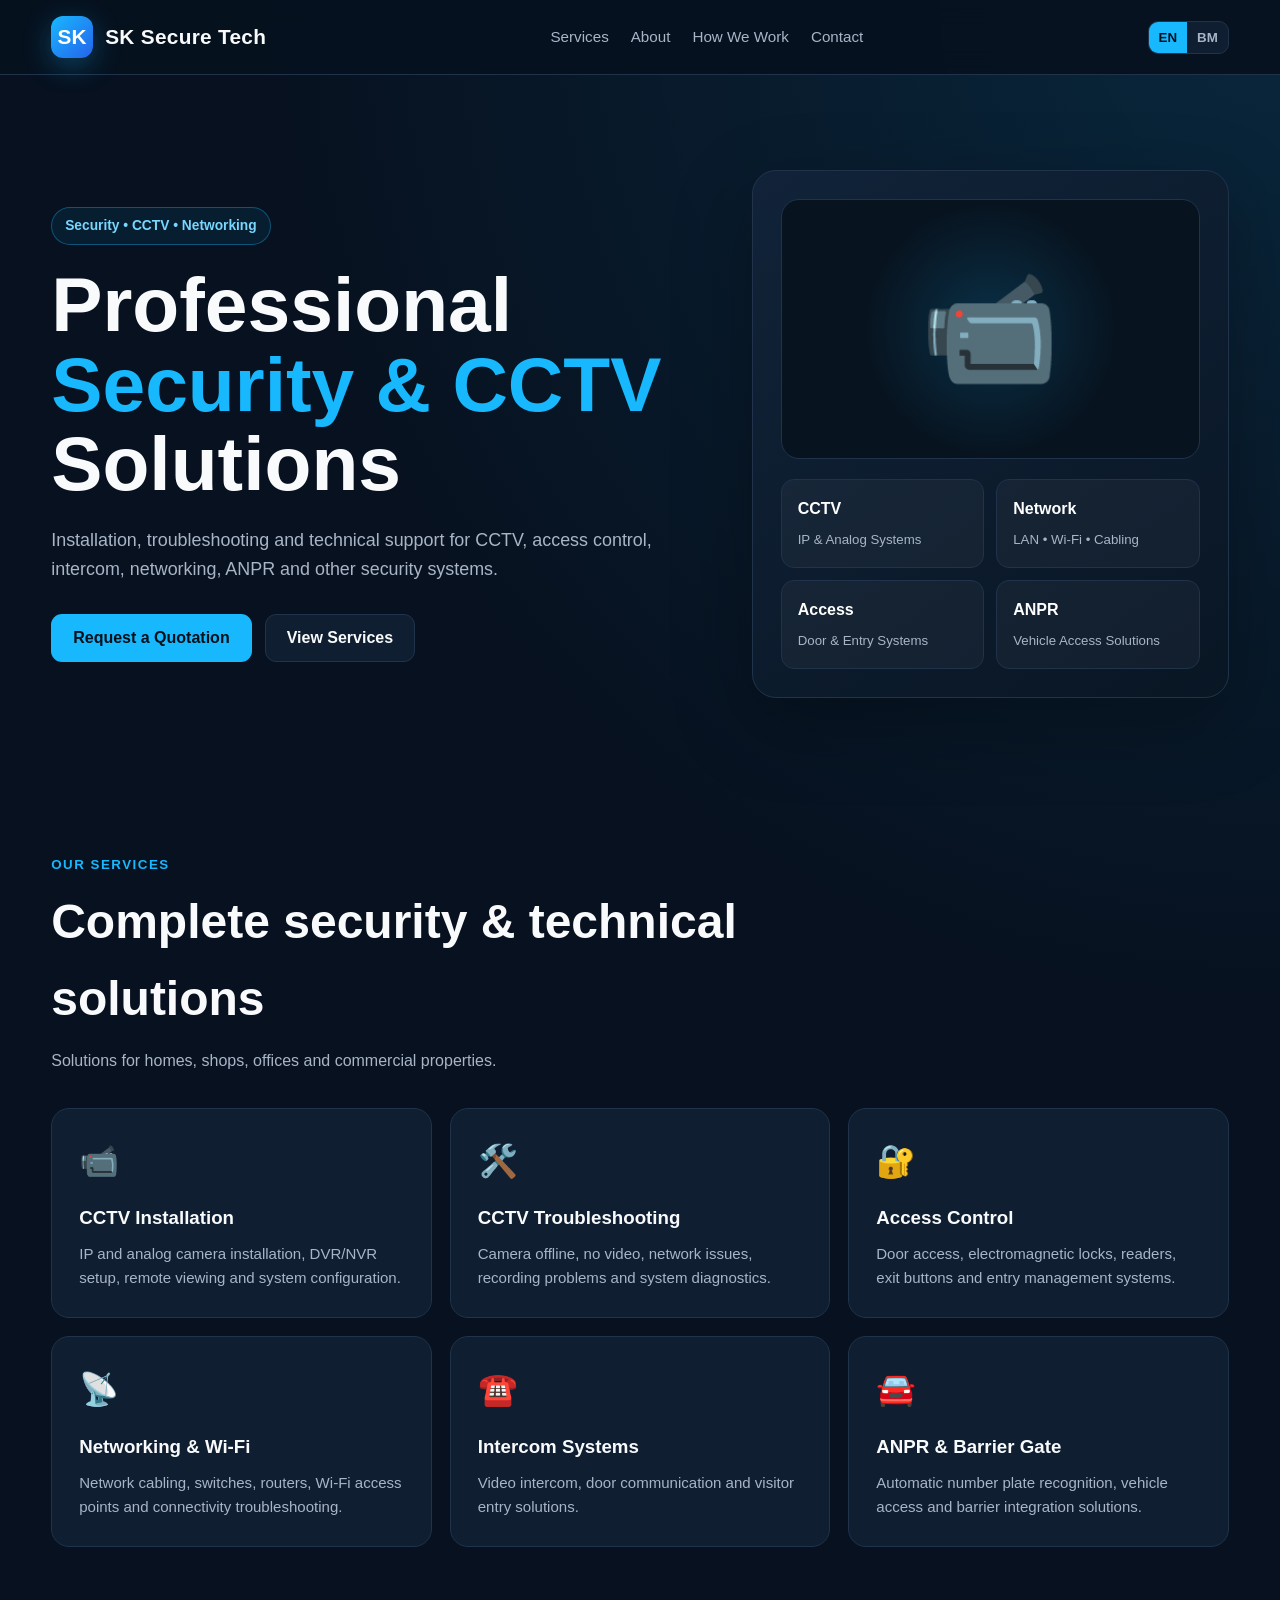
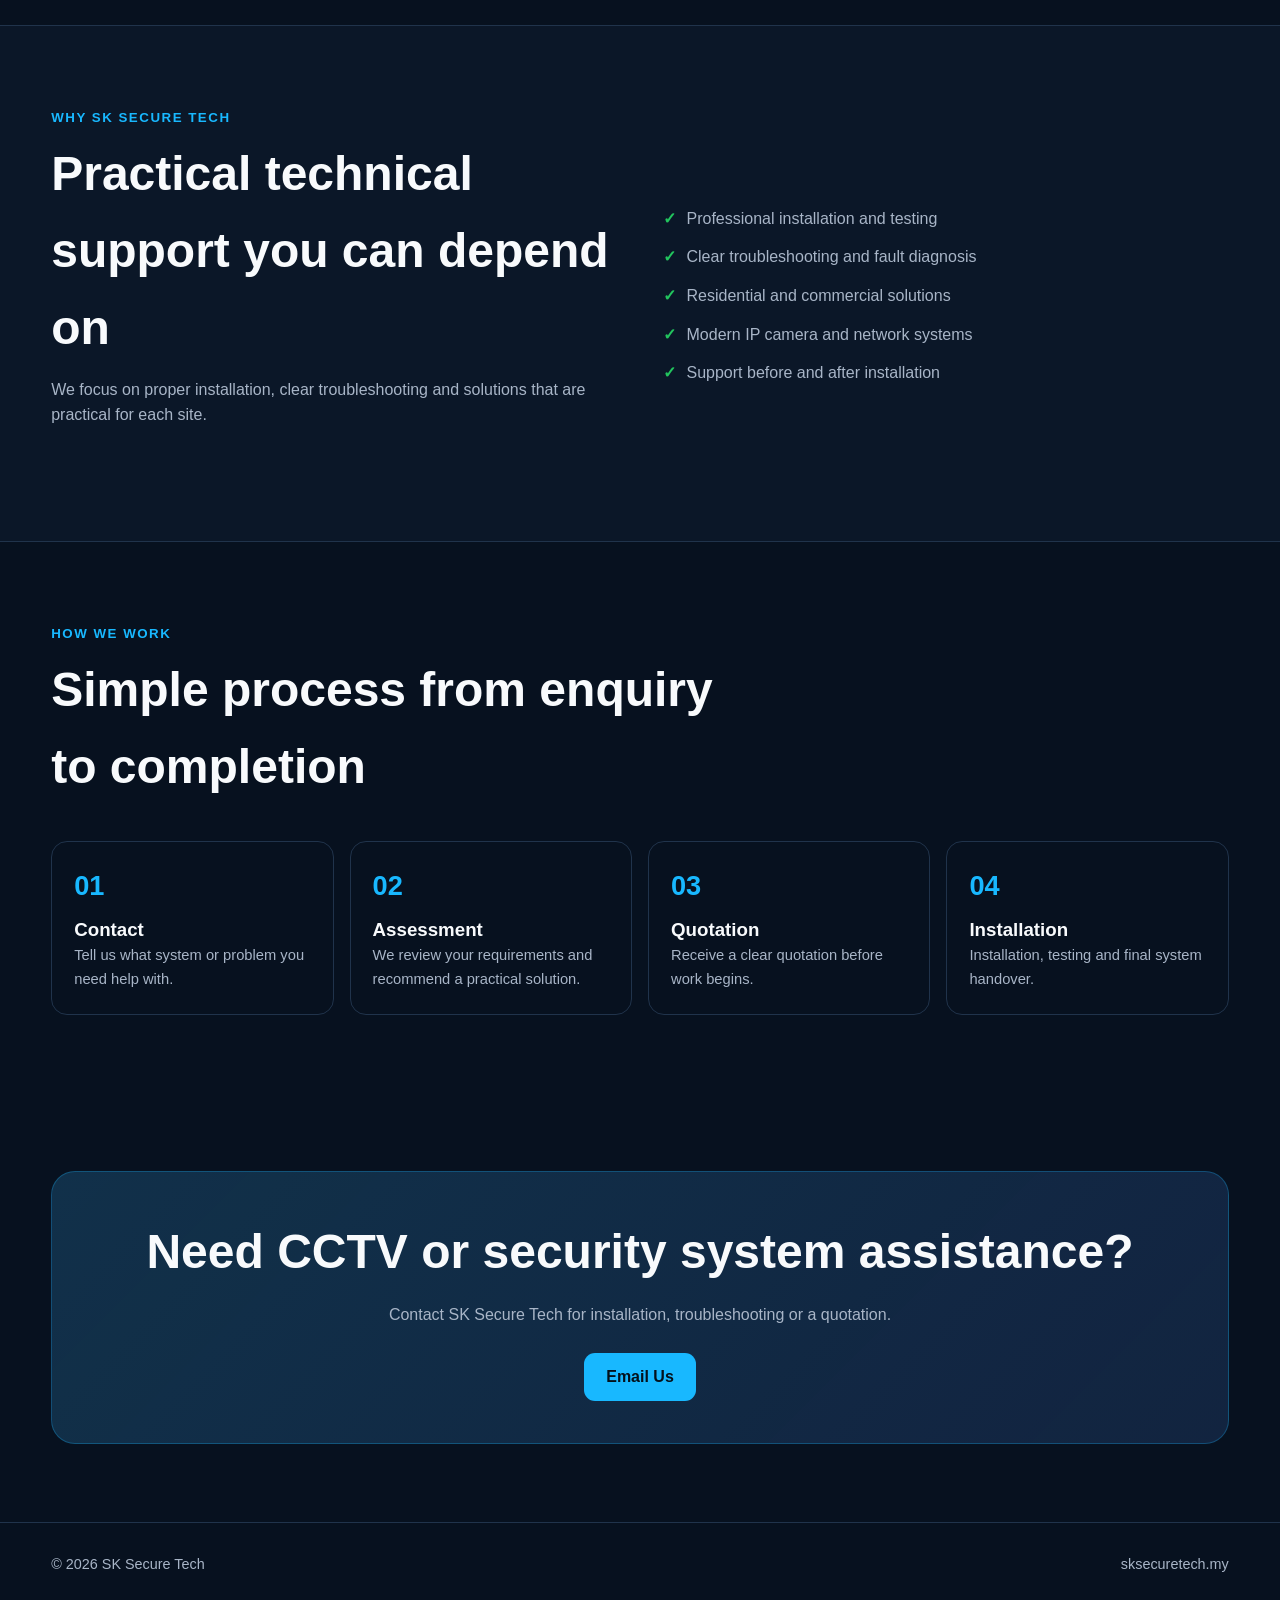
==== index.html @ 191e1c5c "Add initial index.html for SK Secure Tech website Initial commit of the index.html file containing t" ====
<!DOCTYPE html>
<html lang="en">
<head>
  <meta charset="UTF-8">
  <meta name="viewport" content="width=device-width, initial-scale=1.0">

  <title>SK Secure Tech | CCTV & Security Solutions Malaysia</title>

  <meta
    name="description"
    content="SK Secure Tech provides CCTV installation, CCTV troubleshooting, access control, networking, intercom, ANPR and security system services in Malaysia."
  >

  <style>
    :root {
      --bg: #07111f;
      --bg2: #0b1728;
      --card: #101e31;
      --line: #20334b;
      --primary: #18b8ff;
      --primary-dark: #008bcc;
      --green: #22c55e;
      --text: #f8fafc;
      --muted: #a8b5c7;
      --white: #ffffff;
      --max: 1180px;
    }

    * {
      box-sizing: border-box;
      margin: 0;
      padding: 0;
    }

    html {
      scroll-behavior: smooth;
    }

    body {
      font-family: Arial, Helvetica, sans-serif;
      background:
        radial-gradient(circle at top right, rgba(24,184,255,.13), transparent 30%),
        var(--bg);
      color: var(--text);
      line-height: 1.6;
    }

    a {
      color: inherit;
      text-decoration: none;
    }

    .container {
      width: min(92%, var(--max));
      margin: auto;
    }

    header {
      position: sticky;
      top: 0;
      z-index: 1000;
      background: rgba(7,17,31,.94);
      backdrop-filter: blur(12px);
      border-bottom: 1px solid var(--line);
    }

    nav {
      min-height: 74px;
      display: flex;
      align-items: center;
      justify-content: space-between;
      gap: 20px;
    }

    .brand {
      display: flex;
      align-items: center;
      gap: 12px;
      font-size: 1.3rem;
      font-weight: 800;
      letter-spacing: .3px;
    }

    .logo {
      width: 42px;
      height: 42px;
      display: grid;
      place-items: center;
      border-radius: 12px;
      background: linear-gradient(135deg, var(--primary), #2563eb);
      color: white;
      font-weight: 900;
      box-shadow: 0 8px 28px rgba(24,184,255,.3);
    }

    .nav-links {
      display: flex;
      align-items: center;
      gap: 22px;
      color: var(--muted);
      font-size: .95rem;
    }

    .nav-links a:hover {
      color: var(--white);
    }

    .language {
      display: flex;
      background: var(--card);
      border: 1px solid var(--line);
      border-radius: 10px;
      overflow: hidden;
    }

    .language button {
      border: 0;
      padding: 8px 10px;
      background: transparent;
      color: var(--muted);
      cursor: pointer;
      font-weight: 700;
    }

    .language button.active {
      background: var(--primary);
      color: #03111b;
    }

    .hero {
      padding: 95px 0 75px;
      min-height: 610px;
      display: flex;
      align-items: center;
    }

    .hero-grid {
      display: grid;
      grid-template-columns: 1.15fr .85fr;
      gap: 55px;
      align-items: center;
    }

    .eyebrow {
      display: inline-flex;
      align-items: center;
      gap: 8px;
      border: 1px solid rgba(24,184,255,.35);
      background: rgba(24,184,255,.08);
      color: #77d7ff;
      border-radius: 999px;
      padding: 7px 13px;
      margin-bottom: 20px;
      font-size: .86rem;
      font-weight: 700;
    }

    h1 {
      font-size: clamp(2.5rem, 6vw, 4.8rem);
      line-height: 1.04;
      max-width: 850px;
      margin-bottom: 22px;
    }

    .highlight {
      color: var(--primary);
    }

    .hero p {
      color: var(--muted);
      max-width: 700px;
      font-size: 1.12rem;
      margin-bottom: 30px;
    }

    .buttons {
      display: flex;
      flex-wrap: wrap;
      gap: 13px;
    }

    .btn {
      display: inline-flex;
      align-items: center;
      justify-content: center;
      min-height: 48px;
      padding: 0 21px;
      border-radius: 11px;
      font-weight: 800;
      transition: .2s ease;
      border: 1px solid transparent;
    }

    .btn-primary {
      background: var(--primary);
      color: #04111b;
    }

    .btn-primary:hover {
      background: #5fd0ff;
      transform: translateY(-2px);
    }

    .btn-secondary {
      border-color: var(--line);
      background: var(--card);
    }

    .btn-secondary:hover {
      border-color: var(--primary);
      transform: translateY(-2px);
    }

    .hero-panel {
      padding: 28px;
      border: 1px solid var(--line);
      background: linear-gradient(145deg, #112339, #091624);
      border-radius: 24px;
      box-shadow: 0 25px 80px rgba(0,0,0,.28);
    }

    .camera-art {
      height: 260px;
      display: grid;
      place-items: center;
      border-radius: 18px;
      background:
        radial-gradient(circle, rgba(24,184,255,.18), transparent 52%),
        #07131f;
      border: 1px solid var(--line);
      font-size: 7rem;
      margin-bottom: 20px;
    }

    .mini-grid {
      display: grid;
      grid-template-columns: repeat(2,1fr);
      gap: 12px;
    }

    .mini-card {
      padding: 16px;
      border-radius: 13px;
      background: rgba(255,255,255,.035);
      border: 1px solid var(--line);
    }

    .mini-card strong {
      display: block;
      color: var(--white);
      margin-bottom: 4px;
    }

    .mini-card span {
      font-size: .83rem;
      color: var(--muted);
    }

    section {
      padding: 78px 0;
    }

    .section-title {
      max-width: 700px;
      margin-bottom: 35px;
    }

    .section-title small {
      color: var(--primary);
      font-weight: 800;
      text-transform: uppercase;
      letter-spacing: 1.5px;
    }

    .section-title h2 {
      font-size: clamp(2rem, 4vw, 3rem);
      margin-top: 7px;
    }

    .section-title p {
      color: var(--muted);
      margin-top: 10px;
    }

    .services {
      display: grid;
      grid-template-columns: repeat(3,1fr);
      gap: 18px;
    }

    .service {
      border: 1px solid var(--line);
      background: var(--card);
      border-radius: 18px;
      padding: 27px;
      transition: .2s ease;
    }

    .service:hover {
      transform: translateY(-5px);
      border-color: rgba(24,184,255,.65);
    }

    .icon {
      font-size: 2rem;
      margin-bottom: 16px;
    }

    .service h3 {
      margin-bottom: 9px;
    }

    .service p {
      color: var(--muted);
      font-size: .94rem;
    }

    .about {
      background: var(--bg2);
      border-top: 1px solid var(--line);
      border-bottom: 1px solid var(--line);
    }

    .about-grid {
      display: grid;
      grid-template-columns: 1fr 1fr;
      gap: 45px;
      align-items: center;
    }

    .checklist {
      display: grid;
      gap: 13px;
      margin-top: 25px;
    }

    .check {
      display: flex;
      gap: 11px;
      align-items: flex-start;
      color: var(--muted);
    }

    .check span:first-child {
      color: var(--green);
      font-weight: 900;
    }

    .process {
      display: grid;
      grid-template-columns: repeat(4,1fr);
      gap: 16px;
    }

    .step {
      padding: 22px;
      border: 1px solid var(--line);
      border-radius: 16px;
    }

    .step-number {
      color: var(--primary);
      font-size: 1.7rem;
      font-weight: 900;
      margin-bottom: 7px;
    }

    .step p {
      color: var(--muted);
      font-size: .92rem;
    }

    .contact-box {
      padding: 42px;
      background:
        linear-gradient(135deg, rgba(24,184,255,.12), rgba(37,99,235,.08)),
        var(--card);
      border: 1px solid rgba(24,184,255,.28);
      border-radius: 24px;
      text-align: center;
    }

    .contact-box h2 {
      font-size: clamp(2rem, 4vw, 3rem);
      margin-bottom: 12px;
    }

    .contact-box p {
      color: var(--muted);
      max-width: 700px;
      margin: 0 auto 25px;
    }

    footer {
      padding: 30px 0;
      border-top: 1px solid var(--line);
      color: var(--muted);
      font-size: .9rem;
    }

    .footer-row {
      display: flex;
      justify-content: space-between;
      gap: 15px;
      flex-wrap: wrap;
    }

    @media (max-width: 900px) {
      .nav-links {
        display: none;
      }

      .hero-grid,
      .about-grid {
        grid-template-columns: 1fr;
      }

      .services {
        grid-template-columns: repeat(2,1fr);
      }

      .process {
        grid-template-columns: repeat(2,1fr);
      }

      .hero {
        padding-top: 65px;
      }
    }

    @media (max-width: 600px) {
      nav {
        min-height: 66px;
      }

      .brand {
        font-size: 1.05rem;
      }

      .logo {
        width: 37px;
        height: 37px;
      }

      .hero {
        padding: 55px 0;
      }

      .services,
      .process,
      .mini-grid {
        grid-template-columns: 1fr;
      }

      section {
        padding: 58px 0;
      }

      .camera-art {
        height: 190px;
        font-size: 5rem;
      }

      .contact-box {
        padding: 30px 20px;
      }

      .buttons .btn {
        width: 100%;
      }
    }
  </style>
</head>

<body>

<header>
  <div class="container">
    <nav>
      <a class="brand" href="#">
        <div class="logo">SK</div>
        <span>SK Secure Tech</span>
      </a>

      <div class="nav-links">
        <a href="#services" data-en="Services" data-ms="Perkhidmatan">Services</a>
        <a href="#about" data-en="About" data-ms="Tentang Kami">About</a>
        <a href="#process" data-en="How We Work" data-ms="Cara Kami Bekerja">How We Work</a>
        <a href="#contact" data-en="Contact" data-ms="Hubungi">Contact</a>
      </div>

      <div class="language">
        <button id="enBtn" class="active" onclick="setLanguage('en')">EN</button>
        <button id="msBtn" onclick="setLanguage('ms')">BM</button>
      </div>
    </nav>
  </div>
</header>

<main>

  <section class="hero">
    <div class="container hero-grid">

      <div>
        <div
          class="eyebrow"
          data-en="Security • CCTV • Networking"
          data-ms="Keselamatan • CCTV • Rangkaian"
        >
          Security • CCTV • Networking
        </div>

        <h1
          data-en="Professional <span class='highlight'>Security & CCTV</span> Solutions"
          data-ms="Penyelesaian <span class='highlight'>Keselamatan & CCTV</span> Profesional"
        >
          Professional <span class="highlight">Security & CCTV</span> Solutions
        </h1>

        <p
          data-en="Installation, troubleshooting and technical support for CCTV, access control, intercom, networking, ANPR and other security systems."
          data-ms="Pemasangan, penyelesaian masalah dan sokongan teknikal untuk CCTV, kawalan akses, interkom, rangkaian, ANPR dan sistem keselamatan lain."
        >
          Installation, troubleshooting and technical support for CCTV,
          access control, intercom, networking, ANPR and other security systems.
        </p>

        <div class="buttons">
          <a
            href="#contact"
            class="btn btn-primary"
            data-en="Request a Quotation"
            data-ms="Minta Sebut Harga"
          >
            Request a Quotation
          </a>

          <a
            href="#services"
            class="btn btn-secondary"
            data-en="View Services"
            data-ms="Lihat Perkhidmatan"
          >
            View Services
          </a>
        </div>
      </div>

      <div class="hero-panel">
        <div class="camera-art">📹</div>

        <div class="mini-grid">
          <div class="mini-card">
            <strong>CCTV</strong>
            <span data-en="IP & Analog Systems" data-ms="Sistem IP & Analog">
              IP & Analog Systems
            </span>
          </div>

          <div class="mini-card">
            <strong>Network</strong>
            <span data-en="LAN • Wi-Fi • Cabling" data-ms="LAN • Wi-Fi • Pendawaian">
              LAN • Wi-Fi • Cabling
            </span>
          </div>

          <div class="mini-card">
            <strong>Access</strong>
            <span data-en="Door & Entry Systems" data-ms="Sistem Pintu & Akses">
              Door & Entry Systems
            </span>
          </div>

          <div class="mini-card">
            <strong>ANPR</strong>
            <span data-en="Vehicle Access Solutions" data-ms="Penyelesaian Akses Kenderaan">
              Vehicle Access Solutions
            </span>
          </div>
        </div>
      </div>

    </div>
  </section>


  <section id="services">
    <div class="container">

      <div class="section-title">
        <small data-en="Our Services" data-ms="Perkhidmatan Kami">
          Our Services
        </small>

        <h2
          data-en="Complete security & technical solutions"
          data-ms="Penyelesaian keselamatan & teknikal lengkap"
        >
          Complete security & technical solutions
        </h2>

        <p
          data-en="Solutions for homes, shops, offices and commercial properties."
          data-ms="Penyelesaian untuk rumah, kedai, pejabat dan premis komersial."
        >
          Solutions for homes, shops, offices and commercial properties.
        </p>
      </div>


      <div class="services">

        <article class="service">
          <div class="icon">📹</div>
          <h3 data-en="CCTV Installation" data-ms="Pemasangan CCTV">
            CCTV Installation
          </h3>
          <p
            data-en="IP and analog camera installation, DVR/NVR setup, remote viewing and system configuration."
            data-ms="Pemasangan kamera IP dan analog, tetapan DVR/NVR, paparan jarak jauh dan konfigurasi sistem."
          >
            IP and analog camera installation, DVR/NVR setup,
            remote viewing and system configuration.
          </p>
        </article>


        <article class="service">
          <div class="icon">🛠️</div>
          <h3 data-en="CCTV Troubleshooting" data-ms="Baik Pulih CCTV">
            CCTV Troubleshooting
          </h3>
          <p
            data-en="Camera offline, no video, network issues, recording problems and system diagnostics."
            data-ms="Kamera offline, tiada video, masalah rangkaian, rakaman dan diagnostik sistem."
          >
            Camera offline, no video, network issues,
            recording problems and system diagnostics.
          </p>
        </article>


        <article class="service">
          <div class="icon">🔐</div>
          <h3 data-en="Access Control" data-ms="Kawalan Akses">
            Access Control
          </h3>
          <p
            data-en="Door access, electromagnetic locks, readers, exit buttons and entry management systems."
            data-ms="Kawalan pintu, kunci elektromagnet, pembaca, butang keluar dan sistem pengurusan akses."
          >
            Door access, electromagnetic locks, readers,
            exit buttons and entry management systems.
          </p>
        </article>


        <article class="service">
          <div class="icon">📡</div>
          <h3 data-en="Networking & Wi-Fi" data-ms="Rangkaian & Wi-Fi">
            Networking & Wi-Fi
          </h3>
          <p
            data-en="Network cabling, switches, routers, Wi-Fi access points and connectivity troubleshooting."
            data-ms="Pendawaian rangkaian, switch, router, access point Wi-Fi dan penyelesaian masalah sambungan."
          >
            Network cabling, switches, routers,
            Wi-Fi access points and connectivity troubleshooting.
          </p>
        </article>


        <article class="service">
          <div class="icon">☎️</div>
          <h3 data-en="Intercom Systems" data-ms="Sistem Interkom">
            Intercom Systems
          </h3>
          <p
            data-en="Video intercom, door communication and visitor entry solutions."
            data-ms="Interkom video, komunikasi pintu dan penyelesaian kemasukan pelawat."
          >
            Video intercom, door communication and visitor entry solutions.
          </p>
        </article>


        <article class="service">
          <div class="icon">🚘</div>
          <h3 data-en="ANPR & Barrier Gate" data-ms="ANPR & Palang Automatik">
            ANPR & Barrier Gate
          </h3>
          <p
            data-en="Automatic number plate recognition, vehicle access and barrier integration solutions."
            data-ms="Pengecaman nombor plat automatik, akses kenderaan dan integrasi palang."
          >
            Automatic number plate recognition,
            vehicle access and barrier integration solutions.
          </p>
        </article>

      </div>
    </div>
  </section>


  <section id="about" class="about">
    <div class="container about-grid">

      <div>
        <div class="section-title">
          <small data-en="Why SK Secure Tech" data-ms="Mengapa SK Secure Tech">
            Why SK Secure Tech
          </small>

          <h2
            data-en="Practical technical support you can depend on"
            data-ms="Sokongan teknikal praktikal yang boleh dipercayai"
          >
            Practical technical support you can depend on
          </h2>

          <p
            data-en="We focus on proper installation, clear troubleshooting and solutions that are practical for each site."
            data-ms="Kami memberi tumpuan kepada pemasangan yang betul, penyelesaian masalah yang jelas dan penyelesaian praktikal untuk setiap lokasi."
          >
            We focus on proper installation, clear troubleshooting
            and solutions that are practical for each site.
          </p>
        </div>
      </div>


      <div class="checklist">

        <div class="check">
          <span>✓</span>
          <div data-en="Professional installation and testing"
               data-ms="Pemasangan dan ujian profesional">
            Professional installation and testing
          </div>
        </div>

        <div class="check">
          <span>✓</span>
          <div data-en="Clear troubleshooting and fault diagnosis"
               data-ms="Penyelesaian masalah dan diagnosis kerosakan yang jelas">
            Clear troubleshooting and fault diagnosis
          </div>
        </div>

        <div class="check">
          <span>✓</span>
          <div data-en="Residential and commercial solutions"
               data-ms="Penyelesaian kediaman dan komersial">
            Residential and commercial solutions
          </div>
        </div>

        <div class="check">
          <span>✓</span>
          <div data-en="Modern IP camera and network systems"
               data-ms="Sistem kamera IP dan rangkaian moden">
            Modern IP camera and network systems
          </div>
        </div>

        <div class="check">
          <span>✓</span>
          <div data-en="Support before and after installation"
               data-ms="Sokongan sebelum dan selepas pemasangan">
            Support before and after installation
          </div>
        </div>

      </div>

    </div>
  </section>


  <section id="process">
    <div class="container">

      <div class="section-title">
        <small data-en="How We Work" data-ms="Cara Kami Bekerja">
          How We Work
        </small>

        <h2
          data-en="Simple process from enquiry to completion"
          data-ms="Proses mudah dari pertanyaan hingga siap"
        >
          Simple process from enquiry to completion
        </h2>
      </div>


      <div class="process">

        <div class="step">
          <div class="step-number">01</div>
          <h3 data-en="Contact" data-ms="Hubungi">Contact</h3>
          <p
            data-en="Tell us what system or problem you need help with."
            data-ms="Beritahu kami sistem atau masalah yang memerlukan bantuan."
          >
            Tell us what system or problem you need help with.
          </p>
        </div>

        <div class="step">
          <div class="step-number">02</div>
          <h3 data-en="Assessment" data-ms="Penilaian">Assessment</h3>
          <p
            data-en="We review your requirements and recommend a practical solution."
            data-ms="Kami menilai keperluan dan mencadangkan penyelesaian praktikal."
          >
            We review your requirements and recommend a practical solution.
          </p>
        </div>

        <div class="step">
          <div class="step-number">03</div>
          <h3 data-en="Quotation" data-ms="Sebut Harga">Quotation</h3>
          <p
            data-en="Receive a clear quotation before work begins."
            data-ms="Terima sebut harga yang jelas sebelum kerja bermula."
          >
            Receive a clear quotation before work begins.
          </p>
        </div>

        <div class="step">
          <div class="step-number">04</div>
          <h3 data-en="Installation" data-ms="Pemasangan">Installation</h3>
          <p
            data-en="Installation, testing and final system handover."
            data-ms="Pemasangan, ujian dan penyerahan sistem."
          >
            Installation, testing and final system handover.
          </p>
        </div>

      </div>

    </div>
  </section>


  <section id="contact">
    <div class="container">

      <div class="contact-box">
        <h2
          data-en="Need CCTV or security system assistance?"
          data-ms="Perlukan bantuan CCTV atau sistem keselamatan?"
        >
          Need CCTV or security system assistance?
        </h2>

        <p
          data-en="Contact SK Secure Tech for installation, troubleshooting or a quotation."
          data-ms="Hubungi SK Secure Tech untuk pemasangan, penyelesaian masalah atau sebut harga."
        >
          Contact SK Secure Tech for installation,
          troubleshooting or a quotation.
        </p>

        <div class="buttons" style="justify-content:center;">
          <a
            class="btn btn-primary"
            href="mailto:info@sksecuretech.my"
            data-en="Email Us"
            data-ms="E-mel Kami"
          >
            Email Us
          </a>
        </div>
      </div>

    </div>
  </section>

</main>


<footer>
  <div class="container footer-row">
    <div>© <span id="year"></span> SK Secure Tech</div>
    <div>sksecuretech.my</div>
  </div>
</footer>


<script>
  document.getElementById("year").textContent =
    new Date().getFullYear();

  function setLanguage(lang) {
    document.querySelectorAll("[data-en]").forEach(element => {
      element.innerHTML =
        lang === "ms"
          ? element.getAttribute("data-ms")
          : element.getAttribute("data-en");
    });

    document.getElementById("enBtn")
      .classList.toggle("active", lang === "en");

    document.getElementById("msBtn")
      .classList.toggle("active", lang === "ms");

    document.documentElement.lang =
      lang === "ms" ? "ms" : "en";
  }
</script>

</body>
</html>
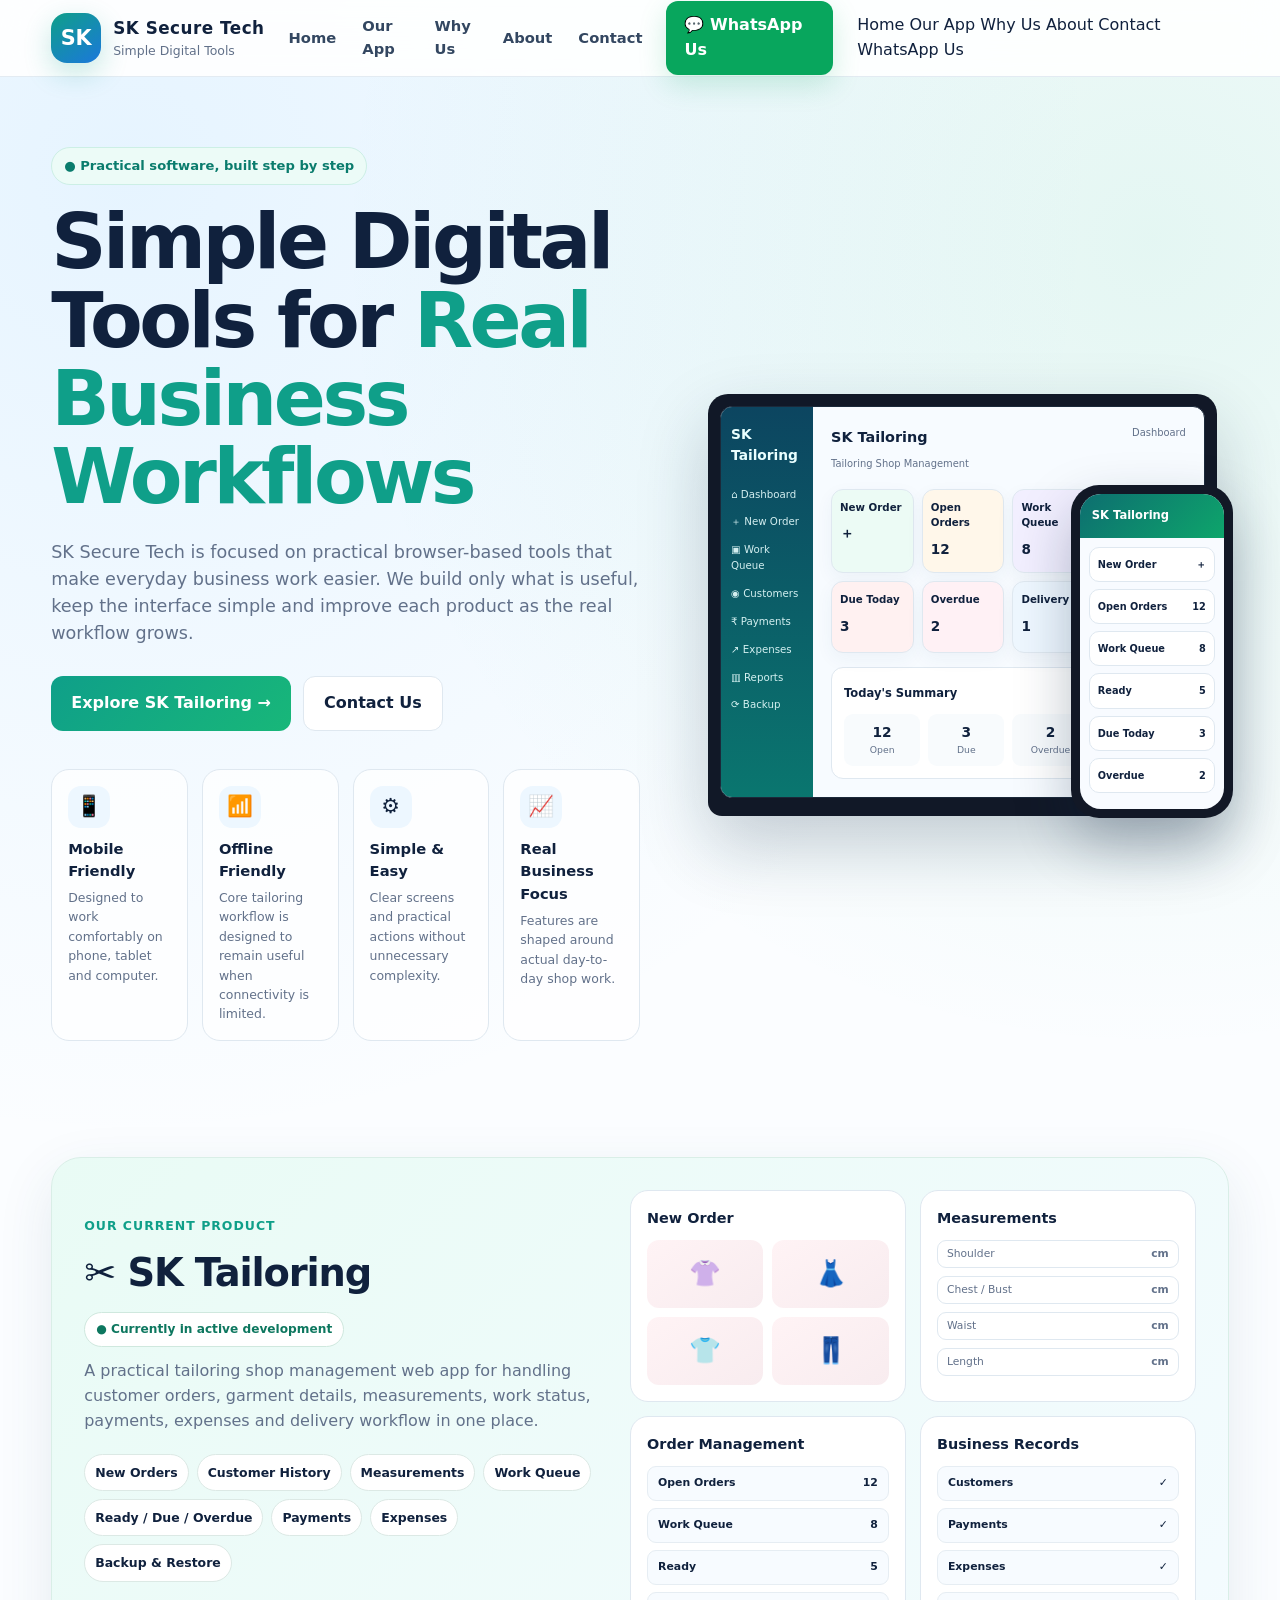
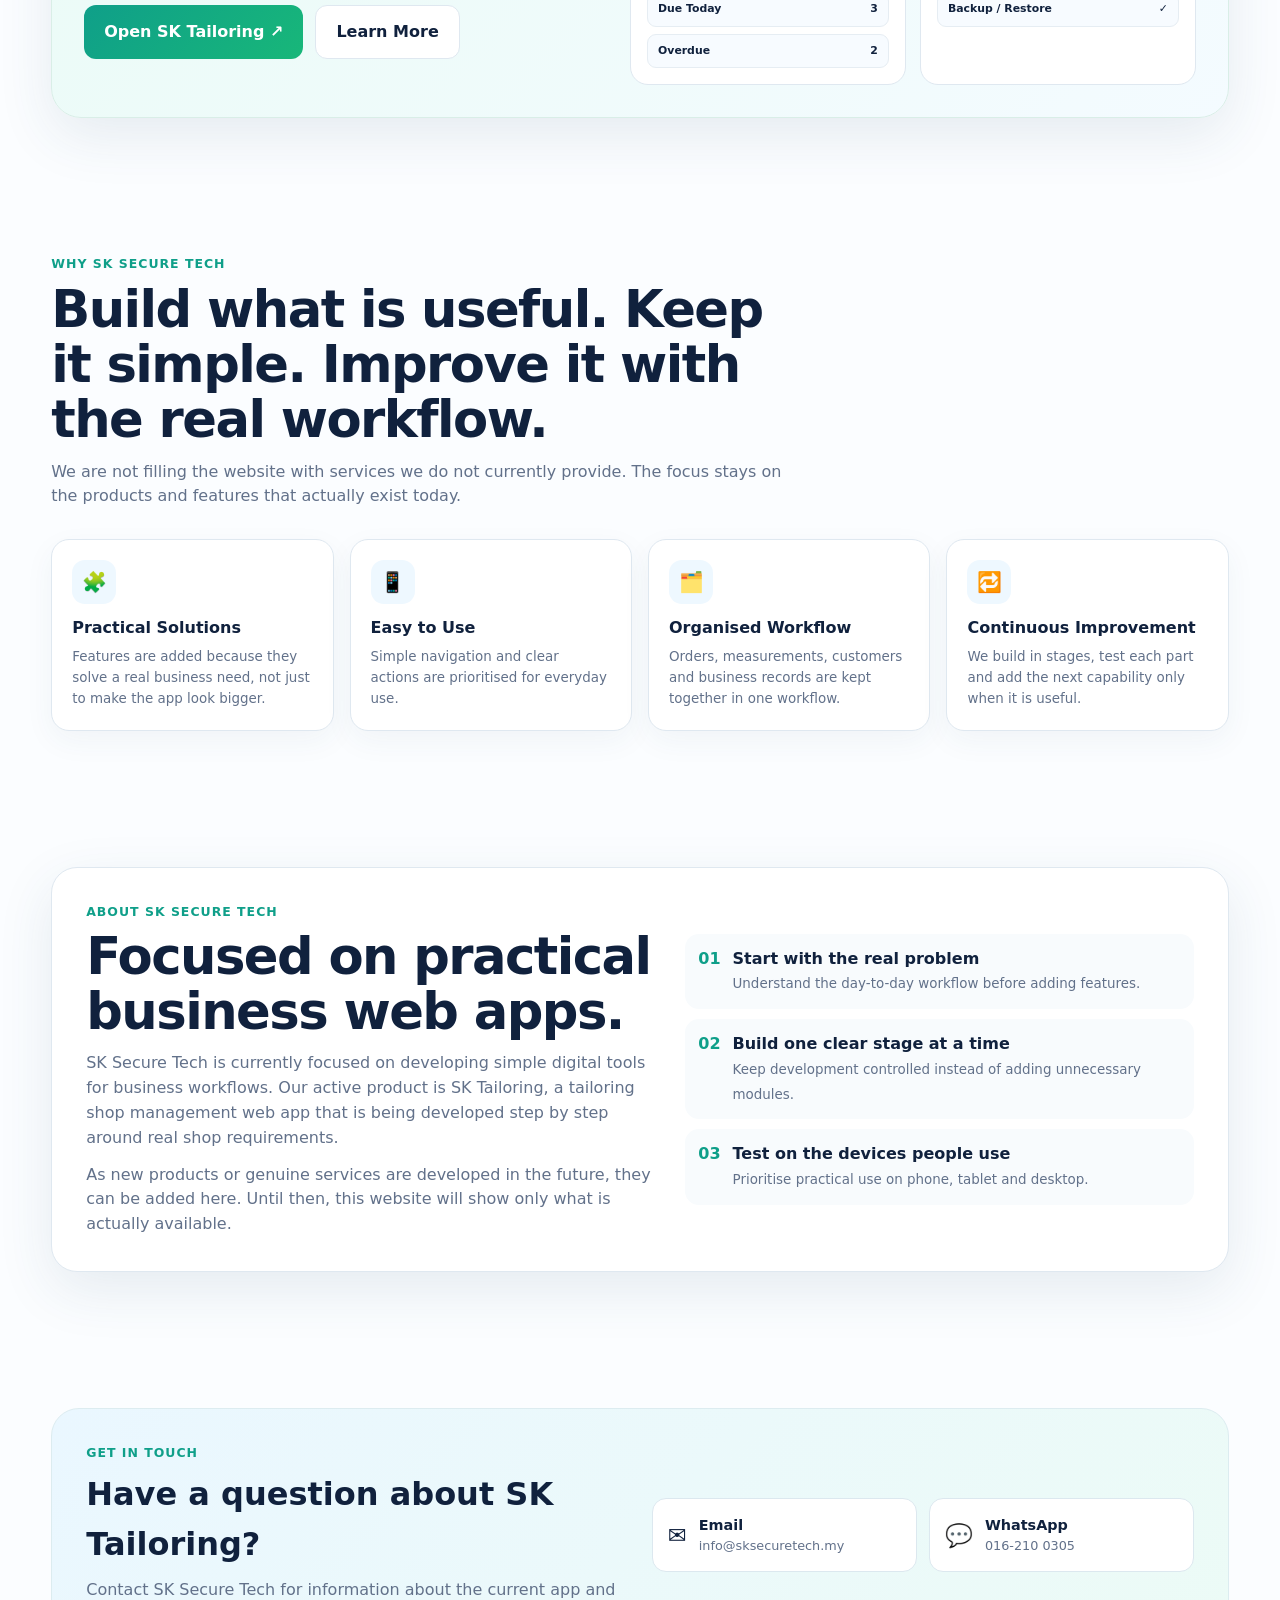
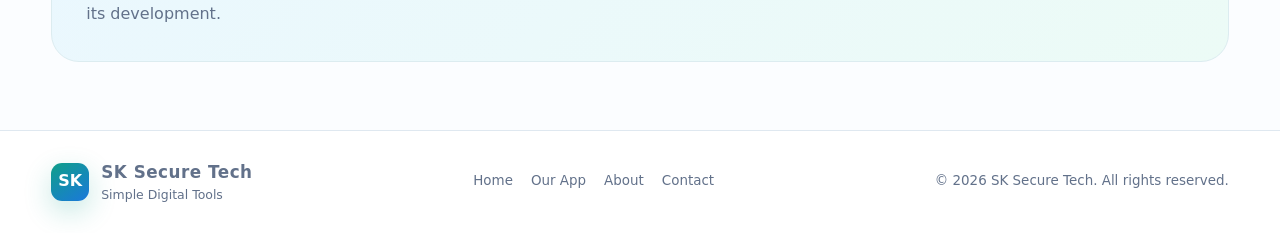
==== commit 2e308b62: "Redesign homepage around current app development focus" ====
--- a/index.html
+++ b/index.html
@@ -3,918 +3,532 @@
 <head>
   <meta charset="UTF-8">
   <meta name="viewport" content="width=device-width, initial-scale=1.0">
-
-  <title>SK Secure Tech | CCTV & Security Solutions Malaysia</title>
-
-  <meta
-    name="description"
-    content="SK Secure Tech provides CCTV installation, CCTV troubleshooting, access control, networking, intercom, ANPR and security system services in Malaysia."
-  >
-
+  <meta name="theme-color" content="#f7fbff">
+  <title>SK Secure Tech | Simple Digital Tools</title>
+  <meta name="description" content="SK Secure Tech builds practical browser-based tools for real business workflows. Explore SK Tailoring, our tailoring shop management web app.">
   <style>
-    :root {
-      --bg: #07111f;
-      --bg2: #0b1728;
-      --card: #101e31;
-      --line: #20334b;
-      --primary: #18b8ff;
-      --primary-dark: #008bcc;
-      --green: #22c55e;
-      --text: #f8fafc;
-      --muted: #a8b5c7;
-      --white: #ffffff;
-      --max: 1180px;
-    }
-
-    * {
-      box-sizing: border-box;
-      margin: 0;
-      padding: 0;
-    }
-
-    html {
-      scroll-behavior: smooth;
-    }
-
-    body {
-      font-family: Arial, Helvetica, sans-serif;
+    :root{
+      --ink:#10213d;
+      --muted:#62718a;
+      --line:#dfe8f0;
+      --soft:#f5fbff;
+      --mint:#eafbf4;
+      --blue:#edf7ff;
+      --teal:#0f9f89;
+      --teal-dark:#0a7c6d;
+      --green:#16a36f;
+      --navy:#0d2948;
+      --white:#fff;
+      --shadow:0 18px 55px rgba(35,74,105,.10);
+      --radius:24px;
+      --max:1180px;
+    }
+    *{box-sizing:border-box;margin:0;padding:0}
+    html{scroll-behavior:smooth}
+    body{
+      font-family:Inter,ui-sans-serif,system-ui,-apple-system,BlinkMacSystemFont,"Segoe UI",sans-serif;
+      color:var(--ink);
       background:
-        radial-gradient(circle at top right, rgba(24,184,255,.13), transparent 30%),
-        var(--bg);
-      color: var(--text);
-      line-height: 1.6;
-    }
-
-    a {
-      color: inherit;
-      text-decoration: none;
-    }
-
-    .container {
-      width: min(92%, var(--max));
-      margin: auto;
-    }
-
-    header {
-      position: sticky;
-      top: 0;
-      z-index: 1000;
-      background: rgba(7,17,31,.94);
-      backdrop-filter: blur(12px);
-      border-bottom: 1px solid var(--line);
-    }
-
-    nav {
-      min-height: 74px;
-      display: flex;
-      align-items: center;
-      justify-content: space-between;
-      gap: 20px;
-    }
-
-    .brand {
-      display: flex;
-      align-items: center;
-      gap: 12px;
-      font-size: 1.3rem;
-      font-weight: 800;
-      letter-spacing: .3px;
-    }
-
-    .logo {
-      width: 42px;
-      height: 42px;
-      display: grid;
-      place-items: center;
-      border-radius: 12px;
-      background: linear-gradient(135deg, var(--primary), #2563eb);
-      color: white;
-      font-weight: 900;
-      box-shadow: 0 8px 28px rgba(24,184,255,.3);
-    }
-
-    .nav-links {
-      display: flex;
-      align-items: center;
-      gap: 22px;
-      color: var(--muted);
-      font-size: .95rem;
-    }
-
-    .nav-links a:hover {
-      color: var(--white);
-    }
-
-    .language {
-      display: flex;
-      background: var(--card);
-      border: 1px solid var(--line);
-      border-radius: 10px;
-      overflow: hidden;
-    }
-
-    .language button {
-      border: 0;
-      padding: 8px 10px;
-      background: transparent;
-      color: var(--muted);
-      cursor: pointer;
-      font-weight: 700;
-    }
-
-    .language button.active {
-      background: var(--primary);
-      color: #03111b;
-    }
-
-    .hero {
-      padding: 95px 0 75px;
-      min-height: 610px;
-      display: flex;
-      align-items: center;
-    }
-
-    .hero-grid {
-      display: grid;
-      grid-template-columns: 1.15fr .85fr;
-      gap: 55px;
-      align-items: center;
-    }
-
-    .eyebrow {
-      display: inline-flex;
-      align-items: center;
-      gap: 8px;
-      border: 1px solid rgba(24,184,255,.35);
-      background: rgba(24,184,255,.08);
-      color: #77d7ff;
-      border-radius: 999px;
-      padding: 7px 13px;
-      margin-bottom: 20px;
-      font-size: .86rem;
-      font-weight: 700;
-    }
-
-    h1 {
-      font-size: clamp(2.5rem, 6vw, 4.8rem);
-      line-height: 1.04;
-      max-width: 850px;
-      margin-bottom: 22px;
-    }
-
-    .highlight {
-      color: var(--primary);
-    }
-
-    .hero p {
-      color: var(--muted);
-      max-width: 700px;
-      font-size: 1.12rem;
-      margin-bottom: 30px;
-    }
-
-    .buttons {
-      display: flex;
-      flex-wrap: wrap;
-      gap: 13px;
-    }
-
-    .btn {
-      display: inline-flex;
-      align-items: center;
-      justify-content: center;
-      min-height: 48px;
-      padding: 0 21px;
-      border-radius: 11px;
-      font-weight: 800;
-      transition: .2s ease;
-      border: 1px solid transparent;
-    }
-
-    .btn-primary {
-      background: var(--primary);
-      color: #04111b;
-    }
-
-    .btn-primary:hover {
-      background: #5fd0ff;
-      transform: translateY(-2px);
-    }
-
-    .btn-secondary {
-      border-color: var(--line);
-      background: var(--card);
-    }
-
-    .btn-secondary:hover {
-      border-color: var(--primary);
-      transform: translateY(-2px);
-    }
-
-    .hero-panel {
-      padding: 28px;
-      border: 1px solid var(--line);
-      background: linear-gradient(145deg, #112339, #091624);
-      border-radius: 24px;
-      box-shadow: 0 25px 80px rgba(0,0,0,.28);
-    }
-
-    .camera-art {
-      height: 260px;
-      display: grid;
-      place-items: center;
-      border-radius: 18px;
-      background:
-        radial-gradient(circle, rgba(24,184,255,.18), transparent 52%),
-        #07131f;
-      border: 1px solid var(--line);
-      font-size: 7rem;
-      margin-bottom: 20px;
-    }
-
-    .mini-grid {
-      display: grid;
-      grid-template-columns: repeat(2,1fr);
-      gap: 12px;
-    }
-
-    .mini-card {
-      padding: 16px;
-      border-radius: 13px;
-      background: rgba(255,255,255,.035);
-      border: 1px solid var(--line);
-    }
-
-    .mini-card strong {
-      display: block;
-      color: var(--white);
-      margin-bottom: 4px;
-    }
-
-    .mini-card span {
-      font-size: .83rem;
-      color: var(--muted);
-    }
-
-    section {
-      padding: 78px 0;
-    }
-
-    .section-title {
-      max-width: 700px;
-      margin-bottom: 35px;
-    }
-
-    .section-title small {
-      color: var(--primary);
-      font-weight: 800;
-      text-transform: uppercase;
-      letter-spacing: 1.5px;
-    }
-
-    .section-title h2 {
-      font-size: clamp(2rem, 4vw, 3rem);
-      margin-top: 7px;
-    }
-
-    .section-title p {
-      color: var(--muted);
-      margin-top: 10px;
-    }
-
-    .services {
-      display: grid;
-      grid-template-columns: repeat(3,1fr);
-      gap: 18px;
-    }
-
-    .service {
-      border: 1px solid var(--line);
-      background: var(--card);
-      border-radius: 18px;
-      padding: 27px;
-      transition: .2s ease;
-    }
-
-    .service:hover {
-      transform: translateY(-5px);
-      border-color: rgba(24,184,255,.65);
-    }
-
-    .icon {
-      font-size: 2rem;
-      margin-bottom: 16px;
-    }
-
-    .service h3 {
-      margin-bottom: 9px;
-    }
-
-    .service p {
-      color: var(--muted);
-      font-size: .94rem;
-    }
-
-    .about {
-      background: var(--bg2);
-      border-top: 1px solid var(--line);
-      border-bottom: 1px solid var(--line);
-    }
-
-    .about-grid {
-      display: grid;
-      grid-template-columns: 1fr 1fr;
-      gap: 45px;
-      align-items: center;
-    }
-
-    .checklist {
-      display: grid;
-      gap: 13px;
-      margin-top: 25px;
-    }
-
-    .check {
-      display: flex;
-      gap: 11px;
-      align-items: flex-start;
-      color: var(--muted);
-    }
-
-    .check span:first-child {
-      color: var(--green);
-      font-weight: 900;
-    }
-
-    .process {
-      display: grid;
-      grid-template-columns: repeat(4,1fr);
-      gap: 16px;
-    }
-
-    .step {
-      padding: 22px;
-      border: 1px solid var(--line);
-      border-radius: 16px;
-    }
-
-    .step-number {
-      color: var(--primary);
-      font-size: 1.7rem;
-      font-weight: 900;
-      margin-bottom: 7px;
-    }
-
-    .step p {
-      color: var(--muted);
-      font-size: .92rem;
-    }
-
-    .contact-box {
-      padding: 42px;
-      background:
-        linear-gradient(135deg, rgba(24,184,255,.12), rgba(37,99,235,.08)),
-        var(--card);
-      border: 1px solid rgba(24,184,255,.28);
-      border-radius: 24px;
-      text-align: center;
-    }
-
-    .contact-box h2 {
-      font-size: clamp(2rem, 4vw, 3rem);
-      margin-bottom: 12px;
-    }
-
-    .contact-box p {
-      color: var(--muted);
-      max-width: 700px;
-      margin: 0 auto 25px;
-    }
-
-    footer {
-      padding: 30px 0;
-      border-top: 1px solid var(--line);
-      color: var(--muted);
-      font-size: .9rem;
-    }
-
-    .footer-row {
-      display: flex;
-      justify-content: space-between;
-      gap: 15px;
-      flex-wrap: wrap;
-    }
-
-    @media (max-width: 900px) {
-      .nav-links {
-        display: none;
-      }
-
-      .hero-grid,
-      .about-grid {
-        grid-template-columns: 1fr;
-      }
-
-      .services {
-        grid-template-columns: repeat(2,1fr);
-      }
-
-      .process {
-        grid-template-columns: repeat(2,1fr);
-      }
-
-      .hero {
-        padding-top: 65px;
-      }
-    }
-
-    @media (max-width: 600px) {
-      nav {
-        min-height: 66px;
-      }
-
-      .brand {
-        font-size: 1.05rem;
-      }
-
-      .logo {
-        width: 37px;
-        height: 37px;
-      }
-
-      .hero {
-        padding: 55px 0;
-      }
-
-      .services,
-      .process,
-      .mini-grid {
-        grid-template-columns: 1fr;
-      }
-
-      section {
-        padding: 58px 0;
-      }
-
-      .camera-art {
-        height: 190px;
-        font-size: 5rem;
-      }
-
-      .contact-box {
-        padding: 30px 20px;
-      }
-
-      .buttons .btn {
-        width: 100%;
-      }
+        radial-gradient(circle at 10% 5%,rgba(88,184,255,.13),transparent 28%),
+        radial-gradient(circle at 90% 7%,rgba(27,188,135,.10),transparent 24%),
+        #fbfdff;
+      line-height:1.55;
+    }
+    a{text-decoration:none;color:inherit}
+    button{font:inherit}
+    .container{width:min(92%,var(--max));margin:auto}
+    .topbar{
+      position:sticky;top:0;z-index:30;
+      background:rgba(255,255,255,.9);
+      backdrop-filter:blur(16px);
+      border-bottom:1px solid rgba(223,232,240,.85);
+    }
+    nav{
+      min-height:76px;display:flex;align-items:center;justify-content:space-between;gap:24px;
+    }
+    .brand{display:flex;align-items:center;gap:12px;min-width:max-content}
+    .brand-mark{
+      width:50px;height:50px;border-radius:16px;
+      background:linear-gradient(145deg,#0f9f89,#1b78db);
+      display:grid;place-items:center;color:#fff;font-weight:900;font-size:1.3rem;
+      box-shadow:0 10px 28px rgba(15,159,137,.24);
+    }
+    .brand-copy strong{display:block;font-size:1.05rem;letter-spacing:.03em}
+    .brand-copy span{display:block;font-size:.78rem;color:var(--muted)}
+    .nav-links{display:flex;align-items:center;gap:26px;font-size:.92rem;color:#334761;font-weight:650}
+    .nav-links a:hover{color:var(--teal)}
+    .wa-btn,.primary-btn,.secondary-btn{
+      display:inline-flex;align-items:center;justify-content:center;gap:9px;
+      border-radius:12px;font-weight:800;transition:.2s ease;
+    }
+    .wa-btn{padding:12px 18px;background:#08a65d;color:#fff;box-shadow:0 10px 28px rgba(8,166,93,.18)}
+    .wa-btn:hover,.primary-btn:hover{transform:translateY(-2px)}
+    .menu-btn{display:none;border:0;background:transparent;font-size:1.5rem;color:var(--navy);cursor:pointer}
+    .hero{padding:70px 0 48px}
+    .hero-grid{display:grid;grid-template-columns:1.05fr .95fr;gap:56px;align-items:center}
+    .badge{
+      display:inline-flex;align-items:center;gap:8px;padding:8px 12px;border-radius:999px;
+      background:#ecfbf7;color:var(--teal-dark);font-weight:800;font-size:.82rem;margin-bottom:18px;
+      border:1px solid #ccefe5;
+    }
+    h1{font-size:clamp(2.7rem,6vw,5.25rem);line-height:1.02;letter-spacing:-.045em;margin-bottom:22px}
+    .accent{color:var(--teal)}
+    .hero-copy p{font-size:1.1rem;color:var(--muted);max-width:650px;margin-bottom:28px}
+    .hero-actions{display:flex;flex-wrap:wrap;gap:12px}
+    .primary-btn{padding:14px 20px;background:linear-gradient(135deg,#0f9f89,#18b779);color:#fff}
+    .secondary-btn{padding:14px 20px;background:#fff;color:var(--ink);border:1px solid var(--line)}
+    .secondary-btn:hover{border-color:#9fdacb;transform:translateY(-2px)}
+    .trust-row{display:grid;grid-template-columns:repeat(4,1fr);gap:14px;margin-top:38px}
+    .trust-card{
+      border:1px solid var(--line);background:rgba(255,255,255,.78);border-radius:18px;padding:16px;
+      min-height:125px;
+    }
+    .trust-icon{
+      width:42px;height:42px;border-radius:13px;display:grid;place-items:center;
+      background:var(--blue);font-size:1.3rem;margin-bottom:10px;
+    }
+    .trust-card strong{display:block;font-size:.92rem;margin-bottom:5px}
+    .trust-card span{display:block;color:var(--muted);font-size:.78rem}
+    .device-stage{
+      min-height:500px;position:relative;padding:22px 12px 0;
+      display:flex;align-items:center;justify-content:center;
+    }
+    .glow{
+      position:absolute;width:390px;height:390px;border-radius:50%;
+      background:radial-gradient(circle,rgba(29,187,151,.18),rgba(63,159,255,.09),transparent 70%);
+      filter:blur(8px);
+    }
+    .laptop{
+      width:min(100%,520px);background:#111827;border-radius:20px 20px 14px 14px;padding:12px 12px 18px;
+      box-shadow:0 30px 70px rgba(14,42,68,.22);position:relative;z-index:2;
+    }
+    .screen{
+      min-height:330px;border-radius:12px;background:#f7fbff;overflow:hidden;border:1px solid #1b293a;
+      display:grid;grid-template-columns:92px 1fr;
+    }
+    .side{
+      background:linear-gradient(180deg,#0c4560,#0a766f);color:#e9ffff;padding:17px 10px;
+    }
+    .side-logo{font-weight:900;margin-bottom:20px;font-size:.86rem}
+    .side-item{font-size:.64rem;margin:12px 0;opacity:.9}
+    .app-main{padding:18px}
+    .app-title{display:flex;justify-content:space-between;gap:8px;margin-bottom:14px}
+    .app-title strong{font-size:.9rem}.app-title span{font-size:.62rem;color:var(--muted)}
+    .status-grid{display:grid;grid-template-columns:repeat(4,1fr);gap:8px}
+    .status-card{
+      background:#fff;border:1px solid var(--line);border-radius:12px;padding:10px 8px;min-height:72px;
+      box-shadow:0 6px 18px rgba(43,77,111,.05)
+    }
+    .status-card b{display:block;font-size:.64rem;margin-bottom:6px}
+    .status-card em{font-style:normal;font-size:.85rem;font-weight:900}
+    .status-card:nth-child(1){background:#ecfbf5}.status-card:nth-child(2){background:#fff7ea}
+    .status-card:nth-child(3){background:#f2efff}.status-card:nth-child(4){background:#effaf3}
+    .status-card:nth-child(5){background:#fff1f1}.status-card:nth-child(6){background:#fff1f5}
+    .status-card:nth-child(7){background:#eef7ff}.status-card:nth-child(8){background:#effbf9}
+    .app-strip{margin-top:14px;border-radius:12px;background:#fff;border:1px solid var(--line);padding:12px}
+    .app-strip strong{font-size:.72rem}.mini-row{display:grid;grid-template-columns:repeat(4,1fr);gap:8px;margin-top:9px}
+    .mini-stat{padding:8px;border-radius:9px;background:#f8fbfd;text-align:center;font-size:.58rem;color:var(--muted)}
+    .mini-stat b{display:block;color:var(--ink);font-size:.86rem}
+    .phone{
+      position:absolute;right:-4px;bottom:26px;width:162px;background:#121826;border-radius:28px;padding:9px;
+      box-shadow:0 25px 55px rgba(15,36,61,.28);z-index:4;
+    }
+    .phone-screen{background:#f8fbff;border-radius:21px;overflow:hidden;min-height:310px}
+    .phone-head{background:linear-gradient(135deg,#0d6e70,#0ea56b);color:#fff;padding:13px 12px;font-weight:900;font-size:.72rem}
+    .phone-body{padding:9px}
+    .phone-item{
+      background:#fff;border:1px solid var(--line);border-radius:10px;padding:9px 8px;margin-bottom:7px;
+      font-size:.61rem;font-weight:800;display:flex;justify-content:space-between
+    }
+    section{padding:68px 0}
+    .section-head{max-width:760px;margin-bottom:30px}
+    .eyebrow{font-size:.78rem;color:var(--teal);font-weight:900;letter-spacing:.08em;text-transform:uppercase}
+    .section-head h2{font-size:clamp(2rem,4vw,3.35rem);line-height:1.08;letter-spacing:-.03em;margin:8px 0 12px}
+    .section-head p{color:var(--muted)}
+    .product-wrap{
+      padding:32px;border-radius:30px;
+      background:linear-gradient(135deg,#e9fbf5,#f4fbff);
+      border:1px solid #d9eee7;box-shadow:var(--shadow)
+    }
+    .product-grid{display:grid;grid-template-columns:.95fr 1.05fr;gap:34px;align-items:center}
+    .product-copy h3{font-size:2.4rem;letter-spacing:-.03em;margin:8px 0 10px}
+    .product-copy p{color:var(--muted);margin-bottom:20px}
+    .product-note{
+      display:inline-flex;gap:8px;align-items:center;color:#0d775f;background:#fff;border:1px solid #cfe8de;
+      border-radius:999px;padding:7px 11px;font-size:.76rem;font-weight:800;margin-bottom:12px;
+    }
+    .feature-chips{display:flex;flex-wrap:wrap;gap:8px;margin:18px 0 23px}
+    .feature-chips span{background:#fff;border:1px solid #dce9e5;border-radius:999px;padding:8px 10px;font-size:.78rem;font-weight:700}
+    .preview-panel{display:grid;grid-template-columns:1fr 1fr;gap:14px}
+    .preview-card{background:#fff;border:1px solid var(--line);border-radius:18px;padding:16px;min-height:190px}
+    .preview-card h4{font-size:.9rem;margin-bottom:11px}
+    .garments{display:grid;grid-template-columns:repeat(2,1fr);gap:9px}
+    .garment{
+      min-height:68px;border-radius:12px;background:linear-gradient(145deg,#fff3f5,#f8ecef);display:grid;place-items:center;
+      font-size:1.6rem
+    }
+    .measure-lines{display:grid;gap:8px}
+    .measure-line{height:28px;border:1px solid var(--line);border-radius:9px;display:flex;align-items:center;justify-content:space-between;padding:0 9px;font-size:.67rem;color:var(--muted)}
+    .status-list{display:grid;gap:7px}
+    .status-line{border-radius:9px;padding:8px 10px;font-size:.68rem;font-weight:800;display:flex;justify-content:space-between;background:#f7fbff;border:1px solid #e6edf3}
+    .why-grid{display:grid;grid-template-columns:repeat(4,1fr);gap:16px}
+    .why-card{background:#fff;border:1px solid var(--line);border-radius:18px;padding:20px;box-shadow:0 10px 30px rgba(35,74,105,.05)}
+    .why-card .icon{width:44px;height:44px;border-radius:13px;display:grid;place-items:center;background:#eef8ff;font-size:1.25rem;margin-bottom:12px}
+    .why-card h3{font-size:1rem;margin-bottom:6px}.why-card p{font-size:.84rem;color:var(--muted)}
+    .about-box{
+      display:grid;grid-template-columns:1fr .9fr;gap:34px;align-items:center;
+      background:#fff;border:1px solid var(--line);border-radius:26px;padding:34px;box-shadow:var(--shadow)
+    }
+    .about-box p{color:var(--muted);margin-top:12px}
+    .principles{display:grid;gap:10px}
+    .principle{display:flex;gap:12px;align-items:flex-start;padding:13px;border-radius:14px;background:#f8fbfd}
+    .principle b{color:var(--teal)}
+    .contact{
+      background:linear-gradient(135deg,#eaf7ff,#ecfbf6);border:1px solid #dcecf0;border-radius:28px;padding:34px;
+      display:grid;grid-template-columns:1fr 1fr;gap:24px;align-items:center
+    }
+    .contact p{color:var(--muted);margin-top:8px}
+    .contact-actions{display:grid;grid-template-columns:1fr 1fr;gap:12px}
+    .contact-card{
+      display:flex;align-items:center;gap:12px;background:#fff;border:1px solid #dce8ef;border-radius:14px;padding:15px
+    }
+    .contact-card span{font-size:.8rem;color:var(--muted);display:block}
+    .contact-card strong{display:block;font-size:.9rem}
+    footer{padding:28px 0;border-top:1px solid var(--line);background:#fff}
+    .footer-row{display:flex;justify-content:space-between;gap:18px;align-items:center;flex-wrap:wrap;color:var(--muted);font-size:.84rem}
+    .footer-links{display:flex;gap:18px;flex-wrap:wrap}
+    @media(max-width:980px){
+      .hero-grid,.product-grid,.about-box,.contact{grid-template-columns:1fr}
+      .device-stage{min-height:460px}
+      .why-grid{grid-template-columns:repeat(2,1fr)}
+      .trust-row{grid-template-columns:repeat(2,1fr)}
+      .nav-links{display:none}
+      .menu-btn{display:block}
+      .wa-btn.nav-wa{display:none}
+      .mobile-menu{display:none;position:absolute;left:4%;right:4%;top:72px;background:#fff;border:1px solid var(--line);border-radius:16px;padding:12px;box-shadow:var(--shadow)}
+      .mobile-menu.open{display:grid}
+      .mobile-menu a{padding:11px;border-radius:10px;font-weight:700}
+    }
+    @media(max-width:640px){
+      nav{min-height:68px}
+      .brand-mark{width:42px;height:42px;border-radius:13px}
+      .brand-copy span{display:none}
+      .hero{padding-top:42px}
+      .hero-grid{gap:28px}
+      .trust-row,.why-grid,.contact-actions{grid-template-columns:1fr}
+      .trust-card{min-height:auto}
+      .device-stage{min-height:390px;padding-left:0;padding-right:0}
+      .laptop{width:100%;padding:8px 8px 14px}
+      .screen{grid-template-columns:68px 1fr;min-height:280px}
+      .side{padding:13px 6px}.side-item{font-size:.52rem}.side-logo{font-size:.65rem}
+      .app-main{padding:12px}
+      .status-grid{grid-template-columns:repeat(2,1fr)}
+      .phone{width:128px;right:-4px;bottom:4px}.phone-screen{min-height:250px}
+      .product-wrap{padding:20px}
+      .preview-panel{grid-template-columns:1fr}
+      .product-copy h3{font-size:2rem}
+      section{padding:50px 0}
+      .about-box,.contact{padding:22px}
+      .footer-row{align-items:flex-start;flex-direction:column}
     }
   </style>
 </head>
-
 <body>
-
-<header>
+<header class="topbar">
   <div class="container">
     <nav>
-      <a class="brand" href="#">
-        <div class="logo">SK</div>
-        <span>SK Secure Tech</span>
+      <a class="brand" href="#home" aria-label="SK Secure Tech home">
+        <div class="brand-mark">SK</div>
+        <div class="brand-copy">
+          <strong>SK Secure Tech</strong>
+          <span>Simple Digital Tools</span>
+        </div>
       </a>
-
       <div class="nav-links">
-        <a href="#services" data-en="Services" data-ms="Perkhidmatan">Services</a>
-        <a href="#about" data-en="About" data-ms="Tentang Kami">About</a>
-        <a href="#process" data-en="How We Work" data-ms="Cara Kami Bekerja">How We Work</a>
-        <a href="#contact" data-en="Contact" data-ms="Hubungi">Contact</a>
-      </div>
-
-      <div class="language">
-        <button id="enBtn" class="active" onclick="setLanguage('en')">EN</button>
-        <button id="msBtn" onclick="setLanguage('ms')">BM</button>
+        <a href="#home">Home</a>
+        <a href="#our-app">Our App</a>
+        <a href="#why">Why Us</a>
+        <a href="#about">About</a>
+        <a href="#contact">Contact</a>
+      </div>
+      <a class="wa-btn nav-wa" href="https://wa.me/60162100305?text=Hello%20SK%20Secure%20Tech" target="_blank" rel="noopener">💬 WhatsApp Us</a>
+      <button class="menu-btn" id="menuBtn" aria-label="Open menu">☰</button>
+      <div class="mobile-menu" id="mobileMenu">
+        <a href="#home">Home</a>
+        <a href="#our-app">Our App</a>
+        <a href="#why">Why Us</a>
+        <a href="#about">About</a>
+        <a href="#contact">Contact</a>
+        <a href="https://wa.me/60162100305?text=Hello%20SK%20Secure%20Tech" target="_blank" rel="noopener">WhatsApp Us</a>
       </div>
     </nav>
   </div>
 </header>
 
 <main>
-
-  <section class="hero">
-    <div class="container hero-grid">
-
+<section class="hero" id="home">
+  <div class="container hero-grid">
+    <div class="hero-copy">
+      <div class="badge">● Practical software, built step by step</div>
+      <h1>Simple Digital Tools for <span class="accent">Real Business Workflows</span></h1>
+      <p>SK Secure Tech is focused on practical browser-based tools that make everyday business work easier. We build only what is useful, keep the interface simple and improve each product as the real workflow grows.</p>
+      <div class="hero-actions">
+        <a class="primary-btn" href="#our-app">Explore SK Tailoring →</a>
+        <a class="secondary-btn" href="#contact">Contact Us</a>
+      </div>
+
+      <div class="trust-row">
+        <div class="trust-card">
+          <div class="trust-icon">📱</div>
+          <strong>Mobile Friendly</strong>
+          <span>Designed to work comfortably on phone, tablet and computer.</span>
+        </div>
+        <div class="trust-card">
+          <div class="trust-icon">📶</div>
+          <strong>Offline Friendly</strong>
+          <span>Core tailoring workflow is designed to remain useful when connectivity is limited.</span>
+        </div>
+        <div class="trust-card">
+          <div class="trust-icon">⚙️</div>
+          <strong>Simple & Easy</strong>
+          <span>Clear screens and practical actions without unnecessary complexity.</span>
+        </div>
+        <div class="trust-card">
+          <div class="trust-icon">📈</div>
+          <strong>Real Business Focus</strong>
+          <span>Features are shaped around actual day-to-day shop work.</span>
+        </div>
+      </div>
+    </div>
+
+    <div class="device-stage" aria-label="SK Tailoring app preview">
+      <div class="glow"></div>
+      <div class="laptop">
+        <div class="screen">
+          <aside class="side">
+            <div class="side-logo">SK Tailoring</div>
+            <div class="side-item">⌂ Dashboard</div>
+            <div class="side-item">＋ New Order</div>
+            <div class="side-item">▣ Work Queue</div>
+            <div class="side-item">◉ Customers</div>
+            <div class="side-item">₹ Payments</div>
+            <div class="side-item">↗ Expenses</div>
+            <div class="side-item">▥ Reports</div>
+            <div class="side-item">⟳ Backup</div>
+          </aside>
+          <div class="app-main">
+            <div class="app-title">
+              <div><strong>SK Tailoring</strong><br><span>Tailoring Shop Management</span></div>
+              <span>Dashboard</span>
+            </div>
+            <div class="status-grid">
+              <div class="status-card"><b>New Order</b><em>＋</em></div>
+              <div class="status-card"><b>Open Orders</b><em>12</em></div>
+              <div class="status-card"><b>Work Queue</b><em>8</em></div>
+              <div class="status-card"><b>Ready</b><em>5</em></div>
+              <div class="status-card"><b>Due Today</b><em>3</em></div>
+              <div class="status-card"><b>Overdue</b><em>2</em></div>
+              <div class="status-card"><b>Delivery</b><em>1</em></div>
+              <div class="status-card"><b>Customers</b><em>◉</em></div>
+            </div>
+            <div class="app-strip">
+              <strong>Today's Summary</strong>
+              <div class="mini-row">
+                <div class="mini-stat"><b>12</b>Open</div>
+                <div class="mini-stat"><b>3</b>Due</div>
+                <div class="mini-stat"><b>2</b>Overdue</div>
+                <div class="mini-stat"><b>5</b>Ready</div>
+              </div>
+            </div>
+          </div>
+        </div>
+      </div>
+      <div class="phone">
+        <div class="phone-screen">
+          <div class="phone-head">SK Tailoring</div>
+          <div class="phone-body">
+            <div class="phone-item"><span>New Order</span><span>＋</span></div>
+            <div class="phone-item"><span>Open Orders</span><span>12</span></div>
+            <div class="phone-item"><span>Work Queue</span><span>8</span></div>
+            <div class="phone-item"><span>Ready</span><span>5</span></div>
+            <div class="phone-item"><span>Due Today</span><span>3</span></div>
+            <div class="phone-item"><span>Overdue</span><span>2</span></div>
+          </div>
+        </div>
+      </div>
+    </div>
+  </div>
+</section>
+
+<section id="our-app">
+  <div class="container">
+    <div class="product-wrap">
+      <div class="product-grid">
+        <div class="product-copy">
+          <div class="eyebrow">Our Current Product</div>
+          <h3>✂️ SK Tailoring</h3>
+          <div class="product-note">● Currently in active development</div>
+          <p>A practical tailoring shop management web app for handling customer orders, garment details, measurements, work status, payments, expenses and delivery workflow in one place.</p>
+          <div class="feature-chips">
+            <span>New Orders</span>
+            <span>Customer History</span>
+            <span>Measurements</span>
+            <span>Work Queue</span>
+            <span>Ready / Due / Overdue</span>
+            <span>Payments</span>
+            <span>Expenses</span>
+            <span>Backup & Restore</span>
+          </div>
+          <div class="hero-actions">
+            <a class="primary-btn" href="https://tailoring.sksecuretech.my" target="_blank" rel="noopener">Open SK Tailoring ↗</a>
+            <a class="secondary-btn" href="#about">Learn More</a>
+          </div>
+        </div>
+
+        <div class="preview-panel">
+          <div class="preview-card">
+            <h4>New Order</h4>
+            <div class="garments">
+              <div class="garment">👚</div>
+              <div class="garment">👗</div>
+              <div class="garment">👕</div>
+              <div class="garment">👖</div>
+            </div>
+          </div>
+          <div class="preview-card">
+            <h4>Measurements</h4>
+            <div class="measure-lines">
+              <div class="measure-line"><span>Shoulder</span><b>cm</b></div>
+              <div class="measure-line"><span>Chest / Bust</span><b>cm</b></div>
+              <div class="measure-line"><span>Waist</span><b>cm</b></div>
+              <div class="measure-line"><span>Length</span><b>cm</b></div>
+            </div>
+          </div>
+          <div class="preview-card">
+            <h4>Order Management</h4>
+            <div class="status-list">
+              <div class="status-line"><span>Open Orders</span><b>12</b></div>
+              <div class="status-line"><span>Work Queue</span><b>8</b></div>
+              <div class="status-line"><span>Ready</span><b>5</b></div>
+              <div class="status-line"><span>Due Today</span><b>3</b></div>
+              <div class="status-line"><span>Overdue</span><b>2</b></div>
+            </div>
+          </div>
+          <div class="preview-card">
+            <h4>Business Records</h4>
+            <div class="status-list">
+              <div class="status-line"><span>Customers</span><b>✓</b></div>
+              <div class="status-line"><span>Payments</span><b>✓</b></div>
+              <div class="status-line"><span>Expenses</span><b>✓</b></div>
+              <div class="status-line"><span>Backup / Restore</span><b>✓</b></div>
+            </div>
+          </div>
+        </div>
+      </div>
+    </div>
+  </div>
+</section>
+
+<section id="why">
+  <div class="container">
+    <div class="section-head">
+      <div class="eyebrow">Why SK Secure Tech</div>
+      <h2>Build what is useful. Keep it simple. Improve it with the real workflow.</h2>
+      <p>We are not filling the website with services we do not currently provide. The focus stays on the products and features that actually exist today.</p>
+    </div>
+    <div class="why-grid">
+      <article class="why-card">
+        <div class="icon">🧩</div>
+        <h3>Practical Solutions</h3>
+        <p>Features are added because they solve a real business need, not just to make the app look bigger.</p>
+      </article>
+      <article class="why-card">
+        <div class="icon">📱</div>
+        <h3>Easy to Use</h3>
+        <p>Simple navigation and clear actions are prioritised for everyday use.</p>
+      </article>
+      <article class="why-card">
+        <div class="icon">🗂️</div>
+        <h3>Organised Workflow</h3>
+        <p>Orders, measurements, customers and business records are kept together in one workflow.</p>
+      </article>
+      <article class="why-card">
+        <div class="icon">🔁</div>
+        <h3>Continuous Improvement</h3>
+        <p>We build in stages, test each part and add the next capability only when it is useful.</p>
+      </article>
+    </div>
+  </div>
+</section>
+
+<section id="about">
+  <div class="container">
+    <div class="about-box">
       <div>
-        <div
-          class="eyebrow"
-          data-en="Security • CCTV • Networking"
-          data-ms="Keselamatan • CCTV • Rangkaian"
-        >
-          Security • CCTV • Networking
-        </div>
-
-        <h1
-          data-en="Professional <span class='highlight'>Security & CCTV</span> Solutions"
-          data-ms="Penyelesaian <span class='highlight'>Keselamatan & CCTV</span> Profesional"
-        >
-          Professional <span class="highlight">Security & CCTV</span> Solutions
-        </h1>
-
-        <p
-          data-en="Installation, troubleshooting and technical support for CCTV, access control, intercom, networking, ANPR and other security systems."
-          data-ms="Pemasangan, penyelesaian masalah dan sokongan teknikal untuk CCTV, kawalan akses, interkom, rangkaian, ANPR dan sistem keselamatan lain."
-        >
-          Installation, troubleshooting and technical support for CCTV,
-          access control, intercom, networking, ANPR and other security systems.
-        </p>
-
-        <div class="buttons">
-          <a
-            href="#contact"
-            class="btn btn-primary"
-            data-en="Request a Quotation"
-            data-ms="Minta Sebut Harga"
-          >
-            Request a Quotation
-          </a>
-
-          <a
-            href="#services"
-            class="btn btn-secondary"
-            data-en="View Services"
-            data-ms="Lihat Perkhidmatan"
-          >
-            View Services
-          </a>
-        </div>
-      </div>
-
-      <div class="hero-panel">
-        <div class="camera-art">📹</div>
-
-        <div class="mini-grid">
-          <div class="mini-card">
-            <strong>CCTV</strong>
-            <span data-en="IP & Analog Systems" data-ms="Sistem IP & Analog">
-              IP & Analog Systems
-            </span>
-          </div>
-
-          <div class="mini-card">
-            <strong>Network</strong>
-            <span data-en="LAN • Wi-Fi • Cabling" data-ms="LAN • Wi-Fi • Pendawaian">
-              LAN • Wi-Fi • Cabling
-            </span>
-          </div>
-
-          <div class="mini-card">
-            <strong>Access</strong>
-            <span data-en="Door & Entry Systems" data-ms="Sistem Pintu & Akses">
-              Door & Entry Systems
-            </span>
-          </div>
-
-          <div class="mini-card">
-            <strong>ANPR</strong>
-            <span data-en="Vehicle Access Solutions" data-ms="Penyelesaian Akses Kenderaan">
-              Vehicle Access Solutions
-            </span>
-          </div>
-        </div>
-      </div>
-
-    </div>
-  </section>
-
-
-  <section id="services">
-    <div class="container">
-
-      <div class="section-title">
-        <small data-en="Our Services" data-ms="Perkhidmatan Kami">
-          Our Services
-        </small>
-
-        <h2
-          data-en="Complete security & technical solutions"
-          data-ms="Penyelesaian keselamatan & teknikal lengkap"
-        >
-          Complete security & technical solutions
-        </h2>
-
-        <p
-          data-en="Solutions for homes, shops, offices and commercial properties."
-          data-ms="Penyelesaian untuk rumah, kedai, pejabat dan premis komersial."
-        >
-          Solutions for homes, shops, offices and commercial properties.
-        </p>
-      </div>
-
-
-      <div class="services">
-
-        <article class="service">
-          <div class="icon">📹</div>
-          <h3 data-en="CCTV Installation" data-ms="Pemasangan CCTV">
-            CCTV Installation
-          </h3>
-          <p
-            data-en="IP and analog camera installation, DVR/NVR setup, remote viewing and system configuration."
-            data-ms="Pemasangan kamera IP dan analog, tetapan DVR/NVR, paparan jarak jauh dan konfigurasi sistem."
-          >
-            IP and analog camera installation, DVR/NVR setup,
-            remote viewing and system configuration.
-          </p>
-        </article>
-
-
-        <article class="service">
-          <div class="icon">🛠️</div>
-          <h3 data-en="CCTV Troubleshooting" data-ms="Baik Pulih CCTV">
-            CCTV Troubleshooting
-          </h3>
-          <p
-            data-en="Camera offline, no video, network issues, recording problems and system diagnostics."
-            data-ms="Kamera offline, tiada video, masalah rangkaian, rakaman dan diagnostik sistem."
-          >
-            Camera offline, no video, network issues,
-            recording problems and system diagnostics.
-          </p>
-        </article>
-
-
-        <article class="service">
-          <div class="icon">🔐</div>
-          <h3 data-en="Access Control" data-ms="Kawalan Akses">
-            Access Control
-          </h3>
-          <p
-            data-en="Door access, electromagnetic locks, readers, exit buttons and entry management systems."
-            data-ms="Kawalan pintu, kunci elektromagnet, pembaca, butang keluar dan sistem pengurusan akses."
-          >
-            Door access, electromagnetic locks, readers,
-            exit buttons and entry management systems.
-          </p>
-        </article>
-
-
-        <article class="service">
-          <div class="icon">📡</div>
-          <h3 data-en="Networking & Wi-Fi" data-ms="Rangkaian & Wi-Fi">
-            Networking & Wi-Fi
-          </h3>
-          <p
-            data-en="Network cabling, switches, routers, Wi-Fi access points and connectivity troubleshooting."
-            data-ms="Pendawaian rangkaian, switch, router, access point Wi-Fi dan penyelesaian masalah sambungan."
-          >
-            Network cabling, switches, routers,
-            Wi-Fi access points and connectivity troubleshooting.
-          </p>
-        </article>
-
-
-        <article class="service">
-          <div class="icon">☎️</div>
-          <h3 data-en="Intercom Systems" data-ms="Sistem Interkom">
-            Intercom Systems
-          </h3>
-          <p
-            data-en="Video intercom, door communication and visitor entry solutions."
-            data-ms="Interkom video, komunikasi pintu dan penyelesaian kemasukan pelawat."
-          >
-            Video intercom, door communication and visitor entry solutions.
-          </p>
-        </article>
-
-
-        <article class="service">
-          <div class="icon">🚘</div>
-          <h3 data-en="ANPR & Barrier Gate" data-ms="ANPR & Palang Automatik">
-            ANPR & Barrier Gate
-          </h3>
-          <p
-            data-en="Automatic number plate recognition, vehicle access and barrier integration solutions."
-            data-ms="Pengecaman nombor plat automatik, akses kenderaan dan integrasi palang."
-          >
-            Automatic number plate recognition,
-            vehicle access and barrier integration solutions.
-          </p>
-        </article>
-
-      </div>
-    </div>
-  </section>
-
-
-  <section id="about" class="about">
-    <div class="container about-grid">
-
+        <div class="eyebrow">About SK Secure Tech</div>
+        <div class="section-head" style="margin-bottom:0">
+          <h2>Focused on practical business web apps.</h2>
+        </div>
+        <p>SK Secure Tech is currently focused on developing simple digital tools for business workflows. Our active product is SK Tailoring, a tailoring shop management web app that is being developed step by step around real shop requirements.</p>
+        <p>As new products or genuine services are developed in the future, they can be added here. Until then, this website will show only what is actually available.</p>
+      </div>
+      <div class="principles">
+        <div class="principle"><b>01</b><div><strong>Start with the real problem</strong><br><span style="color:var(--muted);font-size:.84rem">Understand the day-to-day workflow before adding features.</span></div></div>
+        <div class="principle"><b>02</b><div><strong>Build one clear stage at a time</strong><br><span style="color:var(--muted);font-size:.84rem">Keep development controlled instead of adding unnecessary modules.</span></div></div>
+        <div class="principle"><b>03</b><div><strong>Test on the devices people use</strong><br><span style="color:var(--muted);font-size:.84rem">Prioritise practical use on phone, tablet and desktop.</span></div></div>
+      </div>
+    </div>
+  </div>
+</section>
+
+<section id="contact">
+  <div class="container">
+    <div class="contact">
       <div>
-        <div class="section-title">
-          <small data-en="Why SK Secure Tech" data-ms="Mengapa SK Secure Tech">
-            Why SK Secure Tech
-          </small>
-
-          <h2
-            data-en="Practical technical support you can depend on"
-            data-ms="Sokongan teknikal praktikal yang boleh dipercayai"
-          >
-            Practical technical support you can depend on
-          </h2>
-
-          <p
-            data-en="We focus on proper installation, clear troubleshooting and solutions that are practical for each site."
-            data-ms="Kami memberi tumpuan kepada pemasangan yang betul, penyelesaian masalah yang jelas dan penyelesaian praktikal untuk setiap lokasi."
-          >
-            We focus on proper installation, clear troubleshooting
-            and solutions that are practical for each site.
-          </p>
-        </div>
-      </div>
-
-
-      <div class="checklist">
-
-        <div class="check">
-          <span>✓</span>
-          <div data-en="Professional installation and testing"
-               data-ms="Pemasangan dan ujian profesional">
-            Professional installation and testing
-          </div>
-        </div>
-
-        <div class="check">
-          <span>✓</span>
-          <div data-en="Clear troubleshooting and fault diagnosis"
-               data-ms="Penyelesaian masalah dan diagnosis kerosakan yang jelas">
-            Clear troubleshooting and fault diagnosis
-          </div>
-        </div>
-
-        <div class="check">
-          <span>✓</span>
-          <div data-en="Residential and commercial solutions"
-               data-ms="Penyelesaian kediaman dan komersial">
-            Residential and commercial solutions
-          </div>
-        </div>
-
-        <div class="check">
-          <span>✓</span>
-          <div data-en="Modern IP camera and network systems"
-               data-ms="Sistem kamera IP dan rangkaian moden">
-            Modern IP camera and network systems
-          </div>
-        </div>
-
-        <div class="check">
-          <span>✓</span>
-          <div data-en="Support before and after installation"
-               data-ms="Sokongan sebelum dan selepas pemasangan">
-            Support before and after installation
-          </div>
-        </div>
-
-      </div>
-
-    </div>
-  </section>
-
-
-  <section id="process">
-    <div class="container">
-
-      <div class="section-title">
-        <small data-en="How We Work" data-ms="Cara Kami Bekerja">
-          How We Work
-        </small>
-
-        <h2
-          data-en="Simple process from enquiry to completion"
-          data-ms="Proses mudah dari pertanyaan hingga siap"
-        >
-          Simple process from enquiry to completion
-        </h2>
-      </div>
-
-
-      <div class="process">
-
-        <div class="step">
-          <div class="step-number">01</div>
-          <h3 data-en="Contact" data-ms="Hubungi">Contact</h3>
-          <p
-            data-en="Tell us what system or problem you need help with."
-            data-ms="Beritahu kami sistem atau masalah yang memerlukan bantuan."
-          >
-            Tell us what system or problem you need help with.
-          </p>
-        </div>
-
-        <div class="step">
-          <div class="step-number">02</div>
-          <h3 data-en="Assessment" data-ms="Penilaian">Assessment</h3>
-          <p
-            data-en="We review your requirements and recommend a practical solution."
-            data-ms="Kami menilai keperluan dan mencadangkan penyelesaian praktikal."
-          >
-            We review your requirements and recommend a practical solution.
-          </p>
-        </div>
-
-        <div class="step">
-          <div class="step-number">03</div>
-          <h3 data-en="Quotation" data-ms="Sebut Harga">Quotation</h3>
-          <p
-            data-en="Receive a clear quotation before work begins."
-            data-ms="Terima sebut harga yang jelas sebelum kerja bermula."
-          >
-            Receive a clear quotation before work begins.
-          </p>
-        </div>
-
-        <div class="step">
-          <div class="step-number">04</div>
-          <h3 data-en="Installation" data-ms="Pemasangan">Installation</h3>
-          <p
-            data-en="Installation, testing and final system handover."
-            data-ms="Pemasangan, ujian dan penyerahan sistem."
-          >
-            Installation, testing and final system handover.
-          </p>
-        </div>
-
-      </div>
-
-    </div>
-  </section>
-
-
-  <section id="contact">
-    <div class="container">
-
-      <div class="contact-box">
-        <h2
-          data-en="Need CCTV or security system assistance?"
-          data-ms="Perlukan bantuan CCTV atau sistem keselamatan?"
-        >
-          Need CCTV or security system assistance?
-        </h2>
-
-        <p
-          data-en="Contact SK Secure Tech for installation, troubleshooting or a quotation."
-          data-ms="Hubungi SK Secure Tech untuk pemasangan, penyelesaian masalah atau sebut harga."
-        >
-          Contact SK Secure Tech for installation,
-          troubleshooting or a quotation.
-        </p>
-
-        <div class="buttons" style="justify-content:center;">
-          <a
-            class="btn btn-primary"
-            href="mailto:info@sksecuretech.my"
-            data-en="Email Us"
-            data-ms="E-mel Kami"
-          >
-            Email Us
-          </a>
-        </div>
-      </div>
-
-    </div>
-  </section>
-
+        <div class="eyebrow">Get in Touch</div>
+        <h2 style="font-size:2rem;margin-top:8px">Have a question about SK Tailoring?</h2>
+        <p>Contact SK Secure Tech for information about the current app and its development.</p>
+      </div>
+      <div class="contact-actions">
+        <a class="contact-card" href="mailto:info@sksecuretech.my">
+          <div style="font-size:1.4rem">✉️</div>
+          <div><strong>Email</strong><span>info@sksecuretech.my</span></div>
+        </a>
+        <a class="contact-card" href="https://wa.me/60162100305?text=Hello%20SK%20Secure%20Tech%2C%20I%20would%20like%20to%20know%20more%20about%20SK%20Tailoring." target="_blank" rel="noopener">
+          <div style="font-size:1.4rem">💬</div>
+          <div><strong>WhatsApp</strong><span>016-210 0305</span></div>
+        </a>
+      </div>
+    </div>
+  </div>
+</section>
 </main>
-
 
 <footer>
   <div class="container footer-row">
-    <div>© <span id="year"></span> SK Secure Tech</div>
-    <div>sksecuretech.my</div>
+    <div class="brand">
+      <div class="brand-mark" style="width:38px;height:38px;border-radius:11px;font-size:1rem">SK</div>
+      <div class="brand-copy">
+        <strong>SK Secure Tech</strong>
+        <span>Simple Digital Tools</span>
+      </div>
+    </div>
+    <div class="footer-links">
+      <a href="#home">Home</a>
+      <a href="#our-app">Our App</a>
+      <a href="#about">About</a>
+      <a href="#contact">Contact</a>
+    </div>
+    <div>© <span id="year"></span> SK Secure Tech. All rights reserved.</div>
   </div>
 </footer>
 
-
 <script>
-  document.getElementById("year").textContent =
-    new Date().getFullYear();
-
-  function setLanguage(lang) {
-    document.querySelectorAll("[data-en]").forEach(element => {
-      element.innerHTML =
-        lang === "ms"
-          ? element.getAttribute("data-ms")
-          : element.getAttribute("data-en");
-    });
-
-    document.getElementById("enBtn")
-      .classList.toggle("active", lang === "en");
-
-    document.getElementById("msBtn")
-      .classList.toggle("active", lang === "ms");
-
-    document.documentElement.lang =
-      lang === "ms" ? "ms" : "en";
-  }
+  document.getElementById('year').textContent = new Date().getFullYear();
+  const menuBtn = document.getElementById('menuBtn');
+  const mobileMenu = document.getElementById('mobileMenu');
+  menuBtn.addEventListener('click', () => mobileMenu.classList.toggle('open'));
+  mobileMenu.querySelectorAll('a').forEach(link => link.addEventListener('click', () => mobileMenu.classList.remove('open')));
 </script>
-
 </body>
-</html>
+</html>
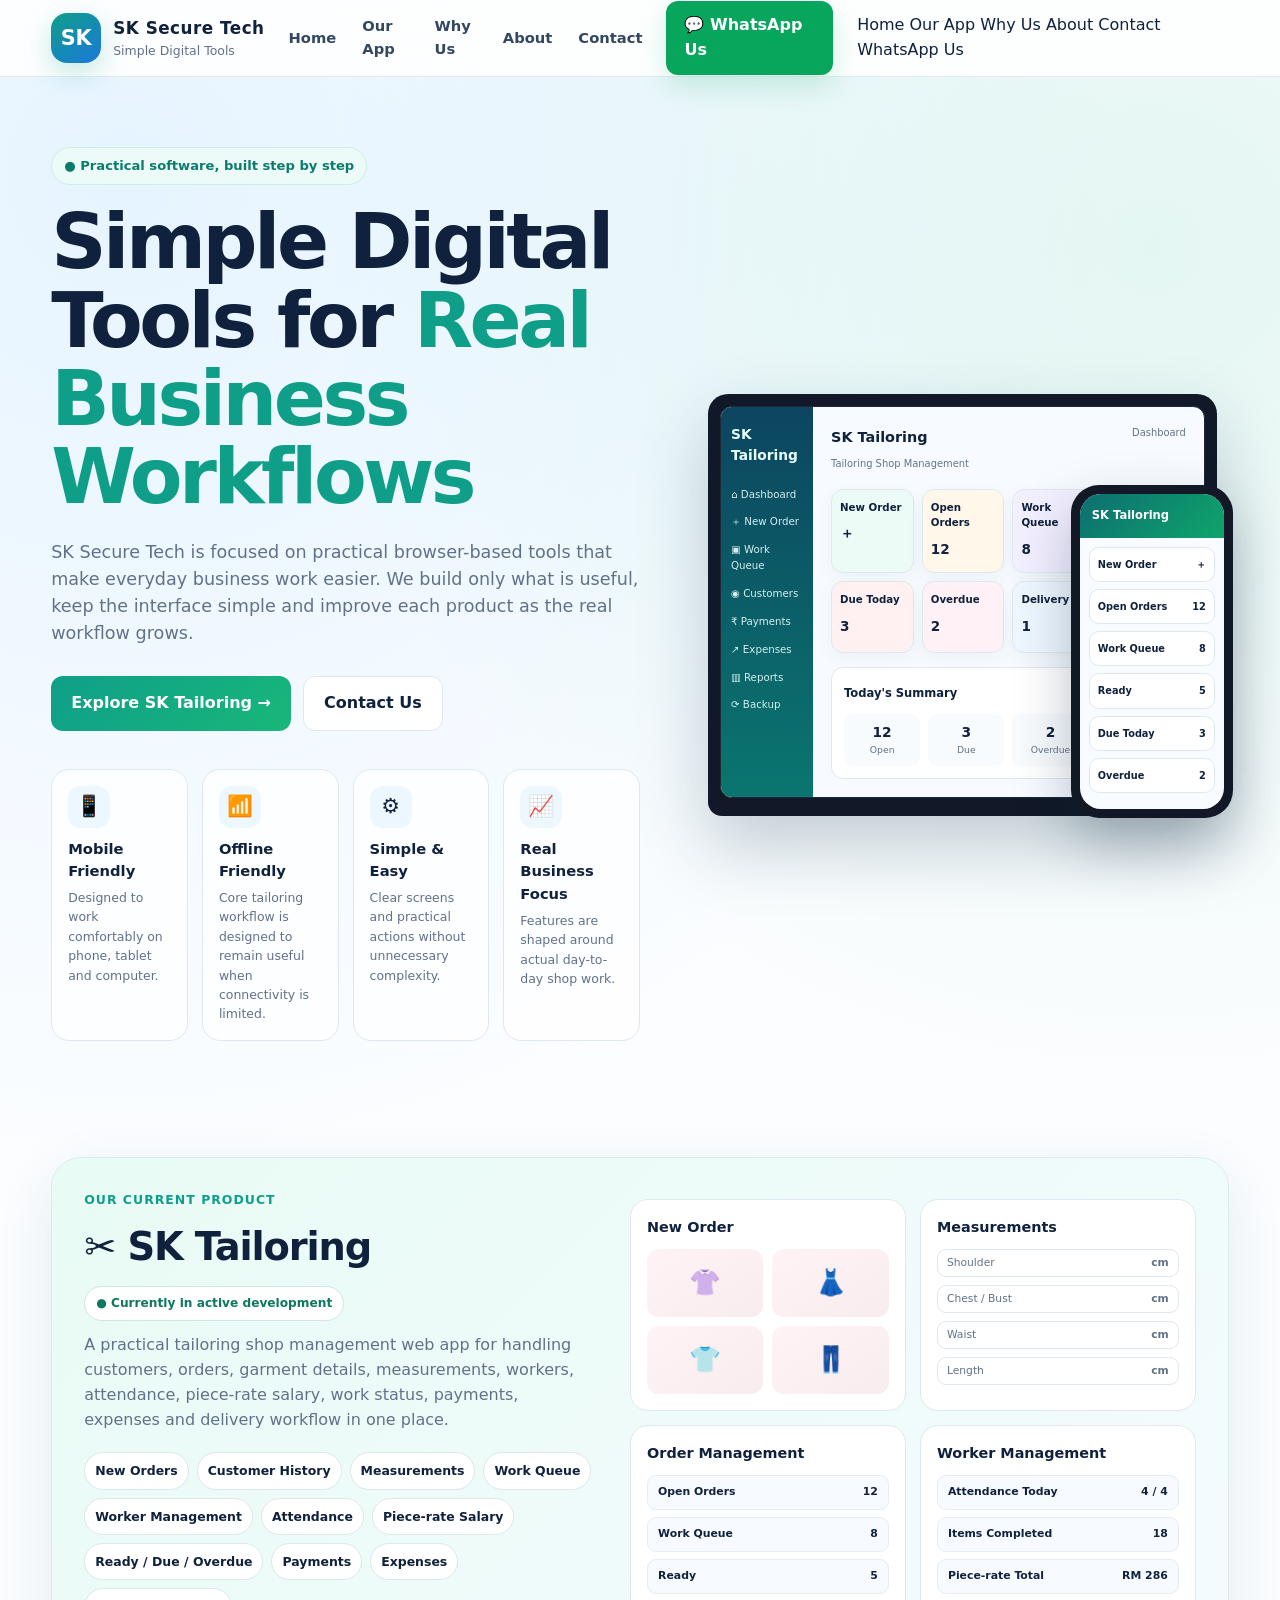
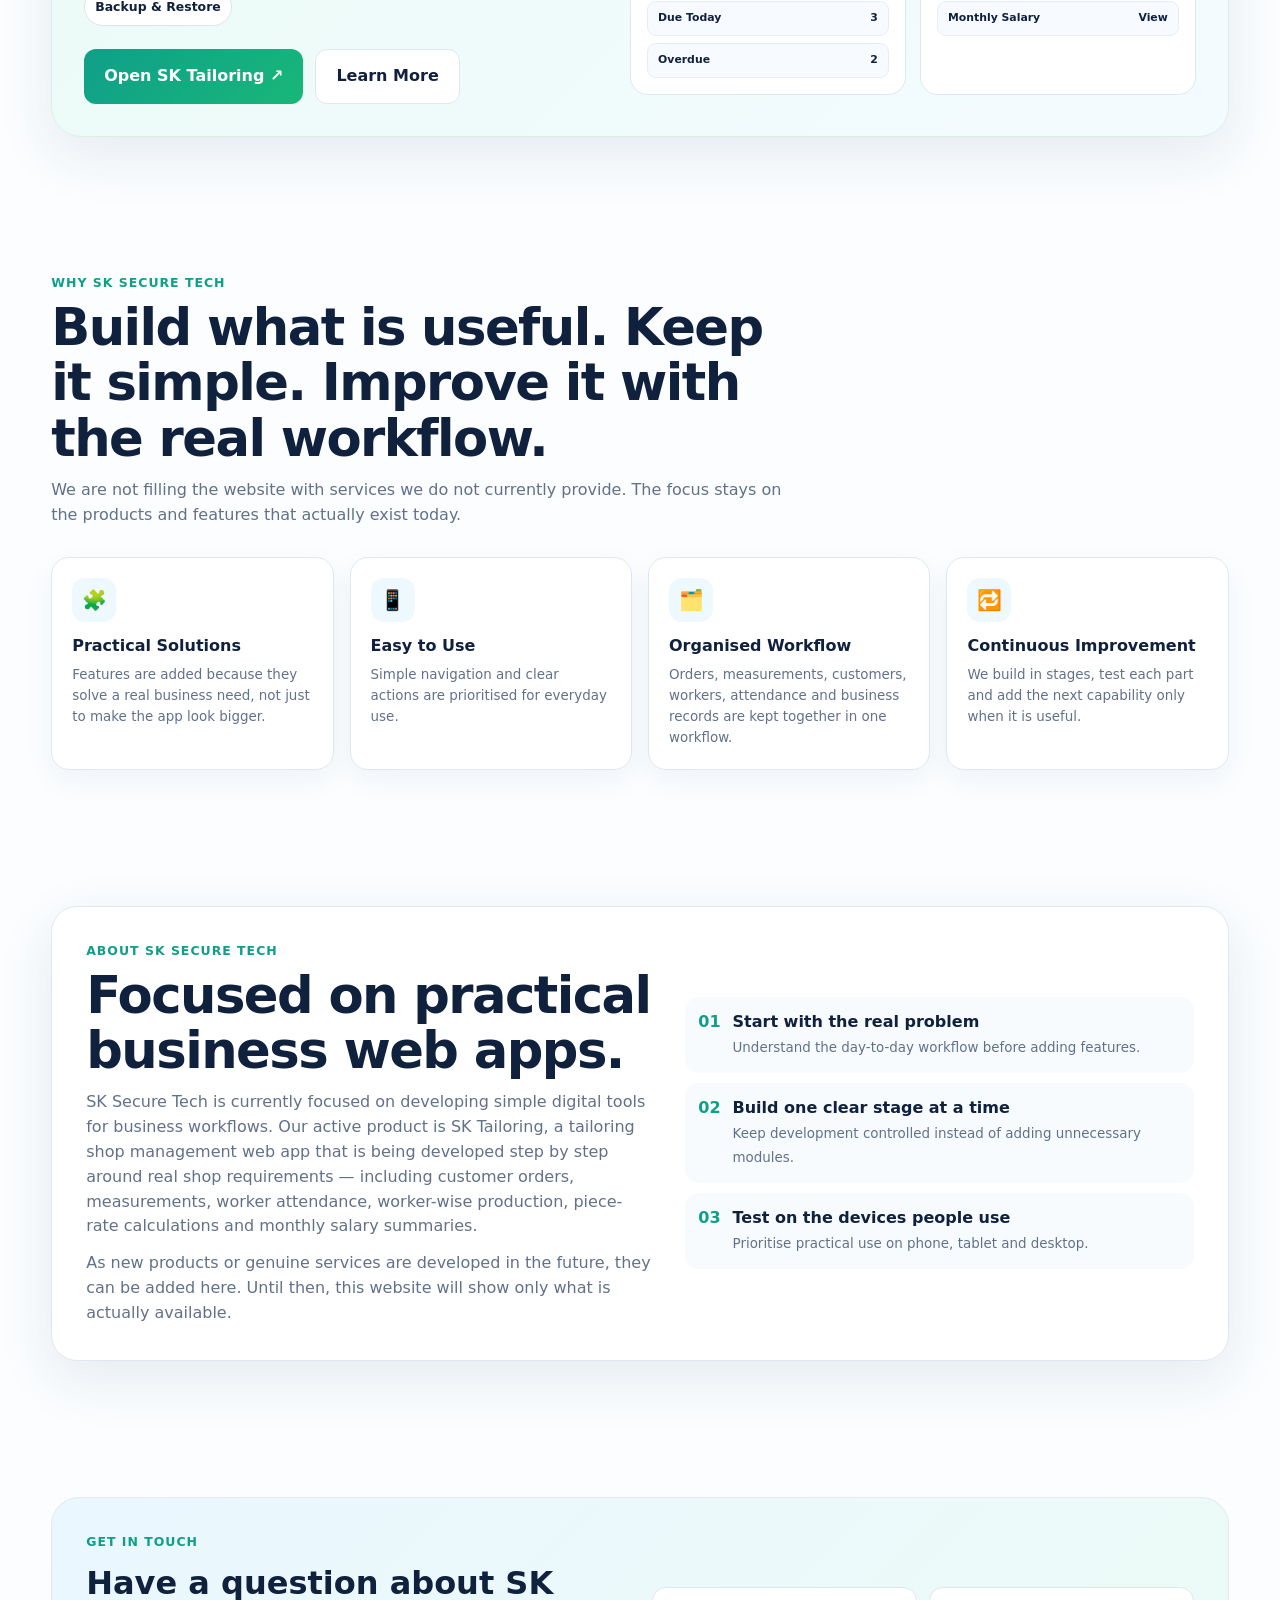
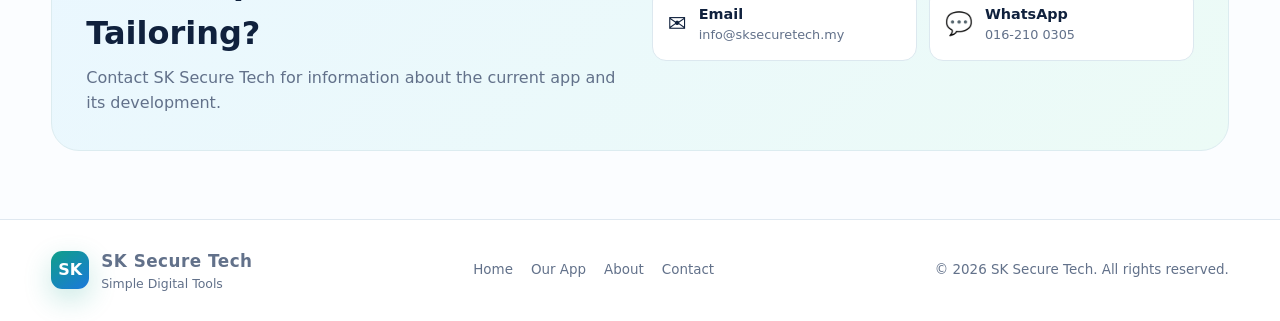
==== commit 3b890d52: "Add worker management, attendance and salary features to SK Tailoring website" ====
--- a/index.html
+++ b/index.html
@@ -368,12 +368,15 @@
           <div class="eyebrow">Our Current Product</div>
           <h3>✂️ SK Tailoring</h3>
           <div class="product-note">● Currently in active development</div>
-          <p>A practical tailoring shop management web app for handling customer orders, garment details, measurements, work status, payments, expenses and delivery workflow in one place.</p>
+          <p>A practical tailoring shop management web app for handling customers, orders, garment details, measurements, workers, attendance, piece-rate salary, work status, payments, expenses and delivery workflow in one place.</p>
           <div class="feature-chips">
             <span>New Orders</span>
             <span>Customer History</span>
             <span>Measurements</span>
             <span>Work Queue</span>
+            <span>Worker Management</span>
+            <span>Attendance</span>
+            <span>Piece-rate Salary</span>
             <span>Ready / Due / Overdue</span>
             <span>Payments</span>
             <span>Expenses</span>
@@ -415,12 +418,12 @@
             </div>
           </div>
           <div class="preview-card">
-            <h4>Business Records</h4>
+            <h4>Worker Management</h4>
             <div class="status-list">
-              <div class="status-line"><span>Customers</span><b>✓</b></div>
-              <div class="status-line"><span>Payments</span><b>✓</b></div>
-              <div class="status-line"><span>Expenses</span><b>✓</b></div>
-              <div class="status-line"><span>Backup / Restore</span><b>✓</b></div>
+              <div class="status-line"><span>Attendance Today</span><b>4 / 4</b></div>
+              <div class="status-line"><span>Items Completed</span><b>18</b></div>
+              <div class="status-line"><span>Piece-rate Total</span><b>RM 286</b></div>
+              <div class="status-line"><span>Monthly Salary</span><b>View</b></div>
             </div>
           </div>
         </div>
@@ -450,7 +453,7 @@
       <article class="why-card">
         <div class="icon">🗂️</div>
         <h3>Organised Workflow</h3>
-        <p>Orders, measurements, customers and business records are kept together in one workflow.</p>
+        <p>Orders, measurements, customers, workers, attendance and business records are kept together in one workflow.</p>
       </article>
       <article class="why-card">
         <div class="icon">🔁</div>
@@ -469,7 +472,7 @@
         <div class="section-head" style="margin-bottom:0">
           <h2>Focused on practical business web apps.</h2>
         </div>
-        <p>SK Secure Tech is currently focused on developing simple digital tools for business workflows. Our active product is SK Tailoring, a tailoring shop management web app that is being developed step by step around real shop requirements.</p>
+        <p>SK Secure Tech is currently focused on developing simple digital tools for business workflows. Our active product is SK Tailoring, a tailoring shop management web app that is being developed step by step around real shop requirements — including customer orders, measurements, worker attendance, worker-wise production, piece-rate calculations and monthly salary summaries.</p>
         <p>As new products or genuine services are developed in the future, they can be added here. Until then, this website will show only what is actually available.</p>
       </div>
       <div class="principles">
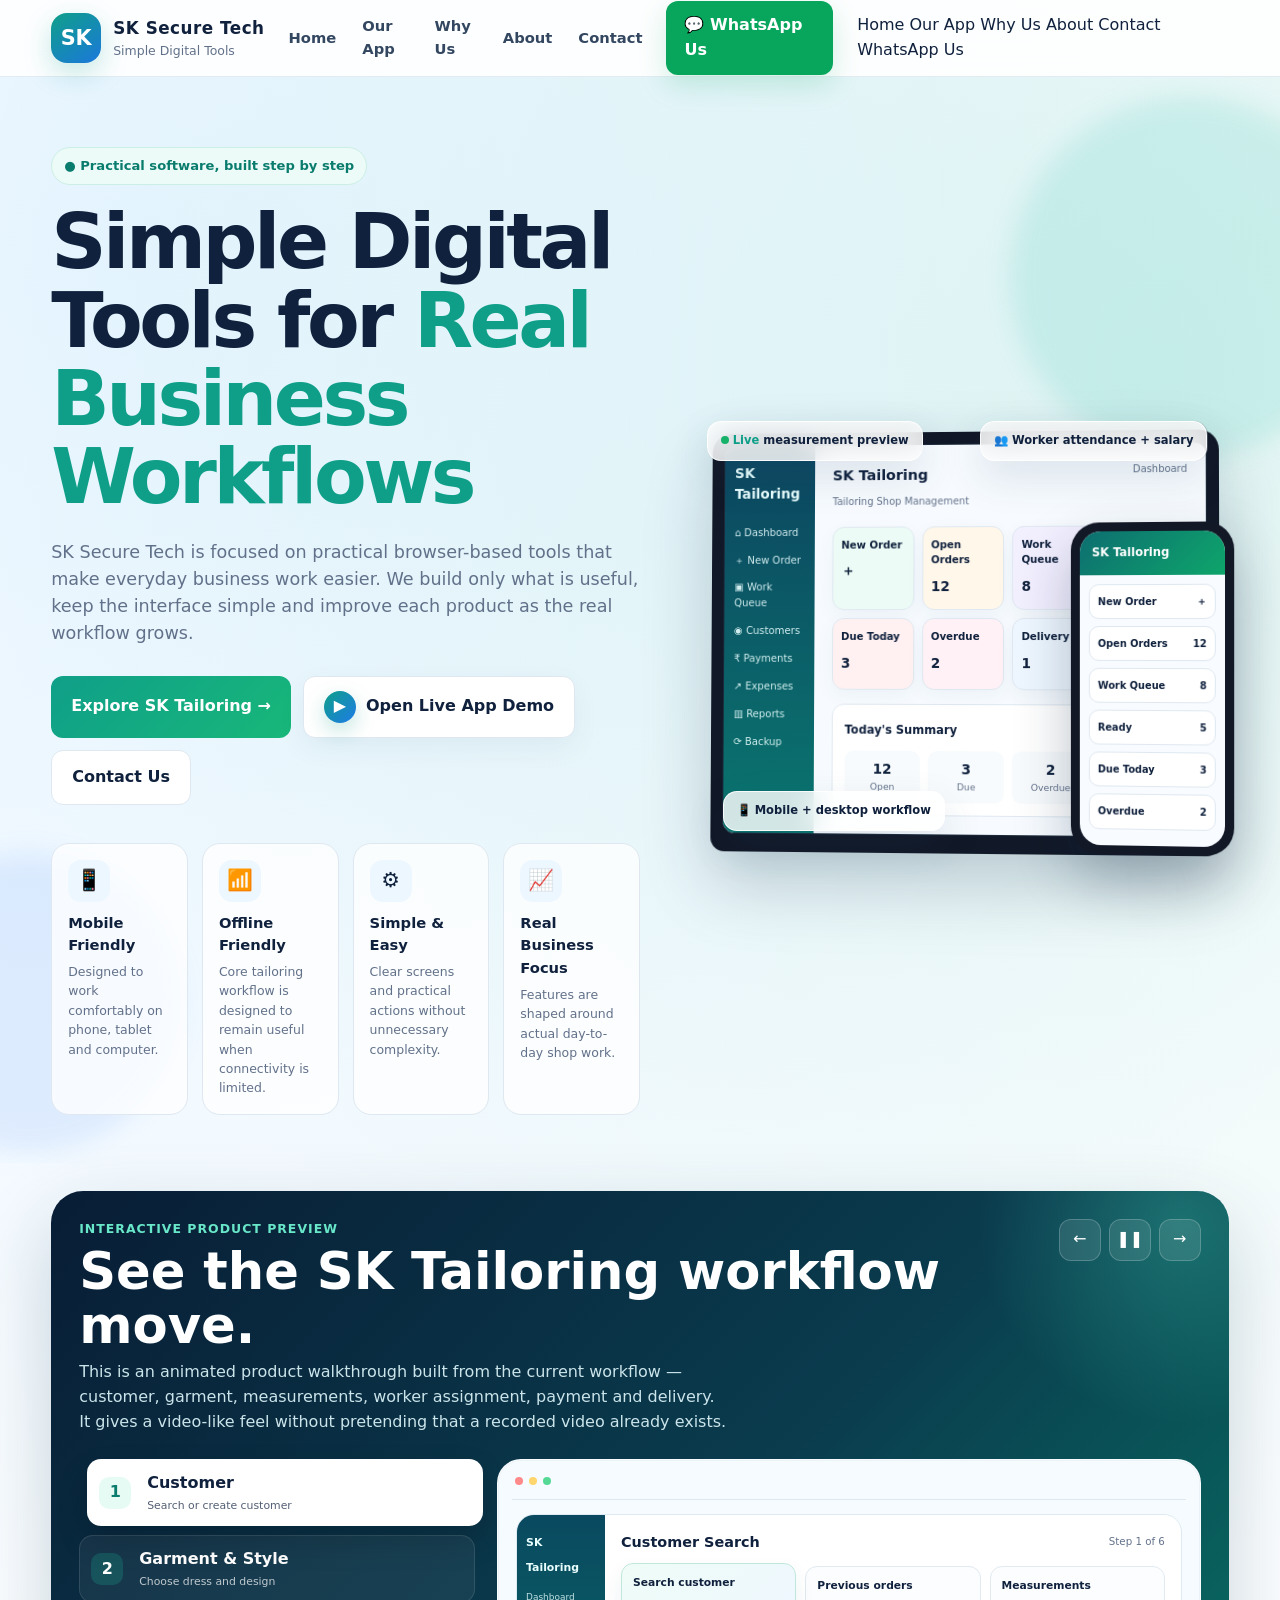
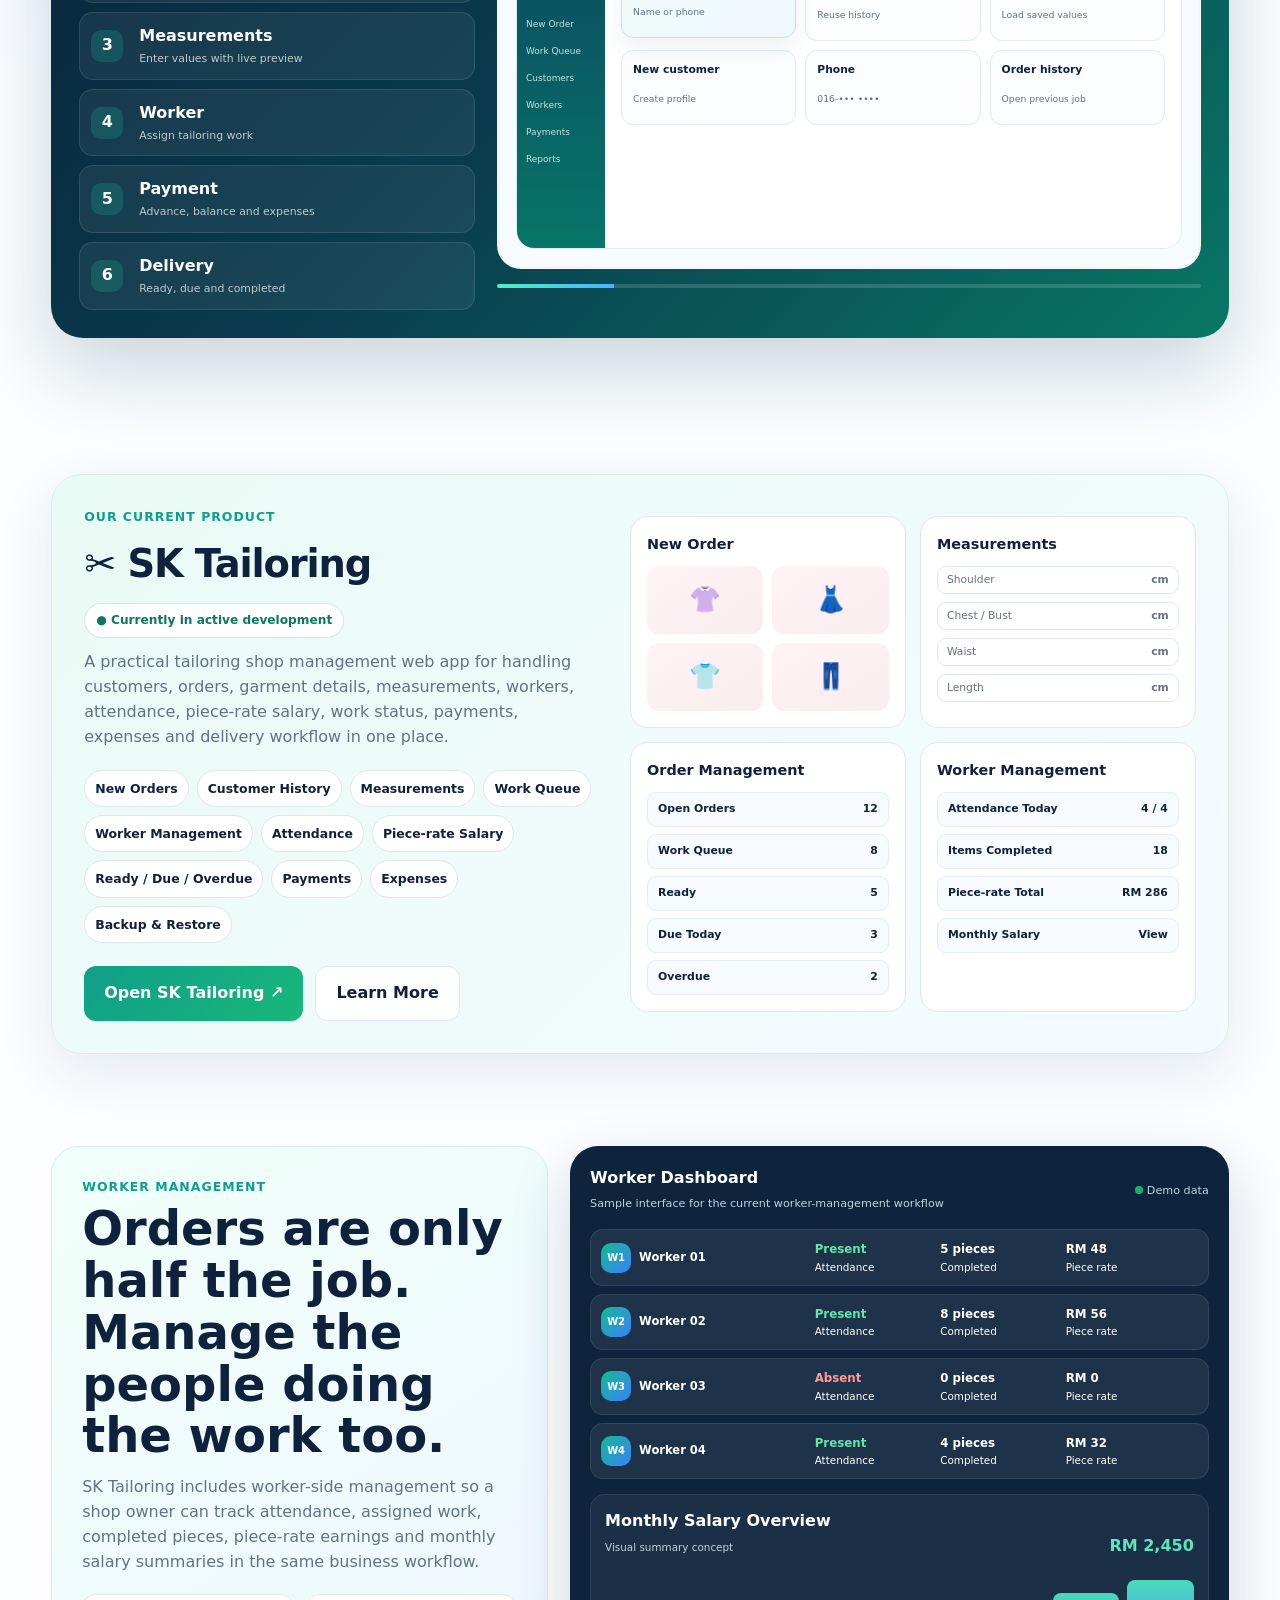
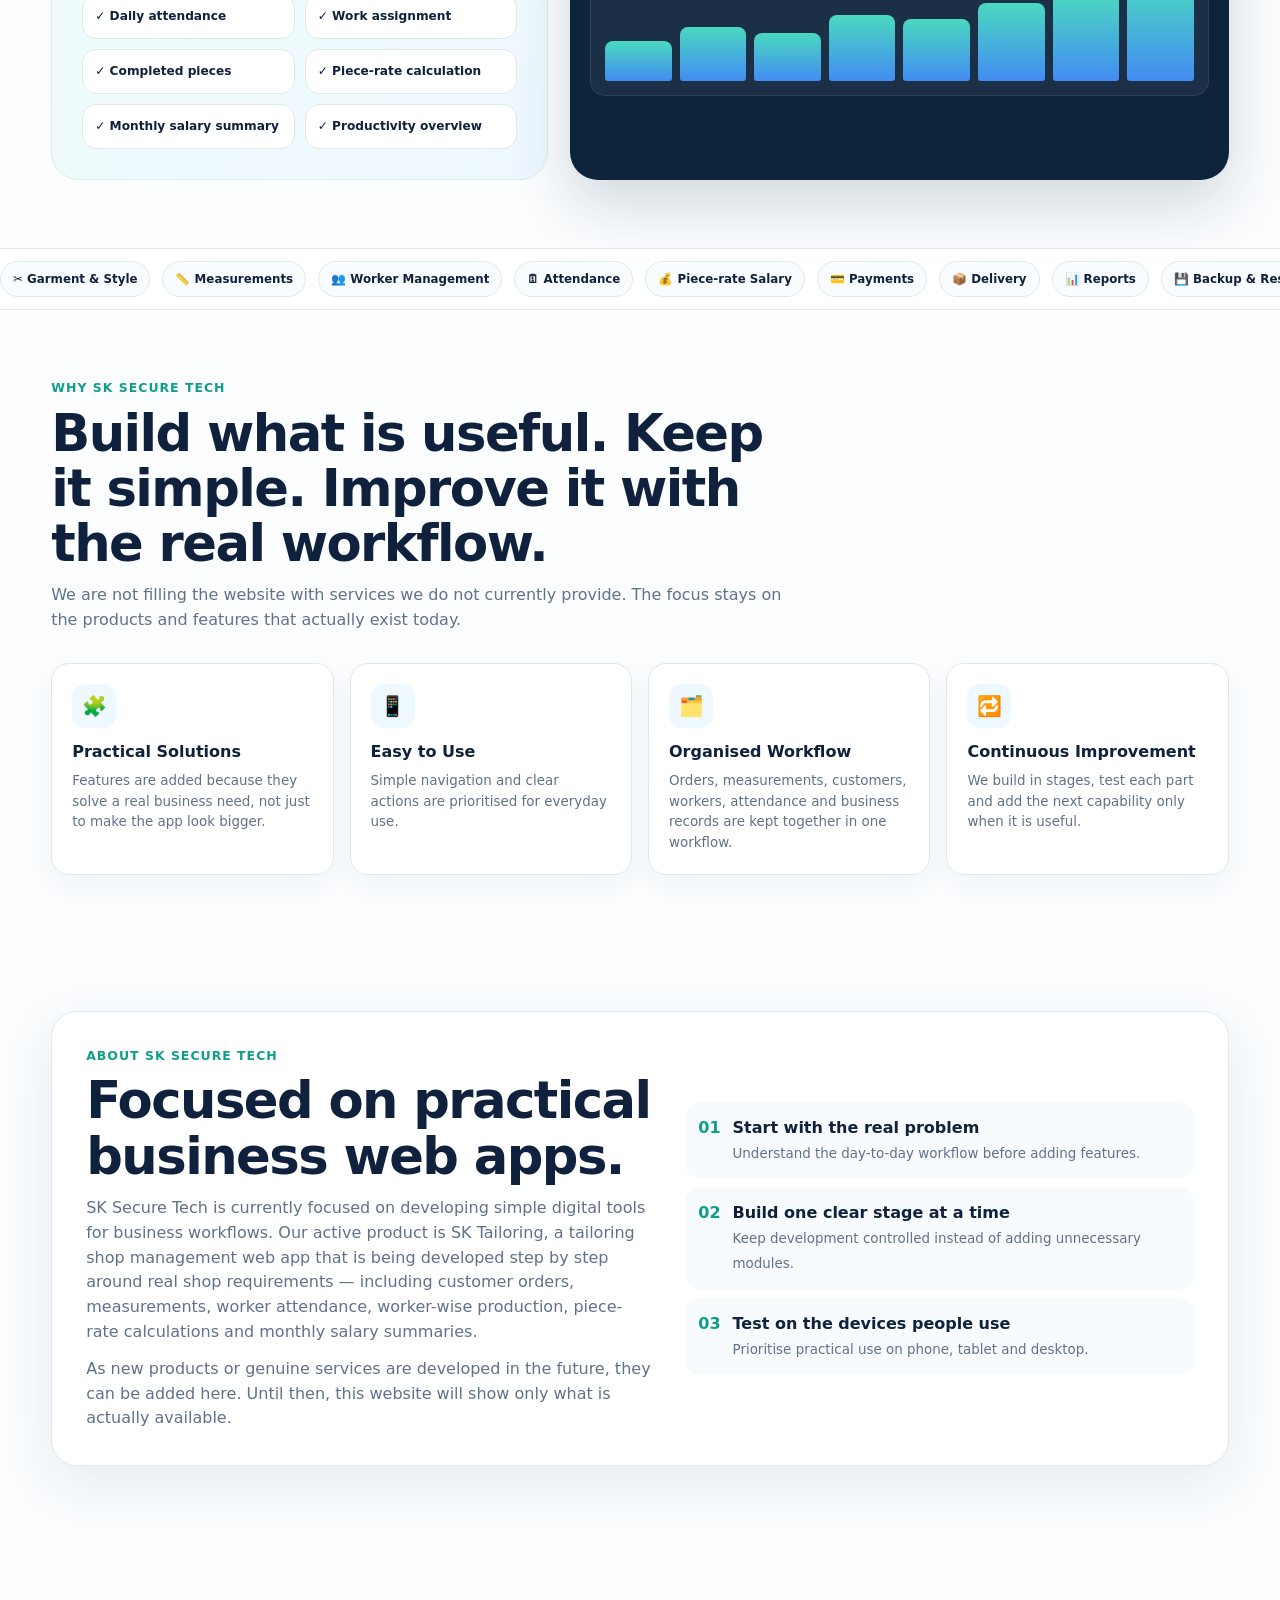
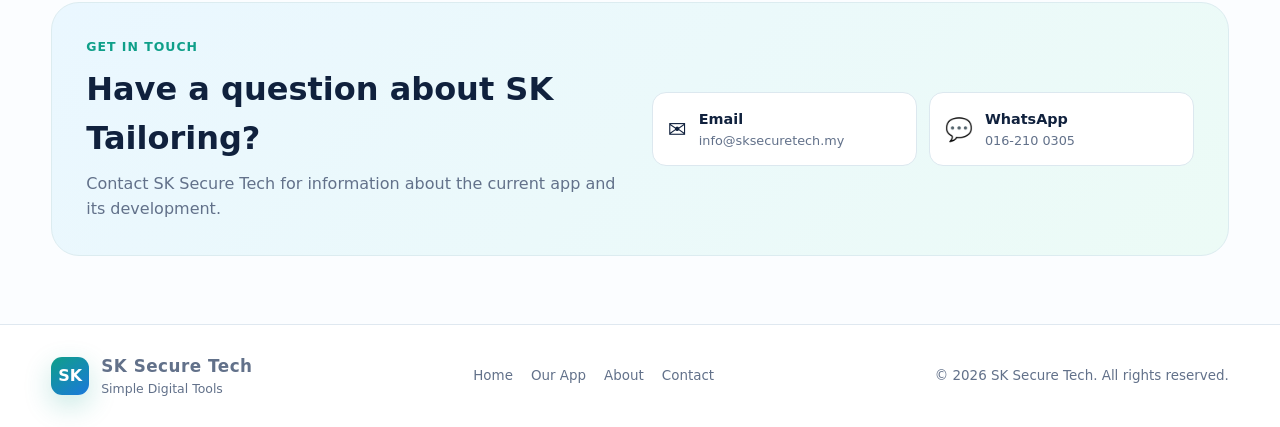
==== commit de0f7f73: "Upgrade homepage with animated app flow, live app demo and worker management visuals" ====
--- a/index.html
+++ b/index.html
@@ -231,6 +231,170 @@
       .about-box,.contact{padding:22px}
       .footer-row{align-items:flex-start;flex-direction:column}
     }
+  
+    /* v3 visual upgrade: 3D product stage, animated app flow and worker dashboard */
+    .hero{overflow:hidden;position:relative}
+    .hero:before,.hero:after{
+      content:"";position:absolute;border-radius:50%;filter:blur(12px);pointer-events:none;z-index:-1;
+      animation:floatBlob 9s ease-in-out infinite alternate
+    }
+    .hero:before{width:360px;height:360px;right:-90px;top:20px;background:rgba(17,184,159,.13)}
+    .hero:after{width:300px;height:300px;left:-120px;bottom:10px;background:rgba(59,130,246,.11);animation-delay:-3s}
+    @keyframes floatBlob{from{transform:translate3d(0,0,0) scale(1)}to{transform:translate3d(18px,26px,0) scale(1.08)}}
+    .device-stage{perspective:1500px}
+    .laptop{
+      transform:rotateY(-4deg) rotateX(1.5deg);
+      animation:laptopFloat 5.5s ease-in-out infinite;
+      transition:transform .35s ease
+    }
+    .device-stage:hover .laptop{transform:rotateY(0) rotateX(0) translateY(-4px)}
+    @keyframes laptopFloat{0%,100%{translate:0 0}50%{translate:0 -10px}}
+    .phone{animation:phoneFloat 4.7s ease-in-out infinite;transform:rotateY(-7deg)}
+    @keyframes phoneFloat{0%,100%{translate:0 0}50%{translate:0 -12px}}
+    .float-chip{
+      position:absolute;z-index:6;padding:10px 13px;border:1px solid rgba(255,255,255,.86);
+      background:rgba(255,255,255,.82);backdrop-filter:blur(14px);border-radius:14px;
+      box-shadow:0 16px 40px rgba(36,73,102,.14);font-size:.72rem;font-weight:850;color:var(--ink);
+      animation:chipFloat 4.3s ease-in-out infinite
+    }
+    .float-chip b{color:var(--teal)}
+    .chip-one{left:2%;top:8%}.chip-two{right:4%;top:8%;animation-delay:-1.4s}.chip-three{left:5%;bottom:10%;animation-delay:-2.3s}
+    @keyframes chipFloat{0%,100%{transform:translateY(0) rotate(-1deg)}50%{transform:translateY(-9px) rotate(1deg)}}
+    .live-dot{width:8px;height:8px;border-radius:50%;display:inline-block;background:#17b26a;box-shadow:0 0 0 0 rgba(23,178,106,.35);animation:pulseDot 1.8s infinite}
+    @keyframes pulseDot{70%{box-shadow:0 0 0 10px rgba(23,178,106,0)}100%{box-shadow:0 0 0 0 rgba(23,178,106,0)}}
+    .demo-btn{
+      border:0;cursor:pointer;display:inline-flex;align-items:center;gap:10px;padding:14px 20px;
+      border-radius:12px;background:#fff;color:var(--ink);font-weight:850;border:1px solid var(--line);
+      box-shadow:0 10px 28px rgba(35,74,105,.06);transition:.2s
+    }
+    .demo-btn:hover{transform:translateY(-2px);border-color:#9fdacb}
+    .play-orb{
+      width:32px;height:32px;border-radius:50%;display:grid;place-items:center;color:#fff;
+      background:linear-gradient(135deg,#0f9f89,#1d7be7);box-shadow:0 8px 20px rgba(15,159,137,.25)
+    }
+    .demo-section{padding-top:28px}
+    .demo-shell{
+      background:linear-gradient(135deg,#081d35,#0a3c4e 52%,#087765);
+      border-radius:32px;padding:28px;overflow:hidden;position:relative;color:#fff;box-shadow:0 30px 80px rgba(12,49,72,.20)
+    }
+    .demo-shell:after{
+      content:"";position:absolute;width:420px;height:420px;border-radius:50%;right:-160px;top:-180px;
+      background:radial-gradient(circle,rgba(74,222,190,.28),transparent 68%)
+    }
+    .demo-top{display:flex;justify-content:space-between;gap:20px;align-items:flex-start;position:relative;z-index:2}
+    .demo-top p{color:#cae4ea;max-width:650px;margin-top:8px}
+    .demo-controls{display:flex;gap:8px}
+    .demo-control{
+      width:42px;height:42px;border-radius:12px;border:1px solid rgba(255,255,255,.2);
+      background:rgba(255,255,255,.10);color:#fff;cursor:pointer;font-size:1rem
+    }
+    .demo-layout{display:grid;grid-template-columns:.72fr 1.28fr;gap:22px;margin-top:24px;position:relative;z-index:2}
+    .flow-steps{display:grid;gap:9px}
+    .flow-step{
+      display:grid;grid-template-columns:38px 1fr;gap:10px;align-items:center;padding:11px;border-radius:14px;
+      border:1px solid rgba(255,255,255,.11);background:rgba(255,255,255,.06);cursor:pointer;transition:.25s
+    }
+    .flow-step.active{background:#fff;color:var(--ink);transform:translateX(8px);box-shadow:0 15px 32px rgba(0,0,0,.16)}
+    .flow-step .num{width:32px;height:32px;border-radius:10px;display:grid;place-items:center;background:rgba(25,214,174,.18);font-weight:900}
+    .flow-step.active .num{background:#e7fbf5;color:var(--teal-dark)}
+    .flow-step small{display:block;opacity:.72;font-size:.68rem;margin-top:2px}
+    .demo-screen{
+      min-height:410px;border-radius:24px;background:#f6fbff;color:var(--ink);padding:18px;border:1px solid rgba(255,255,255,.35);
+      box-shadow:inset 0 0 0 1px rgba(15,55,82,.04);position:relative;overflow:hidden
+    }
+    .demo-browser{height:26px;display:flex;align-items:center;gap:6px;border-bottom:1px solid var(--line);margin:-4px -4px 14px;padding:0 3px 10px}
+    .demo-browser i{width:8px;height:8px;border-radius:50%;display:block;background:#d6e1ea}
+    .demo-browser i:nth-child(1){background:#ff8a8a}.demo-browser i:nth-child(2){background:#ffd66e}.demo-browser i:nth-child(3){background:#55d995}
+    .demo-content{display:grid;grid-template-columns:88px 1fr;min-height:335px;border:1px solid #deebf2;border-radius:18px;overflow:hidden;background:#fff}
+    .demo-side{background:linear-gradient(180deg,#0a4960,#087568);padding:14px 9px;color:#eaffff}
+    .demo-side b{font-size:.68rem}.demo-side span{display:block;font-size:.56rem;margin-top:13px;opacity:.82}
+    .demo-main{padding:16px}
+    .demo-title{display:flex;align-items:center;justify-content:space-between;gap:10px;margin-bottom:13px}
+    .demo-title b{font-size:.9rem}.demo-title em{font-style:normal;font-size:.64rem;color:var(--muted)}
+    .demo-grid{display:grid;grid-template-columns:repeat(3,1fr);gap:9px}
+    .demo-card{border:1px solid #e1eaf0;border-radius:12px;padding:11px;background:#fbfdff;min-height:75px;transition:.3s}
+    .demo-card strong{font-size:.67rem;display:block;margin-bottom:6px}.demo-card span{font-size:.58rem;color:var(--muted)}
+    .demo-card.hot{background:linear-gradient(135deg,#effcf7,#eef7ff);border-color:#bfe8da;transform:translateY(-3px);box-shadow:0 10px 20px rgba(35,74,105,.08)}
+    .demo-measure{
+      display:grid;grid-template-columns:.78fr 1.22fr;gap:12px;margin-top:9px
+    }
+    .measure-form{display:grid;gap:7px}
+    .measure-form div{height:29px;border:1px solid #dce8ef;border-radius:8px;display:flex;justify-content:space-between;align-items:center;padding:0 8px;font-size:.58rem;color:var(--muted)}
+    .garment-figure{
+      min-height:210px;border-radius:16px;background:radial-gradient(circle at 50% 35%,#fff 0 12%,#f5d3c6 13% 30%,transparent 31%),linear-gradient(145deg,#fff3f7,#f4fbff);
+      position:relative;overflow:hidden;border:1px solid #e7eaf0
+    }
+    .garment-body{
+      position:absolute;left:50%;top:43%;transform:translate(-50%,-50%);width:120px;height:115px;
+      background:linear-gradient(135deg,#fb3d83,#d91b64);border-radius:30px 30px 18px 18px;clip-path:polygon(15% 0,38% 12%,62% 12%,85% 0,100% 26%,82% 40%,78% 100%,22% 100%,18% 40%,0 26%)
+    }
+    .measure-line-x,.measure-line-y{position:absolute;background:#18a9d9;box-shadow:0 0 0 1px rgba(255,255,255,.6)}
+    .measure-line-x{height:2px;left:24%;right:24%}.measure-line-y{width:2px;top:28%;bottom:17%;right:20%}
+    .measure-line-x.one{top:37%}.measure-line-x.two{top:58%;left:28%;right:28%}.measure-line-x.three{top:75%;left:31%;right:31%}
+    .measure-label{position:absolute;background:#fff;color:#0c6f96;border:1px solid #b5e0ee;border-radius:999px;padding:3px 6px;font-size:.5rem;font-weight:800}
+    .measure-label.bust{left:41%;top:33%}.measure-label.waist{left:42%;top:70%}.measure-label.length{right:4%;top:49%}
+    .progress-strip{height:4px;background:rgba(255,255,255,.15);border-radius:999px;margin-top:15px;overflow:hidden}
+    .progress-strip span{display:block;height:100%;width:16.66%;background:linear-gradient(90deg,#4cf0c4,#4bb2ff);transition:width .4s ease}
+    .worker-zone{padding-top:24px}
+    .worker-shell{display:grid;grid-template-columns:.86fr 1.14fr;gap:22px;align-items:stretch}
+    .worker-copy{
+      border-radius:28px;padding:30px;background:linear-gradient(145deg,#f0fff9,#eef7ff);border:1px solid #d8eee7
+    }
+    .worker-copy h2{font-size:clamp(2rem,4vw,3rem);line-height:1.08;margin:7px 0 13px}
+    .worker-copy p{color:var(--muted)}
+    .worker-points{display:grid;grid-template-columns:1fr 1fr;gap:10px;margin-top:20px}
+    .worker-point{background:#fff;border:1px solid #dfeae7;border-radius:14px;padding:12px;font-size:.76rem;font-weight:800}
+    .worker-board{
+      border-radius:28px;padding:20px;background:#0d243c;color:#fff;box-shadow:0 24px 60px rgba(14,42,68,.18);overflow:hidden
+    }
+    .worker-head{display:flex;justify-content:space-between;gap:12px;align-items:center;margin-bottom:14px}
+    .worker-head span{font-size:.7rem;color:#bed3df}
+    .worker-table{display:grid;gap:8px}
+    .worker-row{
+      display:grid;grid-template-columns:1.4fr .8fr .8fr .9fr;gap:8px;align-items:center;
+      background:rgba(255,255,255,.07);border:1px solid rgba(255,255,255,.09);border-radius:13px;padding:10px
+    }
+    .worker-name{display:flex;align-items:center;gap:8px;font-size:.72rem;font-weight:800}
+    .avatar{width:30px;height:30px;border-radius:10px;display:grid;place-items:center;background:linear-gradient(135deg,#12b997,#3b82f6);font-size:.62rem}
+    .present{color:#62e6aa}.absent{color:#ff9a9a}
+    .worker-cell{font-size:.65rem}.worker-cell b{display:block;font-size:.74rem}
+    .salary-chart{margin-top:15px;background:rgba(255,255,255,.06);border:1px solid rgba(255,255,255,.08);border-radius:15px;padding:14px}
+    .bars{height:110px;display:flex;align-items:flex-end;gap:8px;margin-top:12px}
+    .bars i{display:block;flex:1;border-radius:8px 8px 3px 3px;background:linear-gradient(#4ad9bf,#438cf2);height:var(--h);animation:riseBar 1.3s ease both}
+    @keyframes riseBar{from{height:0}to{height:var(--h)}}
+    .feature-marquee{overflow:hidden;border-block:1px solid var(--line);background:#fff}
+    .feature-track{display:flex;width:max-content;gap:12px;padding:12px 0;animation:marquee 26s linear infinite}
+    .feature-pill{white-space:nowrap;border:1px solid var(--line);border-radius:999px;padding:8px 12px;background:#f9fcff;font-size:.74rem;font-weight:800}
+    @keyframes marquee{to{transform:translateX(-50%)}}
+    .reveal{opacity:0;transform:translateY(24px);transition:opacity .65s ease,transform .65s ease}
+    .reveal.visible{opacity:1;transform:none}
+    .live-modal{
+      position:fixed;inset:0;z-index:90;background:rgba(2,12,25,.78);backdrop-filter:blur(10px);
+      display:none;align-items:center;justify-content:center;padding:20px
+    }
+    .live-modal.open{display:flex}
+    .live-window{width:min(1180px,96vw);height:min(780px,90vh);background:#fff;border-radius:22px;overflow:hidden;box-shadow:0 40px 120px rgba(0,0,0,.38);display:grid;grid-template-rows:auto 1fr}
+    .live-window-head{display:flex;align-items:center;justify-content:space-between;gap:12px;padding:11px 14px;border-bottom:1px solid var(--line)}
+    .live-window-head strong{font-size:.85rem}.live-window-head span{font-size:.7rem;color:var(--muted)}
+    .close-live{border:0;width:36px;height:36px;border-radius:10px;background:#eef4f7;cursor:pointer;font-size:1.05rem}
+    .live-window iframe{width:100%;height:100%;border:0;background:#f7fbff}
+    @media(max-width:880px){
+      .demo-layout,.worker-shell{grid-template-columns:1fr}
+      .flow-steps{grid-template-columns:repeat(2,1fr)}
+      .flow-step.active{transform:translateY(-3px)}
+      .worker-row{grid-template-columns:1.3fr .7fr .7fr}
+      .worker-row .worker-cell:last-child{display:none}
+      .float-chip{display:none}
+    }
+    @media(max-width:560px){
+      .demo-shell{padding:18px}.demo-top{display:block}.demo-controls{margin-top:12px}
+      .flow-steps{grid-template-columns:1fr}.demo-screen{min-height:375px;padding:12px}
+      .demo-content{grid-template-columns:66px 1fr}.demo-main{padding:10px}.demo-grid{grid-template-columns:repeat(2,1fr)}
+      .demo-measure{grid-template-columns:1fr}.garment-figure{min-height:180px}
+      .worker-points{grid-template-columns:1fr}.worker-board{padding:14px}
+      .worker-row{grid-template-columns:1.4fr .8fr}.worker-row .worker-cell:nth-child(3),.worker-row .worker-cell:nth-child(4){display:none}
+    }
+
   </style>
 </head>
 <body>
@@ -274,6 +438,7 @@
       <p>SK Secure Tech is focused on practical browser-based tools that make everyday business work easier. We build only what is useful, keep the interface simple and improve each product as the real workflow grows.</p>
       <div class="hero-actions">
         <a class="primary-btn" href="#our-app">Explore SK Tailoring →</a>
+        <button class="demo-btn" id="openLiveDemo"><span class="play-orb">▶</span> Open Live App Demo</button>
         <a class="secondary-btn" href="#contact">Contact Us</a>
       </div>
 
@@ -302,6 +467,9 @@
     </div>
 
     <div class="device-stage" aria-label="SK Tailoring app preview">
+      <div class="float-chip chip-one"><span class="live-dot"></span> <b>Live</b> measurement preview</div>
+      <div class="float-chip chip-two">👥 Worker attendance + salary</div>
+      <div class="float-chip chip-three">📱 Mobile + desktop workflow</div>
       <div class="glow"></div>
       <div class="laptop">
         <div class="screen">
@@ -360,7 +528,55 @@
   </div>
 </section>
 
-<section id="our-app">
+
+<section class="demo-section reveal" id="app-flow">
+  <div class="container">
+    <div class="demo-shell">
+      <div class="demo-top">
+        <div>
+          <div class="eyebrow" style="color:#68e7c9">Interactive Product Preview</div>
+          <h2 style="font-size:clamp(2rem,4vw,3.2rem);line-height:1.05;margin-top:7px">See the SK Tailoring workflow move.</h2>
+          <p>This is an animated product walkthrough built from the current workflow — customer, garment, measurements, worker assignment, payment and delivery. It gives a video-like feel without pretending that a recorded video already exists.</p>
+        </div>
+        <div class="demo-controls">
+          <button class="demo-control" id="demoPrev" aria-label="Previous step">←</button>
+          <button class="demo-control" id="demoPlay" aria-label="Pause or play">❚❚</button>
+          <button class="demo-control" id="demoNext" aria-label="Next step">→</button>
+        </div>
+      </div>
+
+      <div class="demo-layout">
+        <div class="flow-steps" id="flowSteps">
+          <div class="flow-step active" data-step="0"><div class="num">1</div><div><b>Customer</b><small>Search or create customer</small></div></div>
+          <div class="flow-step" data-step="1"><div class="num">2</div><div><b>Garment & Style</b><small>Choose dress and design</small></div></div>
+          <div class="flow-step" data-step="2"><div class="num">3</div><div><b>Measurements</b><small>Enter values with live preview</small></div></div>
+          <div class="flow-step" data-step="3"><div class="num">4</div><div><b>Worker</b><small>Assign tailoring work</small></div></div>
+          <div class="flow-step" data-step="4"><div class="num">5</div><div><b>Payment</b><small>Advance, balance and expenses</small></div></div>
+          <div class="flow-step" data-step="5"><div class="num">6</div><div><b>Delivery</b><small>Ready, due and completed</small></div></div>
+        </div>
+
+        <div>
+          <div class="demo-screen">
+            <div class="demo-browser"><i></i><i></i><i></i></div>
+            <div class="demo-content">
+              <div class="demo-side">
+                <b>SK Tailoring</b>
+                <span>Dashboard</span><span>New Order</span><span>Work Queue</span><span>Customers</span><span>Workers</span><span>Payments</span><span>Reports</span>
+              </div>
+              <div class="demo-main">
+                <div class="demo-title"><b id="demoTitle">Customer Search</b><em id="demoCaption">Step 1 of 6</em></div>
+                <div id="demoVisual"></div>
+              </div>
+            </div>
+          </div>
+          <div class="progress-strip"><span id="demoProgress"></span></div>
+        </div>
+      </div>
+    </div>
+  </div>
+</section>
+
+<section id="our-app" class="reveal">
   <div class="container">
     <div class="product-wrap">
       <div class="product-grid">
@@ -432,7 +648,75 @@
   </div>
 </section>
 
-<section id="why">
+
+<section class="worker-zone reveal" id="workers">
+  <div class="container">
+    <div class="worker-shell">
+      <div class="worker-copy">
+        <div class="eyebrow">Worker Management</div>
+        <h2>Orders are only half the job. Manage the people doing the work too.</h2>
+        <p>SK Tailoring includes worker-side management so a shop owner can track attendance, assigned work, completed pieces, piece-rate earnings and monthly salary summaries in the same business workflow.</p>
+        <div class="worker-points">
+          <div class="worker-point">✓ Daily attendance</div>
+          <div class="worker-point">✓ Work assignment</div>
+          <div class="worker-point">✓ Completed pieces</div>
+          <div class="worker-point">✓ Piece-rate calculation</div>
+          <div class="worker-point">✓ Monthly salary summary</div>
+          <div class="worker-point">✓ Productivity overview</div>
+        </div>
+      </div>
+
+      <div class="worker-board">
+        <div class="worker-head">
+          <div><strong>Worker Dashboard</strong><br><span>Sample interface for the current worker-management workflow</span></div>
+          <span><span class="live-dot"></span> Demo data</span>
+        </div>
+        <div class="worker-table">
+          <div class="worker-row">
+            <div class="worker-name"><span class="avatar">W1</span>Worker 01</div>
+            <div class="worker-cell"><b class="present">Present</b>Attendance</div>
+            <div class="worker-cell"><b>5 pieces</b>Completed</div>
+            <div class="worker-cell"><b>RM 48</b>Piece rate</div>
+          </div>
+          <div class="worker-row">
+            <div class="worker-name"><span class="avatar">W2</span>Worker 02</div>
+            <div class="worker-cell"><b class="present">Present</b>Attendance</div>
+            <div class="worker-cell"><b>8 pieces</b>Completed</div>
+            <div class="worker-cell"><b>RM 56</b>Piece rate</div>
+          </div>
+          <div class="worker-row">
+            <div class="worker-name"><span class="avatar">W3</span>Worker 03</div>
+            <div class="worker-cell"><b class="absent">Absent</b>Attendance</div>
+            <div class="worker-cell"><b>0 pieces</b>Completed</div>
+            <div class="worker-cell"><b>RM 0</b>Piece rate</div>
+          </div>
+          <div class="worker-row">
+            <div class="worker-name"><span class="avatar">W4</span>Worker 04</div>
+            <div class="worker-cell"><b class="present">Present</b>Attendance</div>
+            <div class="worker-cell"><b>4 pieces</b>Completed</div>
+            <div class="worker-cell"><b>RM 32</b>Piece rate</div>
+          </div>
+        </div>
+        <div class="salary-chart">
+          <div style="display:flex;justify-content:space-between;gap:10px;align-items:end">
+            <div><strong>Monthly Salary Overview</strong><br><span style="font-size:.65rem;color:#bed3df">Visual summary concept</span></div>
+            <strong style="color:#5de6bb">RM 2,450</strong>
+          </div>
+          <div class="bars"><i style="--h:36%"></i><i style="--h:49%"></i><i style="--h:43%"></i><i style="--h:60%"></i><i style="--h:56%"></i><i style="--h:71%"></i><i style="--h:80%"></i><i style="--h:92%"></i></div>
+        </div>
+      </div>
+    </div>
+  </div>
+</section>
+
+<div class="feature-marquee" aria-hidden="true">
+  <div class="feature-track">
+    <span class="feature-pill">✂️ Garment & Style</span><span class="feature-pill">📏 Measurements</span><span class="feature-pill">👥 Worker Management</span><span class="feature-pill">🗓 Attendance</span><span class="feature-pill">💰 Piece-rate Salary</span><span class="feature-pill">💳 Payments</span><span class="feature-pill">📦 Delivery</span><span class="feature-pill">📊 Reports</span><span class="feature-pill">💾 Backup & Restore</span>
+    <span class="feature-pill">✂️ Garment & Style</span><span class="feature-pill">📏 Measurements</span><span class="feature-pill">👥 Worker Management</span><span class="feature-pill">🗓 Attendance</span><span class="feature-pill">💰 Piece-rate Salary</span><span class="feature-pill">💳 Payments</span><span class="feature-pill">📦 Delivery</span><span class="feature-pill">📊 Reports</span><span class="feature-pill">💾 Backup & Restore</span>
+  </div>
+</div>
+
+<section id="why" class="reveal">
   <div class="container">
     <div class="section-head">
       <div class="eyebrow">Why SK Secure Tech</div>
@@ -464,7 +748,7 @@
   </div>
 </section>
 
-<section id="about">
+<section id="about" class="reveal">
   <div class="container">
     <div class="about-box">
       <div>
@@ -484,7 +768,7 @@
   </div>
 </section>
 
-<section id="contact">
+<section id="contact" class="reveal">
   <div class="container">
     <div class="contact">
       <div>
@@ -526,12 +810,101 @@
   </div>
 </footer>
 
+<div class="live-modal" id="liveModal" aria-hidden="true">
+  <div class="live-window">
+    <div class="live-window-head">
+      <div><strong>SK Tailoring — Live App</strong><br><span>This opens the actual current app in an embedded preview.</span></div>
+      <button class="close-live" id="closeLiveDemo" aria-label="Close">✕</button>
+    </div>
+    <iframe id="liveFrame" title="SK Tailoring live app preview" loading="lazy"></iframe>
+  </div>
+</div>
+
 <script>
   document.getElementById('year').textContent = new Date().getFullYear();
   const menuBtn = document.getElementById('menuBtn');
   const mobileMenu = document.getElementById('mobileMenu');
   menuBtn.addEventListener('click', () => mobileMenu.classList.toggle('open'));
   mobileMenu.querySelectorAll('a').forEach(link => link.addEventListener('click', () => mobileMenu.classList.remove('open')));
+
+  const demoSteps = [
+    {
+      title:'Customer Search',
+      html:'<div class="demo-grid"><div class="demo-card hot"><strong>Search customer</strong><span>Name or phone</span></div><div class="demo-card"><strong>Previous orders</strong><span>Reuse history</span></div><div class="demo-card"><strong>Measurements</strong><span>Load saved values</span></div><div class="demo-card"><strong>New customer</strong><span>Create profile</span></div><div class="demo-card"><strong>Phone</strong><span>016-••• ••••</span></div><div class="demo-card"><strong>Order history</strong><span>Open previous job</span></div></div>'
+    },
+    {
+      title:'Garment & Style',
+      html:'<div class="demo-grid"><div class="demo-card hot"><strong>👚 Blouse</strong><span>Women</span></div><div class="demo-card"><strong>👗 Anarkali</strong><span>Women</span></div><div class="demo-card"><strong>👕 Shirt</strong><span>Men</span></div><div class="demo-card"><strong>👖 Pant</strong><span>Men</span></div><div class="demo-card"><strong>🧒 Kids</strong><span>Girls / Boys</span></div><div class="demo-card"><strong>＋ More</strong><span>Garment library</span></div></div>'
+    },
+    {
+      title:'Live Measurements',
+      html:'<div class="demo-measure"><div class="measure-form"><div><span>Shoulder</span><b>14</b></div><div><span>Bust</span><b>34</b></div><div><span>Waist</span><b>26</b></div><div><span>Length</span><b>15</b></div><div><span>Sleeve</span><b>10</b></div><div><span>Neck</span><b>6</b></div></div><div class="garment-figure"><div class="garment-body"></div><span class="measure-line-x one"></span><span class="measure-line-x two"></span><span class="measure-line-x three"></span><span class="measure-line-y"></span><span class="measure-label bust">Bust 34</span><span class="measure-label waist">Waist 26</span><span class="measure-label length">Length 15</span></div></div>'
+    },
+    {
+      title:'Worker Assignment',
+      html:'<div class="demo-grid"><div class="demo-card hot"><strong>Worker 01</strong><span>Present • 5 jobs</span></div><div class="demo-card"><strong>Worker 02</strong><span>Present • 8 jobs</span></div><div class="demo-card"><strong>Worker 03</strong><span>Absent</span></div><div class="demo-card"><strong>Piece rate</strong><span>Calculated by item</span></div><div class="demo-card"><strong>Work queue</strong><span>Assigned jobs</span></div><div class="demo-card"><strong>Monthly salary</strong><span>Worker summary</span></div></div>'
+    },
+    {
+      title:'Charges & Payment',
+      html:'<div class="demo-grid"><div class="demo-card hot"><strong>Item charge</strong><span>RM 80.00</span></div><div class="demo-card"><strong>Extra work</strong><span>RM 0.00</span></div><div class="demo-card"><strong>Advance</strong><span>RM 20.00</span></div><div class="demo-card"><strong>Balance</strong><span>RM 60.00</span></div><div class="demo-card"><strong>Expenses</strong><span>Materials / salary</span></div><div class="demo-card"><strong>Payment history</strong><span>Track collections</span></div></div>'
+    },
+    {
+      title:'Ready & Delivery',
+      html:'<div class="demo-grid"><div class="demo-card"><strong>Open Orders</strong><span>12</span></div><div class="demo-card"><strong>Work Queue</strong><span>8</span></div><div class="demo-card hot"><strong>Ready</strong><span>5 orders</span></div><div class="demo-card"><strong>Due Today</strong><span>3 orders</span></div><div class="demo-card"><strong>Overdue</strong><span>2 orders</span></div><div class="demo-card"><strong>Delivery</strong><span>Complete order</span></div></div>'
+    }
+  ];
+  let demoIndex=0, demoTimer=null, demoPlaying=true;
+  const demoTitle=document.getElementById('demoTitle');
+  const demoCaption=document.getElementById('demoCaption');
+  const demoVisual=document.getElementById('demoVisual');
+  const demoProgress=document.getElementById('demoProgress');
+  const flowStepEls=[...document.querySelectorAll('.flow-step')];
+
+  function renderDemo(i){
+    demoIndex=(i+demoSteps.length)%demoSteps.length;
+    demoTitle.textContent=demoSteps[demoIndex].title;
+    demoCaption.textContent='Step '+(demoIndex+1)+' of '+demoSteps.length;
+    demoVisual.innerHTML=demoSteps[demoIndex].html;
+    demoProgress.style.width=((demoIndex+1)/demoSteps.length*100)+'%';
+    flowStepEls.forEach((el,idx)=>el.classList.toggle('active',idx===demoIndex));
+  }
+  function startDemo(){
+    clearInterval(demoTimer);
+    if(demoPlaying) demoTimer=setInterval(()=>renderDemo(demoIndex+1),3200);
+  }
+  flowStepEls.forEach(el=>el.addEventListener('click',()=>{renderDemo(Number(el.dataset.step));startDemo()}));
+  document.getElementById('demoNext').addEventListener('click',()=>{renderDemo(demoIndex+1);startDemo()});
+  document.getElementById('demoPrev').addEventListener('click',()=>{renderDemo(demoIndex-1);startDemo()});
+  document.getElementById('demoPlay').addEventListener('click',e=>{
+    demoPlaying=!demoPlaying;
+    e.currentTarget.textContent=demoPlaying?'❚❚':'▶';
+    startDemo();
+  });
+  renderDemo(0); startDemo();
+
+  const revealObserver=new IntersectionObserver(entries=>{
+    entries.forEach(entry=>{if(entry.isIntersecting) entry.target.classList.add('visible')});
+  },{threshold:.12});
+  document.querySelectorAll('.reveal').forEach(el=>revealObserver.observe(el));
+
+  const liveModal=document.getElementById('liveModal');
+  const liveFrame=document.getElementById('liveFrame');
+  function openLive(){
+    if(!liveFrame.src) liveFrame.src='https://sk-tailoring-v20.vercel.app/';
+    liveModal.classList.add('open');
+    liveModal.setAttribute('aria-hidden','false');
+    document.body.style.overflow='hidden';
+  }
+  function closeLive(){
+    liveModal.classList.remove('open');
+    liveModal.setAttribute('aria-hidden','true');
+    document.body.style.overflow='';
+  }
+  document.getElementById('openLiveDemo').addEventListener('click',openLive);
+  document.getElementById('closeLiveDemo').addEventListener('click',closeLive);
+  liveModal.addEventListener('click',e=>{if(e.target===liveModal) closeLive()});
+  document.addEventListener('keydown',e=>{if(e.key==='Escape') closeLive()});
+
 </script>
 </body>
 </html>
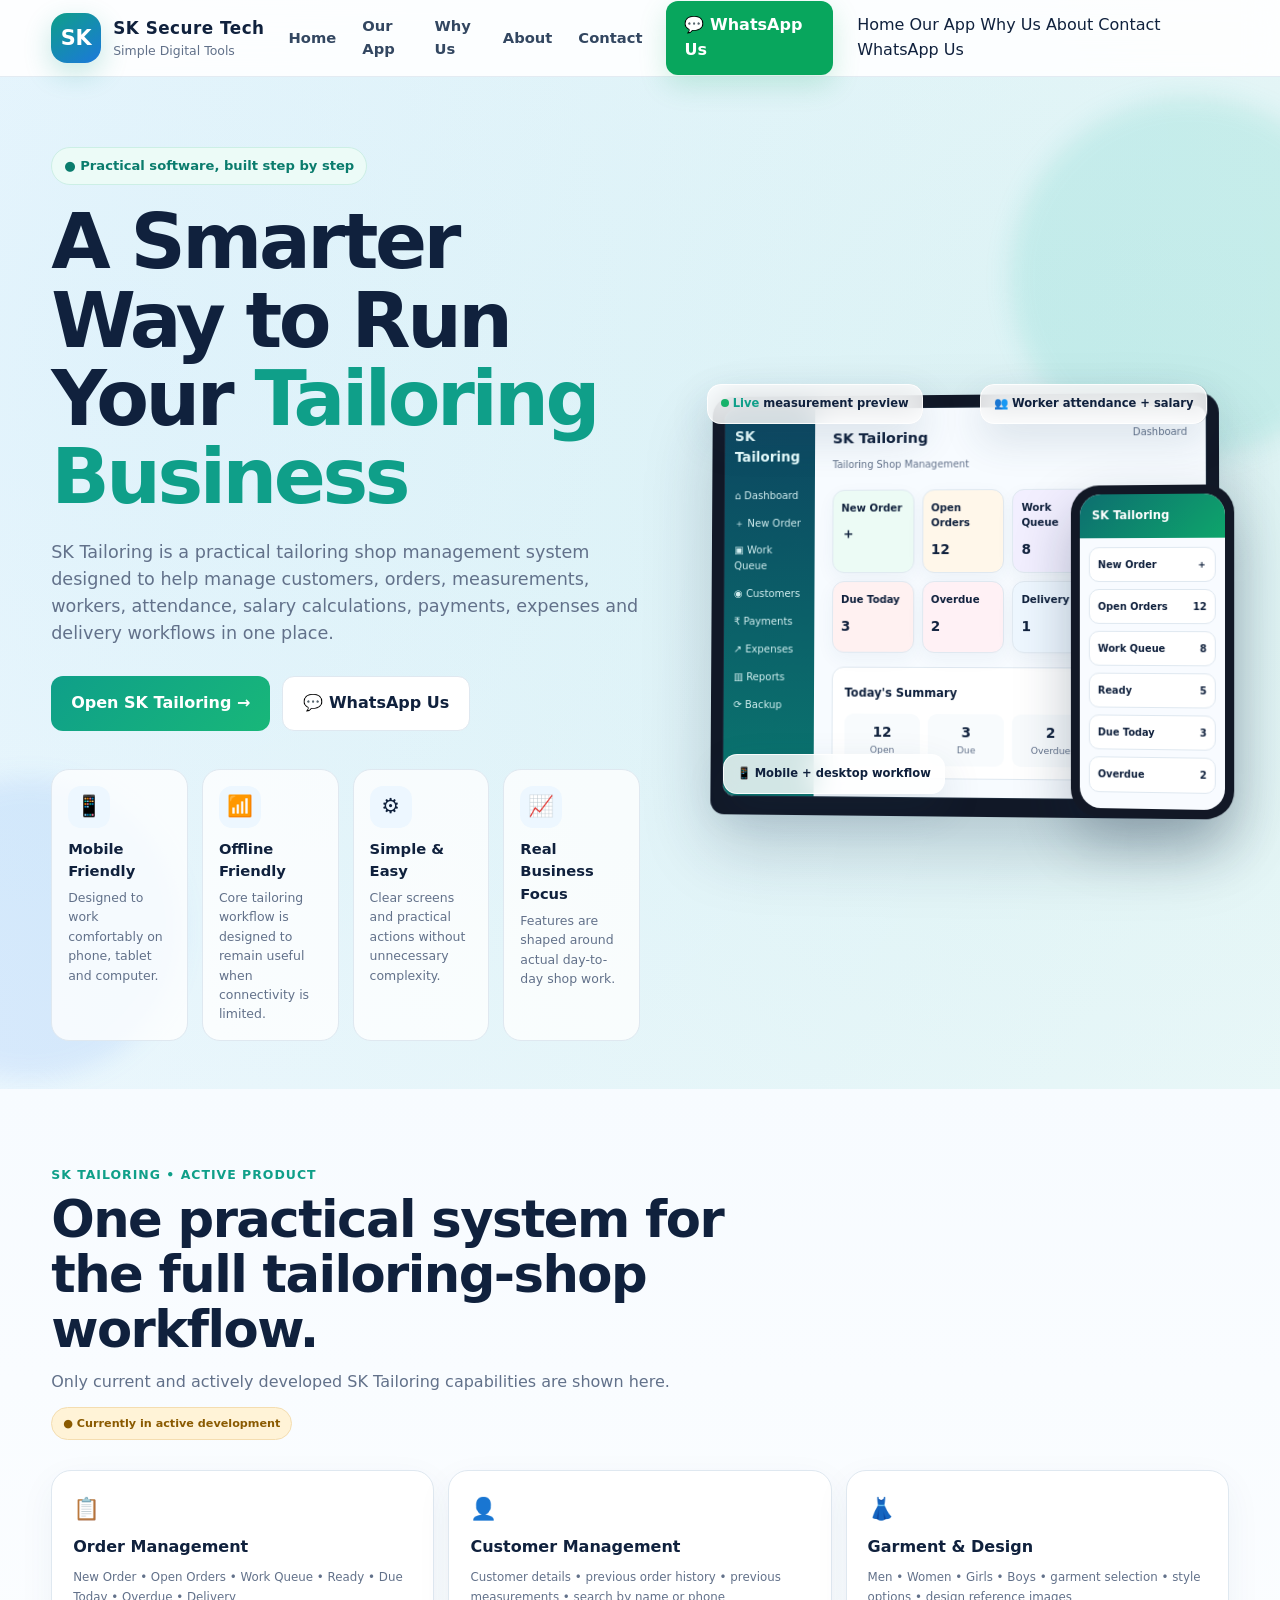
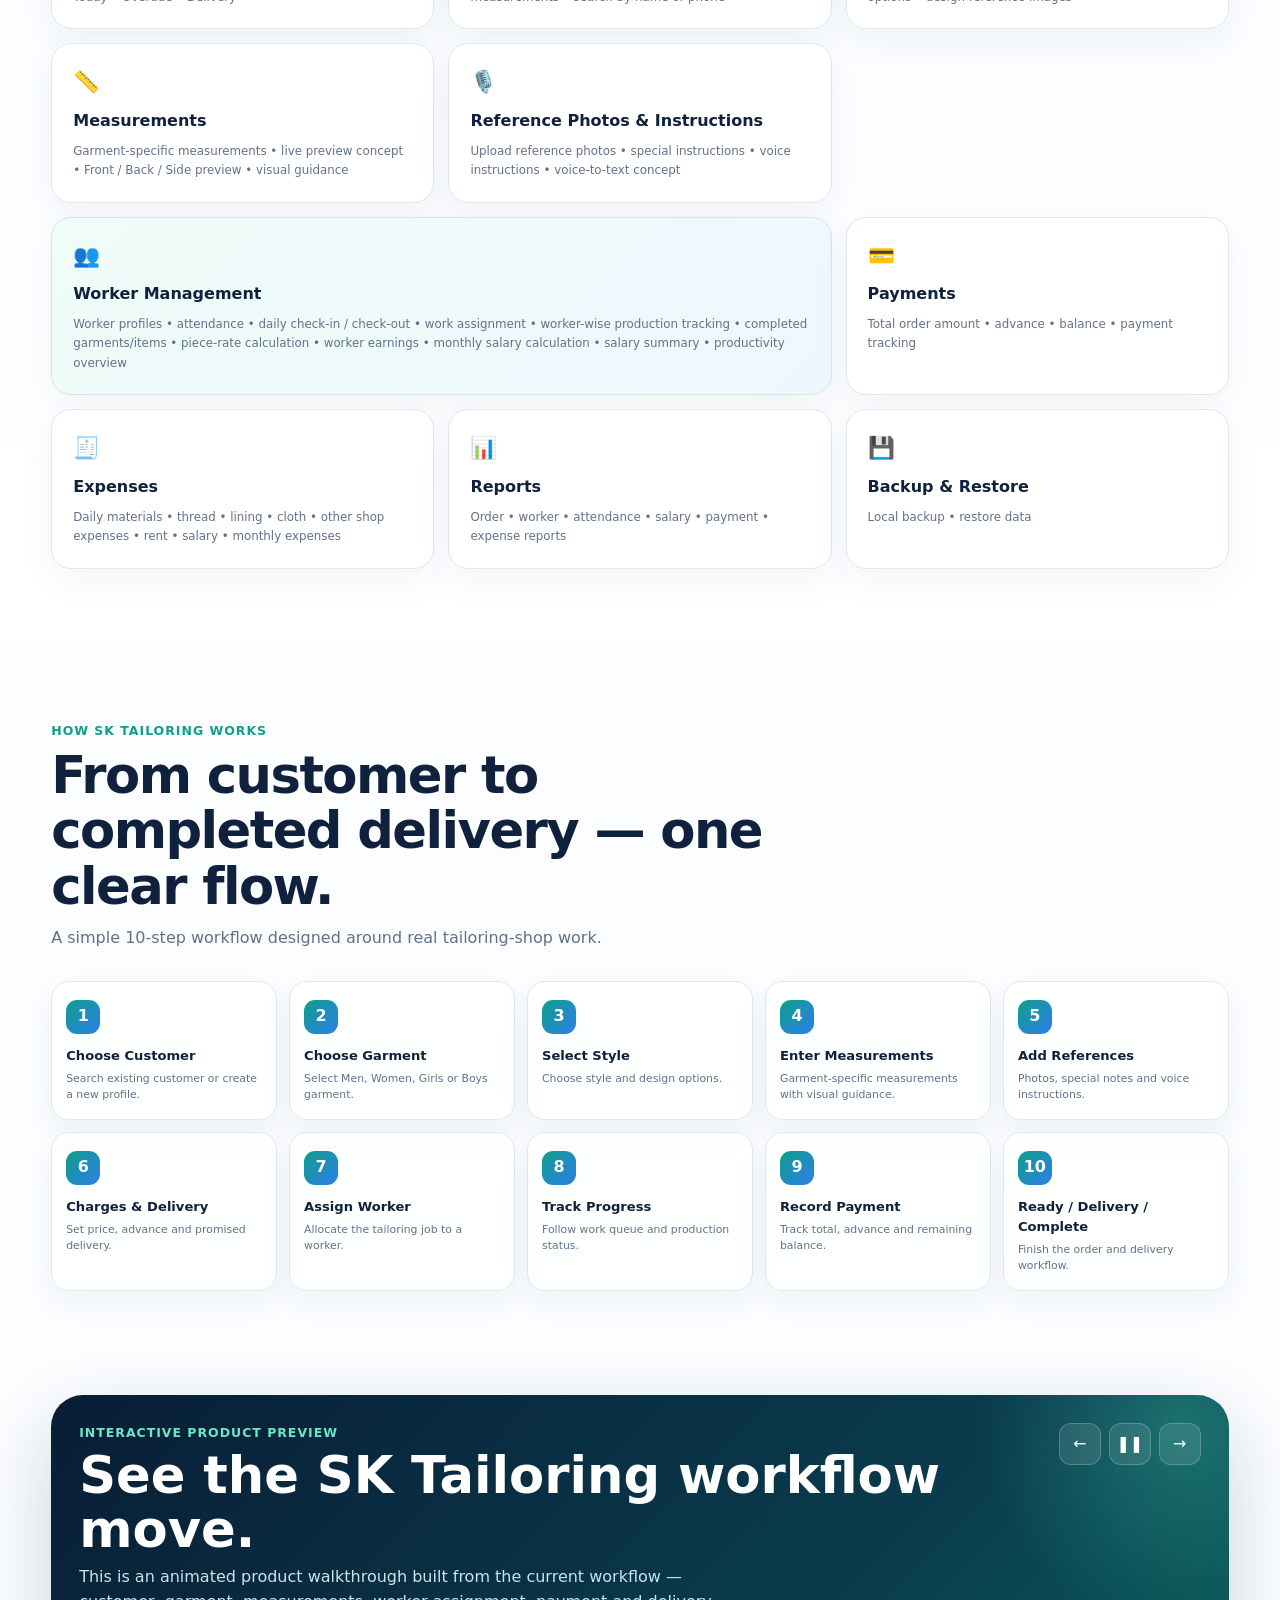
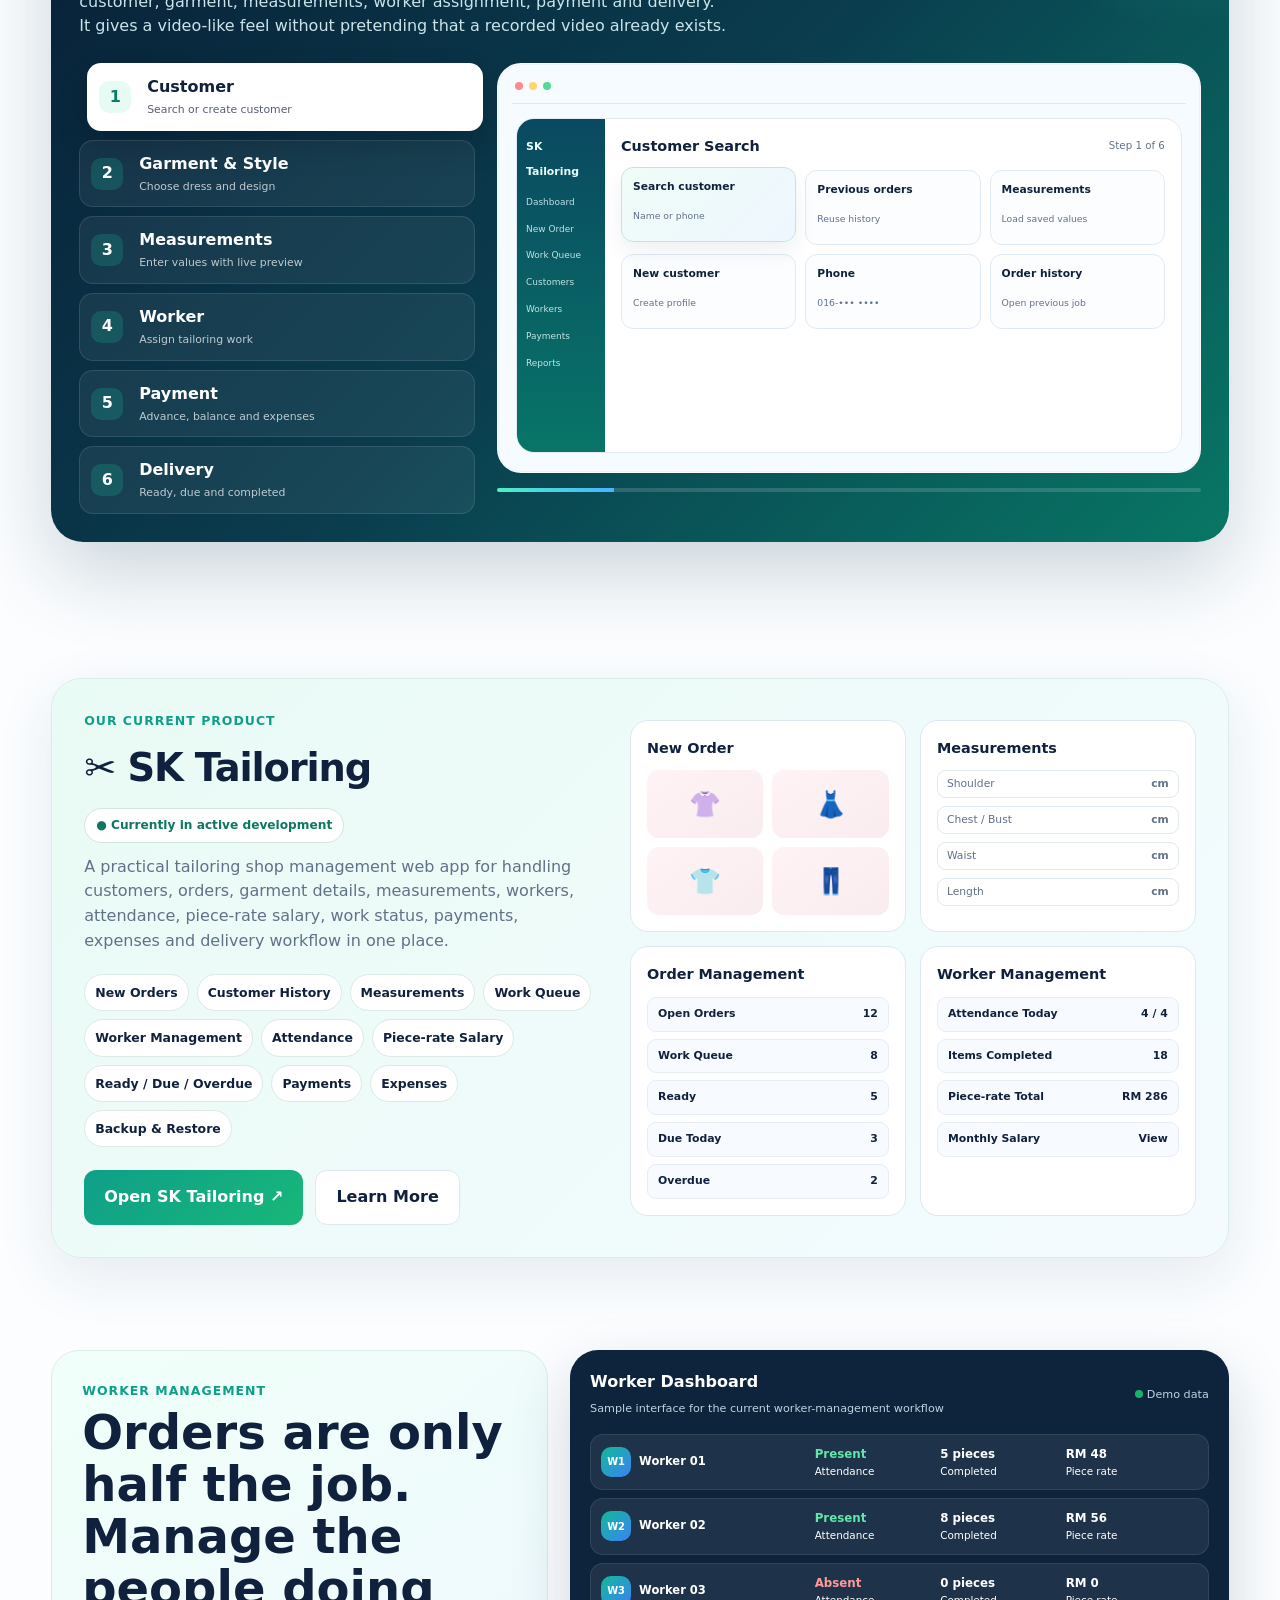
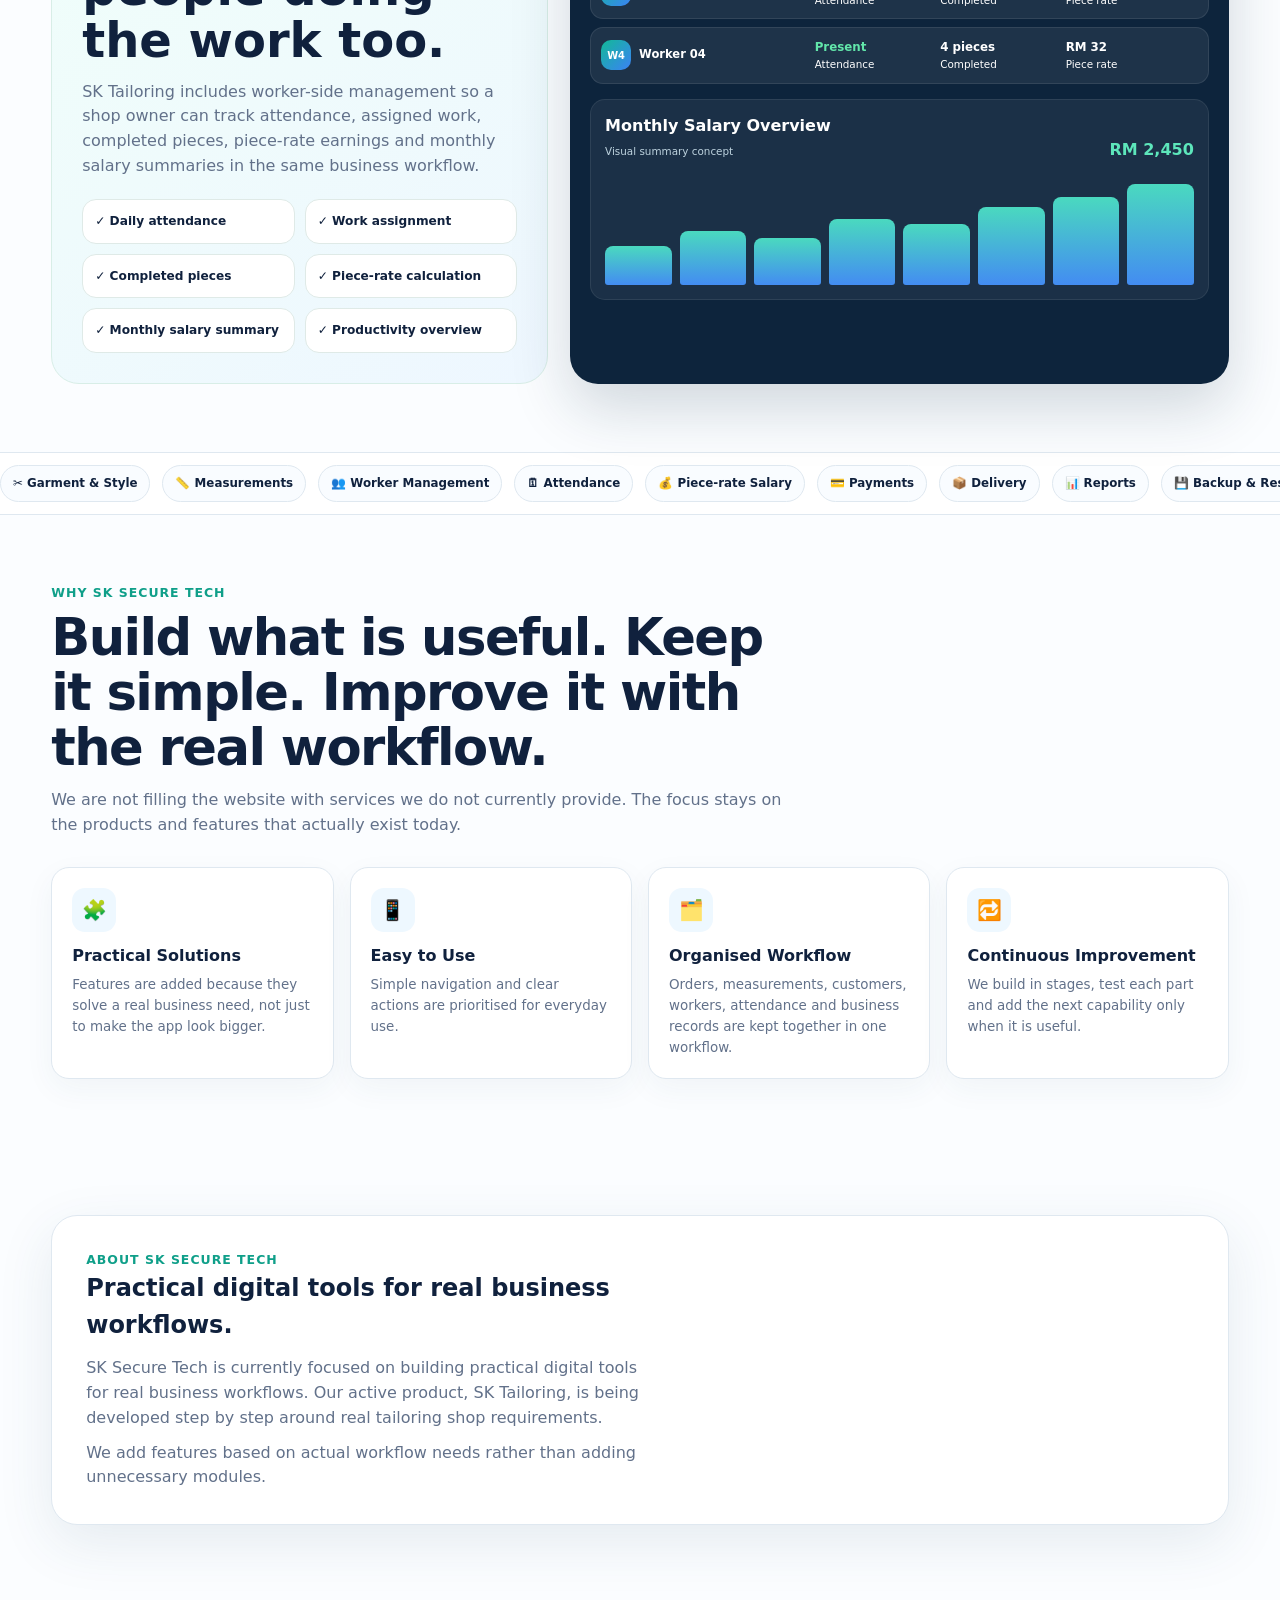
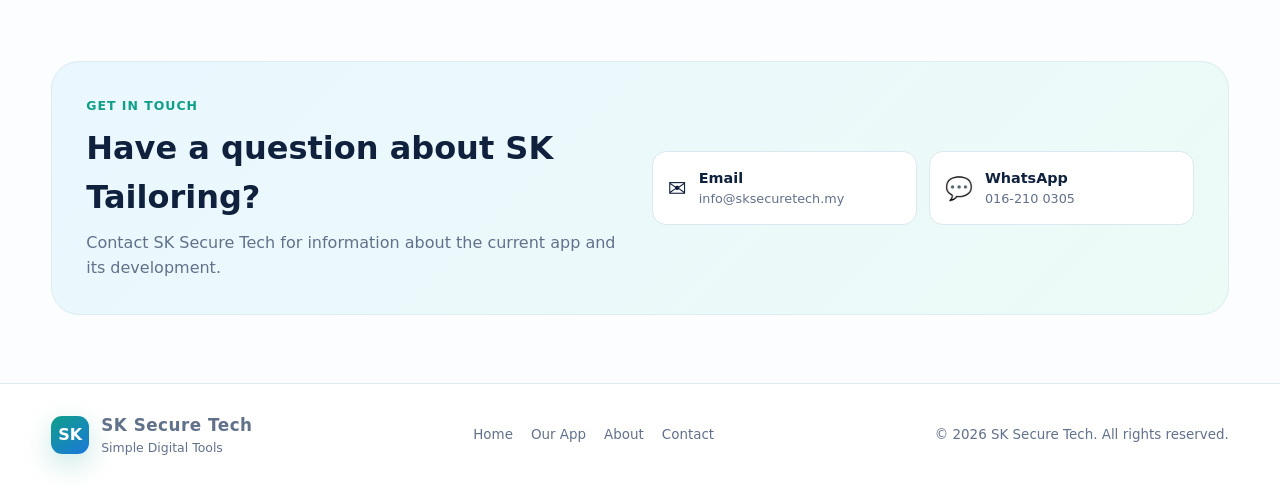
==== commit 8456522f: "Apply new SK Secure Tech website master plan" ====
--- a/index.html
+++ b/index.html
@@ -395,6 +395,22 @@
       .worker-row{grid-template-columns:1.4fr .8fr}.worker-row .worker-cell:nth-child(3),.worker-row .worker-cell:nth-child(4){display:none}
     }
 
+  
+    .master-flow{padding:76px 0}.flow10{display:grid;grid-template-columns:repeat(5,1fr);gap:12px;margin-top:24px}
+    .flow10-card{position:relative;padding:18px 14px 16px;border:1px solid var(--line);border-radius:18px;background:rgba(255,255,255,.86);box-shadow:0 12px 34px rgba(35,74,105,.06);transition:.25s}
+    .flow10-card:hover{transform:translateY(-5px);border-color:#9ddfd2;box-shadow:0 18px 40px rgba(35,74,105,.10)}
+    .flow10-card b{display:grid;place-items:center;width:34px;height:34px;border-radius:11px;background:linear-gradient(135deg,#0f9f89,#2d7eea);color:#fff;margin-bottom:12px}
+    .flow10-card strong{font-size:.82rem;display:block}.flow10-card span{font-size:.68rem;color:var(--muted);display:block;margin-top:5px;line-height:1.45}
+    .module-zone{padding:76px 0;background:linear-gradient(180deg,#f7fbff,#fff)}
+    .module-grid{display:grid;grid-template-columns:repeat(3,1fr);gap:14px;margin-top:26px}
+    .module-card{padding:21px;border:1px solid var(--line);border-radius:20px;background:#fff;box-shadow:0 12px 36px rgba(35,74,105,.055);transition:.25s}
+    .module-card:hover{transform:translateY(-4px);box-shadow:var(--shadow)}
+    .module-card .mi{font-size:1.35rem}.module-card h3{font-size:1rem;margin:10px 0 8px}.module-card p{font-size:.74rem;color:var(--muted);line-height:1.65}
+    .module-card.worker-feature{grid-column:span 2;background:linear-gradient(135deg,#effcf7,#eef7ff);border-color:#ccebe2}
+    .dev-status{display:inline-flex;align-items:center;gap:8px;padding:7px 11px;border-radius:999px;background:#fff3d7;color:#8a5a00;font-size:.7rem;font-weight:850;border:1px solid #f4ddb0;margin-top:12px}
+    @media(max-width:900px){.flow10{grid-template-columns:repeat(2,1fr)}.module-grid{grid-template-columns:1fr 1fr}.module-card.worker-feature{grid-column:span 2}}
+    @media(max-width:560px){.flow10,.module-grid{grid-template-columns:1fr}.module-card.worker-feature{grid-column:auto}.master-flow,.module-zone{padding:54px 0}}
+
   </style>
 </head>
 <body>
@@ -434,14 +450,12 @@
   <div class="container hero-grid">
     <div class="hero-copy">
       <div class="badge">● Practical software, built step by step</div>
-      <h1>Simple Digital Tools for <span class="accent">Real Business Workflows</span></h1>
-      <p>SK Secure Tech is focused on practical browser-based tools that make everyday business work easier. We build only what is useful, keep the interface simple and improve each product as the real workflow grows.</p>
+      <h1>A Smarter Way to Run Your <span class="accent">Tailoring Business</span></h1>
+      <p>SK Tailoring is a practical tailoring shop management system designed to help manage customers, orders, measurements, workers, attendance, salary calculations, payments, expenses and delivery workflows in one place.</p>
       <div class="hero-actions">
-        <a class="primary-btn" href="#our-app">Explore SK Tailoring →</a>
-        <button class="demo-btn" id="openLiveDemo"><span class="play-orb">▶</span> Open Live App Demo</button>
-        <a class="secondary-btn" href="#contact">Contact Us</a>
-      </div>
-
+        <a class="primary-btn" href="https://tailoring.sksecuretech.my" target="_blank" rel="noopener">Open SK Tailoring →</a>
+        <a class="secondary-btn" href="https://wa.me/60162100305" target="_blank" rel="noopener">💬 WhatsApp Us</a>
+      </div>
       <div class="trust-row">
         <div class="trust-card">
           <div class="trust-icon">📱</div>
@@ -529,6 +543,52 @@
 </section>
 
 
+
+<section class="module-zone reveal" id="modules">
+  <div class="container">
+    <div class="section-head">
+      <div class="eyebrow">SK Tailoring • Active Product</div>
+      <h2>One practical system for the full tailoring-shop workflow.</h2>
+      <p>Only current and actively developed SK Tailoring capabilities are shown here.</p>
+      <span class="dev-status">● Currently in active development</span>
+    </div>
+    <div class="module-grid">
+      <article class="module-card"><div class="mi">📋</div><h3>Order Management</h3><p>New Order • Open Orders • Work Queue • Ready • Due Today • Overdue • Delivery</p></article>
+      <article class="module-card"><div class="mi">👤</div><h3>Customer Management</h3><p>Customer details • previous order history • previous measurements • search by name or phone</p></article>
+      <article class="module-card"><div class="mi">👗</div><h3>Garment & Design</h3><p>Men • Women • Girls • Boys • garment selection • style options • design reference images</p></article>
+      <article class="module-card"><div class="mi">📏</div><h3>Measurements</h3><p>Garment-specific measurements • live preview concept • Front / Back / Side preview • visual guidance</p></article>
+      <article class="module-card"><div class="mi">🎙️</div><h3>Reference Photos & Instructions</h3><p>Upload reference photos • special instructions • voice instructions • voice-to-text concept</p></article>
+      <article class="module-card worker-feature"><div class="mi">👥</div><h3>Worker Management</h3><p>Worker profiles • attendance • daily check-in / check-out • work assignment • worker-wise production tracking • completed garments/items • piece-rate calculation • worker earnings • monthly salary calculation • salary summary • productivity overview</p></article>
+      <article class="module-card"><div class="mi">💳</div><h3>Payments</h3><p>Total order amount • advance • balance • payment tracking</p></article>
+      <article class="module-card"><div class="mi">🧾</div><h3>Expenses</h3><p>Daily materials • thread • lining • cloth • other shop expenses • rent • salary • monthly expenses</p></article>
+      <article class="module-card"><div class="mi">📊</div><h3>Reports</h3><p>Order • worker • attendance • salary • payment • expense reports</p></article>
+      <article class="module-card"><div class="mi">💾</div><h3>Backup & Restore</h3><p>Local backup • restore data</p></article>
+    </div>
+  </div>
+</section>
+
+<section class="master-flow reveal" id="how-it-works">
+  <div class="container">
+    <div class="section-head">
+      <div class="eyebrow">How SK Tailoring Works</div>
+      <h2>From customer to completed delivery — one clear flow.</h2>
+      <p>A simple 10-step workflow designed around real tailoring-shop work.</p>
+    </div>
+    <div class="flow10">
+      <div class="flow10-card"><b>1</b><strong>Choose Customer</strong><span>Search existing customer or create a new profile.</span></div>
+      <div class="flow10-card"><b>2</b><strong>Choose Garment</strong><span>Select Men, Women, Girls or Boys garment.</span></div>
+      <div class="flow10-card"><b>3</b><strong>Select Style</strong><span>Choose style and design options.</span></div>
+      <div class="flow10-card"><b>4</b><strong>Enter Measurements</strong><span>Garment-specific measurements with visual guidance.</span></div>
+      <div class="flow10-card"><b>5</b><strong>Add References</strong><span>Photos, special notes and voice instructions.</span></div>
+      <div class="flow10-card"><b>6</b><strong>Charges & Delivery</strong><span>Set price, advance and promised delivery.</span></div>
+      <div class="flow10-card"><b>7</b><strong>Assign Worker</strong><span>Allocate the tailoring job to a worker.</span></div>
+      <div class="flow10-card"><b>8</b><strong>Track Progress</strong><span>Follow work queue and production status.</span></div>
+      <div class="flow10-card"><b>9</b><strong>Record Payment</strong><span>Track total, advance and remaining balance.</span></div>
+      <div class="flow10-card"><b>10</b><strong>Ready / Delivery / Complete</strong><span>Finish the order and delivery workflow.</span></div>
+    </div>
+  </div>
+</section>
+
 <section class="demo-section reveal" id="app-flow">
   <div class="container">
     <div class="demo-shell">
@@ -753,16 +813,9 @@
     <div class="about-box">
       <div>
         <div class="eyebrow">About SK Secure Tech</div>
-        <div class="section-head" style="margin-bottom:0">
-          <h2>Focused on practical business web apps.</h2>
-        </div>
-        <p>SK Secure Tech is currently focused on developing simple digital tools for business workflows. Our active product is SK Tailoring, a tailoring shop management web app that is being developed step by step around real shop requirements — including customer orders, measurements, worker attendance, worker-wise production, piece-rate calculations and monthly salary summaries.</p>
-        <p>As new products or genuine services are developed in the future, they can be added here. Until then, this website will show only what is actually available.</p>
-      </div>
-      <div class="principles">
-        <div class="principle"><b>01</b><div><strong>Start with the real problem</strong><br><span style="color:var(--muted);font-size:.84rem">Understand the day-to-day workflow before adding features.</span></div></div>
-        <div class="principle"><b>02</b><div><strong>Build one clear stage at a time</strong><br><span style="color:var(--muted);font-size:.84rem">Keep development controlled instead of adding unnecessary modules.</span></div></div>
-        <div class="principle"><b>03</b><div><strong>Test on the devices people use</strong><br><span style="color:var(--muted);font-size:.84rem">Prioritise practical use on phone, tablet and desktop.</span></div></div>
+        <h2>Practical digital tools for real business workflows.</h2>
+        <p>SK Secure Tech is currently focused on building practical digital tools for real business workflows. Our active product, SK Tailoring, is being developed step by step around real tailoring shop requirements.</p>
+        <p style="margin-top:10px">We add features based on actual workflow needs rather than adding unnecessary modules.</p>
       </div>
     </div>
   </div>
@@ -890,7 +943,7 @@
   const liveModal=document.getElementById('liveModal');
   const liveFrame=document.getElementById('liveFrame');
   function openLive(){
-    if(!liveFrame.src) liveFrame.src='https://sk-tailoring-v20.vercel.app/';
+    if(!liveFrame.src) liveFrame.src='https://tailoring.sksecuretech.my';
     liveModal.classList.add('open');
     liveModal.setAttribute('aria-hidden','false');
     document.body.style.overflow='hidden';
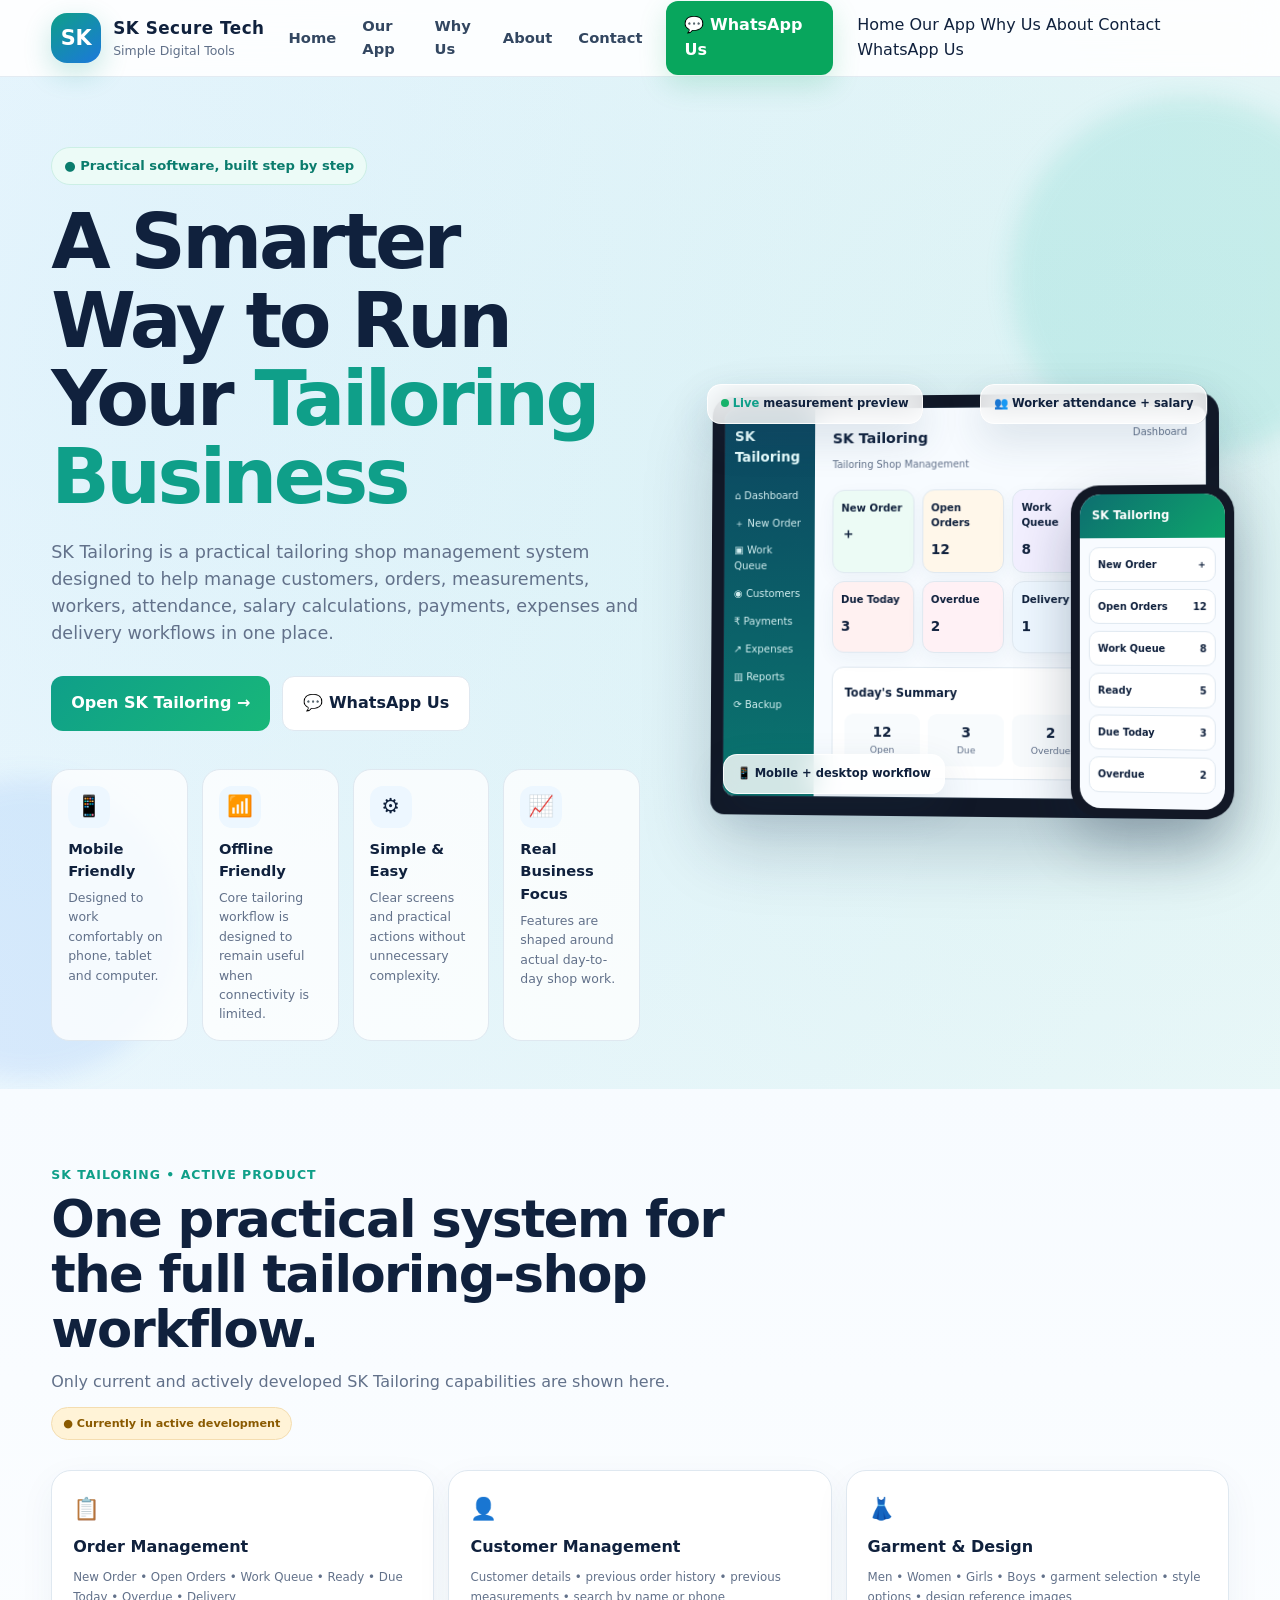
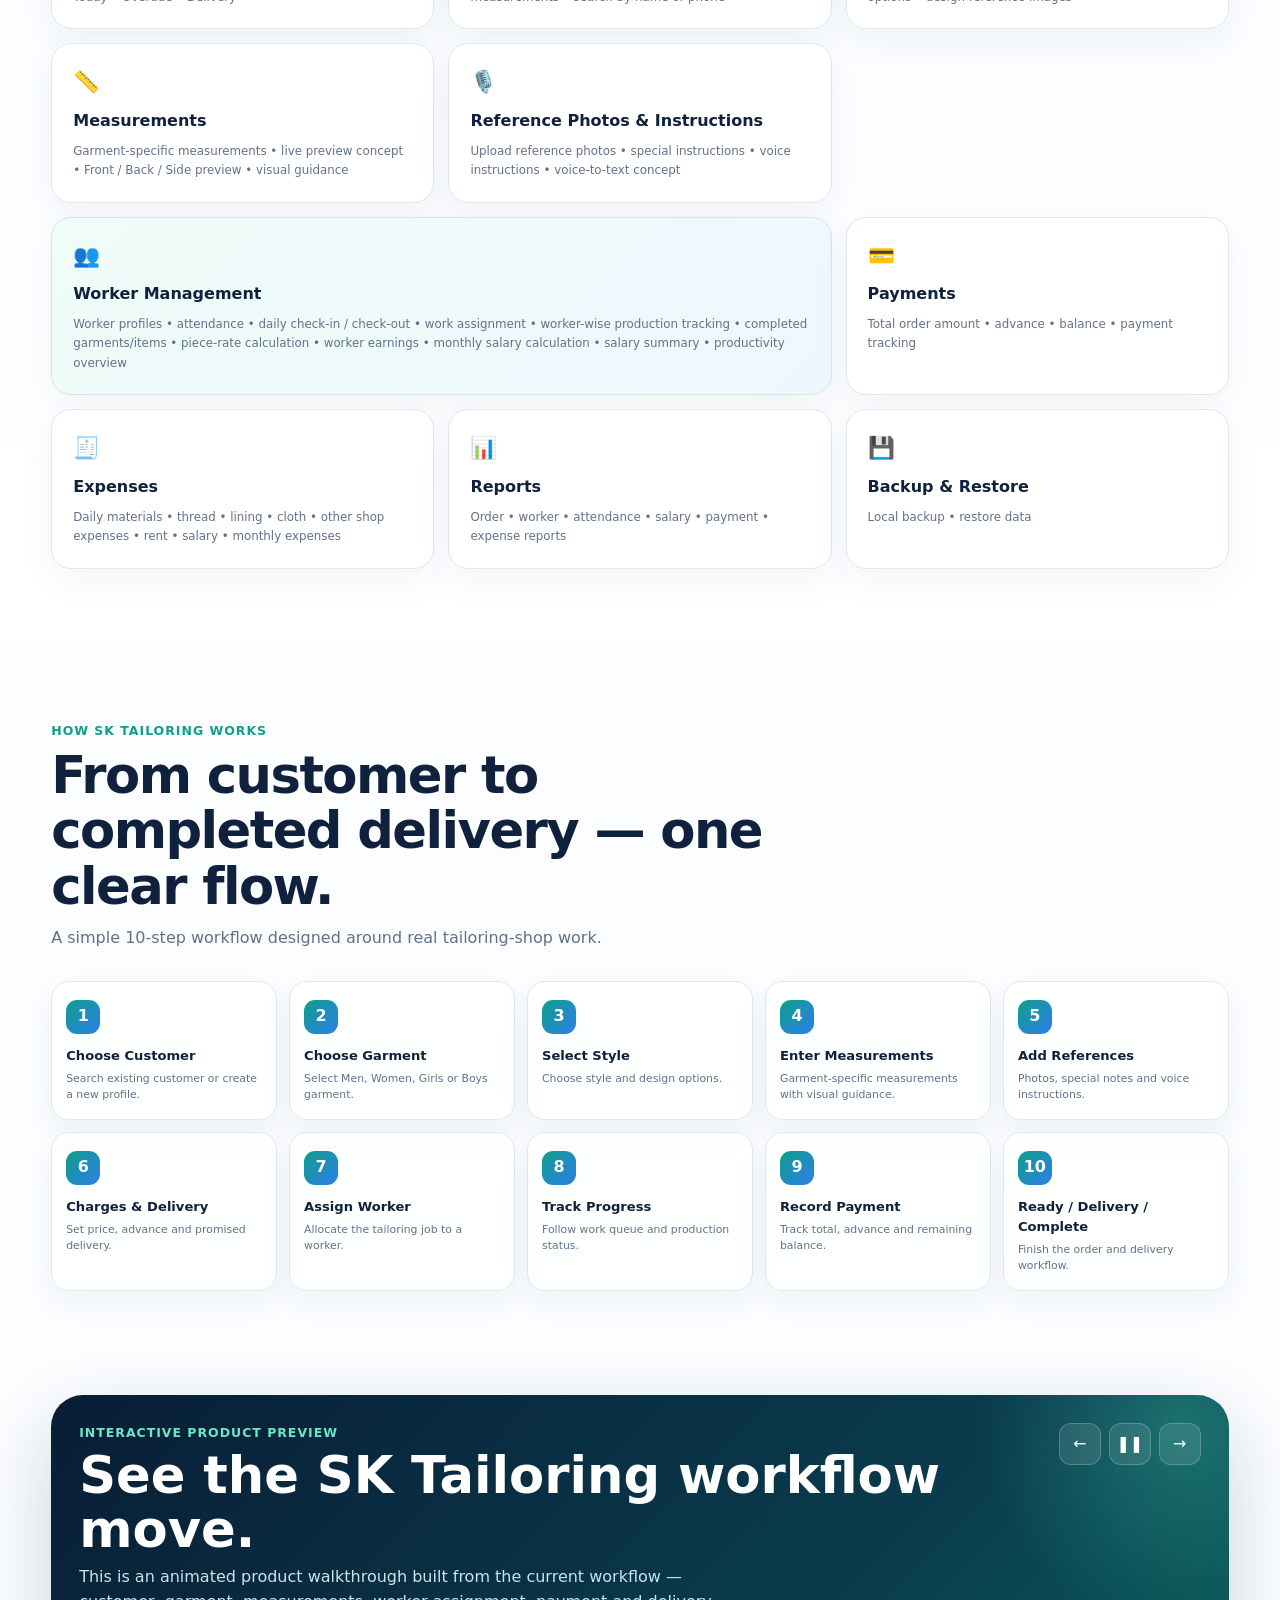
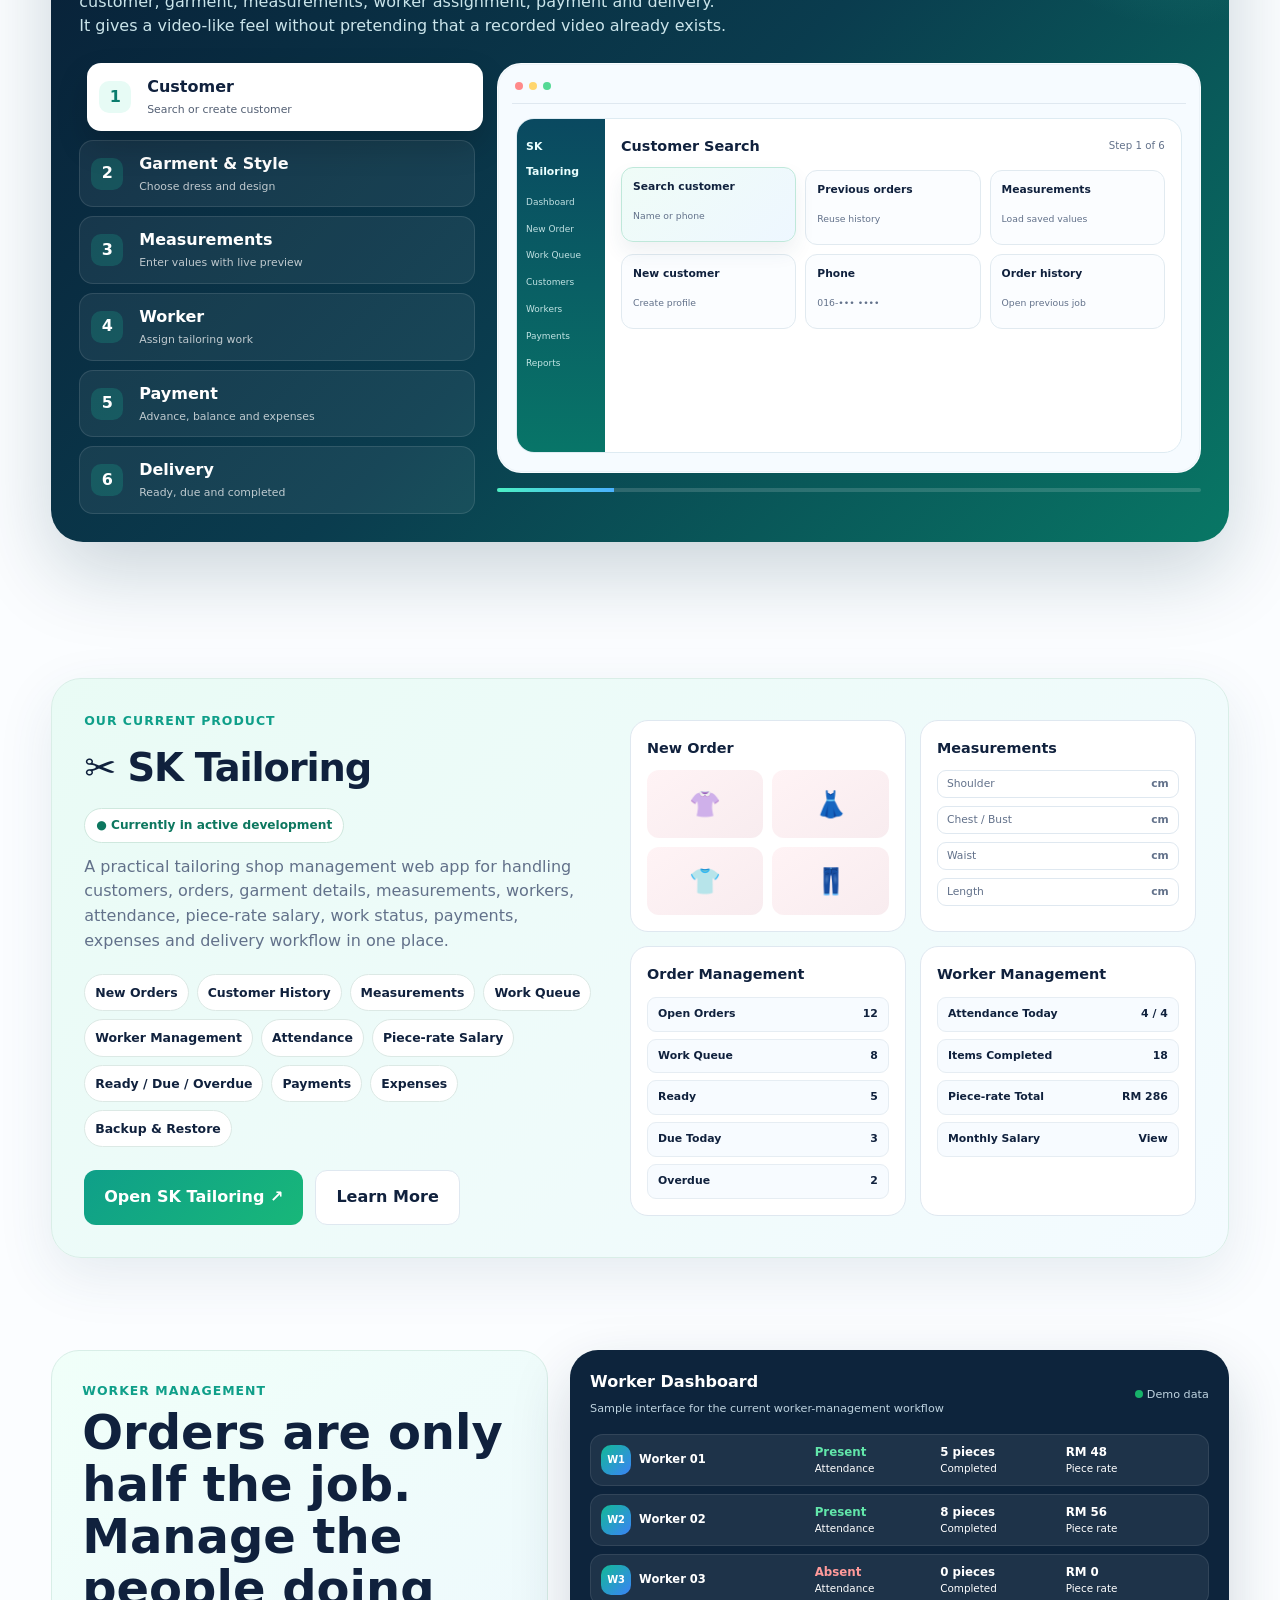
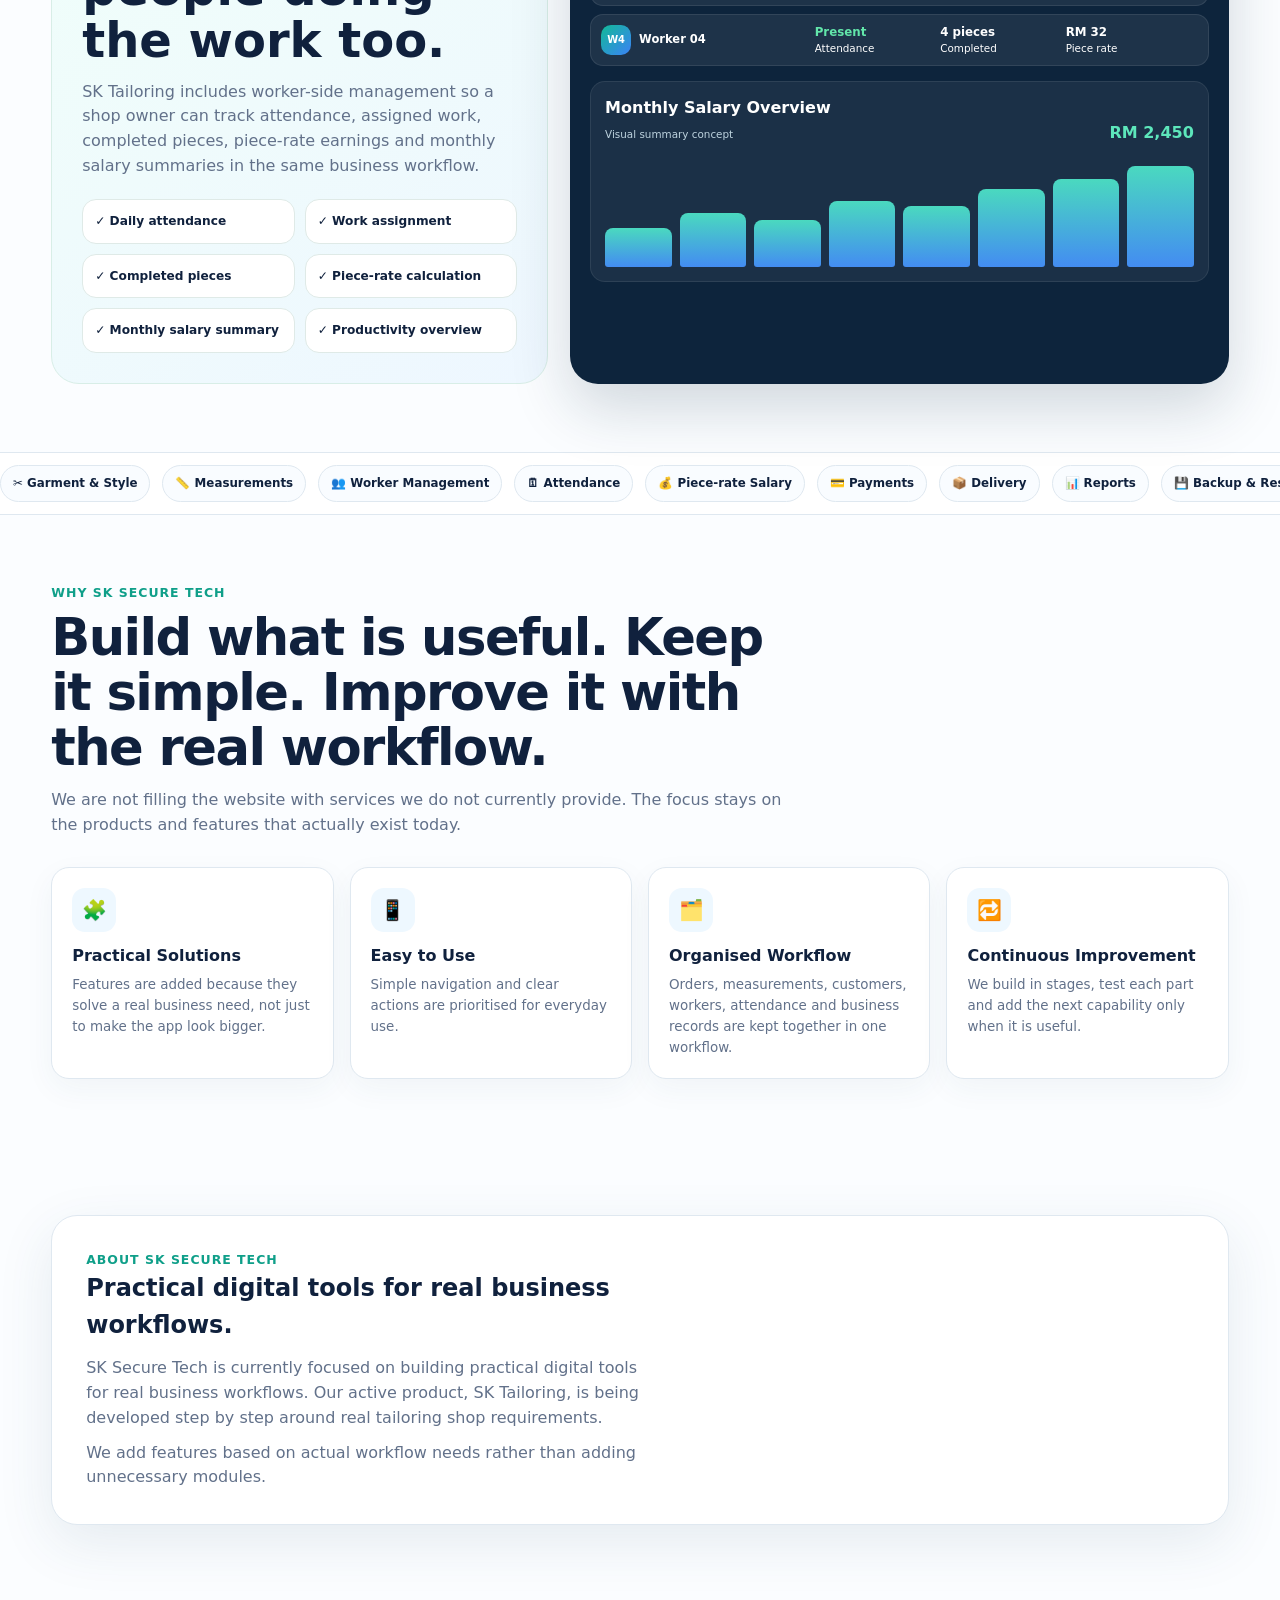
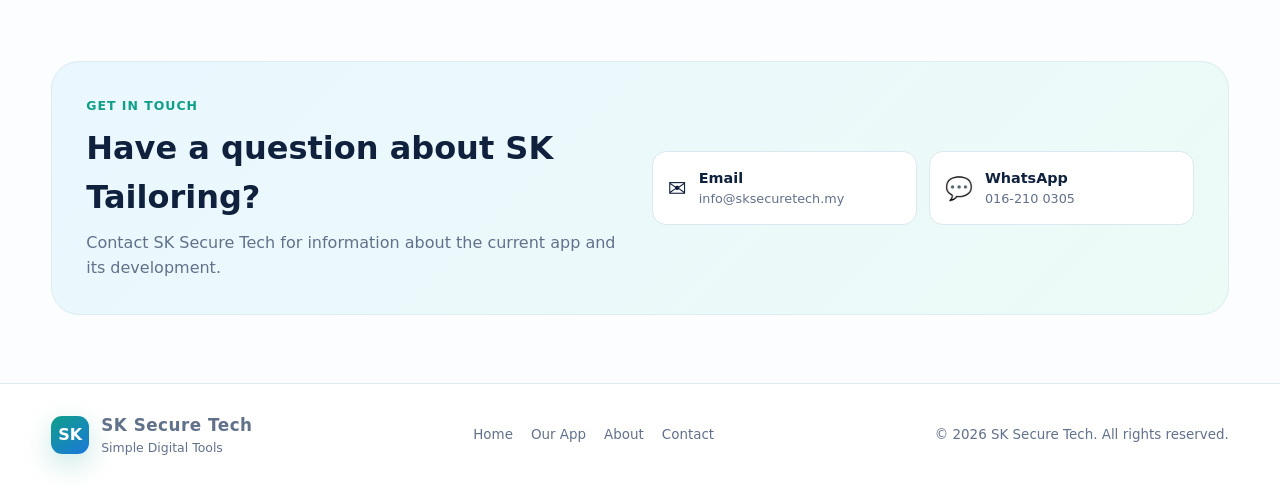
==== commit 462852d4: "Fix mobile worker dashboard, workflow cards and interactive preview layout" ====
--- a/index.html
+++ b/index.html
@@ -410,6 +410,59 @@
     .dev-status{display:inline-flex;align-items:center;gap:8px;padding:7px 11px;border-radius:999px;background:#fff3d7;color:#8a5a00;font-size:.7rem;font-weight:850;border:1px solid #f4ddb0;margin-top:12px}
     @media(max-width:900px){.flow10{grid-template-columns:repeat(2,1fr)}.module-grid{grid-template-columns:1fr 1fr}.module-card.worker-feature{grid-column:span 2}}
     @media(max-width:560px){.flow10,.module-grid{grid-template-columns:1fr}.module-card.worker-feature{grid-column:auto}.master-flow,.module-zone{padding:54px 0}}
+
+  
+    /* Phase 2: mobile and tablet readability corrections */
+    .flow10-card,.module-card,.worker-copy,.worker-board,.demo-screen,.demo-main{min-width:0}
+    .flow10-card strong,.flow10-card span,.module-card h3,.module-card p,.worker-point{overflow-wrap:anywhere}
+    .worker-row{min-width:0}
+    .worker-cell{min-width:0;overflow-wrap:anywhere;line-height:1.35}
+    .worker-cell b{overflow-wrap:anywhere}
+    @media(max-width:900px){
+      .flow10{grid-template-columns:repeat(2,minmax(0,1fr))}
+      .module-grid{grid-template-columns:repeat(2,minmax(0,1fr))}
+      .worker-shell{grid-template-columns:minmax(0,1fr)}
+      .worker-row{grid-template-columns:minmax(110px,1.4fr) repeat(3,minmax(0,1fr))}
+      .worker-row .worker-cell:nth-child(3),.worker-row .worker-cell:nth-child(4){display:block}
+    }
+    @media(max-width:600px){
+      .flow10{grid-template-columns:repeat(2,minmax(0,1fr));gap:10px}
+      .flow10-card{padding:14px 12px}
+      .flow10-card strong{font-size:.84rem;line-height:1.35}
+      .flow10-card span{font-size:.73rem;line-height:1.5}
+      .module-grid{grid-template-columns:minmax(0,1fr);gap:12px}
+      .module-card.worker-feature{grid-column:auto}
+      .worker-copy{padding:20px}
+      .worker-copy h2{font-size:clamp(1.65rem,7vw,2.2rem)}
+      .worker-points{grid-template-columns:repeat(2,minmax(0,1fr));gap:8px}
+      .worker-point{padding:10px;font-size:.75rem}
+      .worker-board{padding:14px}
+      .worker-head{align-items:flex-start;flex-wrap:wrap}
+      .worker-row{grid-template-columns:repeat(2,minmax(0,1fr));gap:10px;padding:12px}
+      .worker-name{grid-column:1/-1;font-size:.78rem}
+      .worker-row .worker-cell:nth-child(3),.worker-row .worker-cell:nth-child(4){display:block}
+      .worker-cell{font-size:.7rem}
+      .worker-cell b{font-size:.85rem}
+      .demo-layout{grid-template-columns:minmax(0,1fr)}
+      .demo-screen{min-height:0;padding:12px}
+      .demo-content{grid-template-columns:minmax(0,1fr);min-height:0}
+      .demo-side{display:flex;flex-wrap:wrap;align-items:center;gap:7px;padding:10px}
+      .demo-side span{display:inline-block;margin:0;font-size:.6rem}
+      .demo-main{padding:10px}
+      .demo-grid{grid-template-columns:repeat(2,minmax(0,1fr))}
+      .demo-card{min-width:0;padding:8px}
+      .demo-title{flex-wrap:wrap}
+      .demo-measure{grid-template-columns:minmax(0,1fr)}
+    }
+    @media(max-width:350px){
+      .flow10,.worker-points{grid-template-columns:minmax(0,1fr)}
+      .worker-row{grid-template-columns:minmax(0,1fr)}
+      .worker-name{grid-column:auto}
+    }
+    @media(prefers-reduced-motion:reduce){
+      .feature-track,.bars i{animation:none}
+      .reveal{opacity:1;transform:none;transition:none}
+    }
 
   </style>
 </head>
